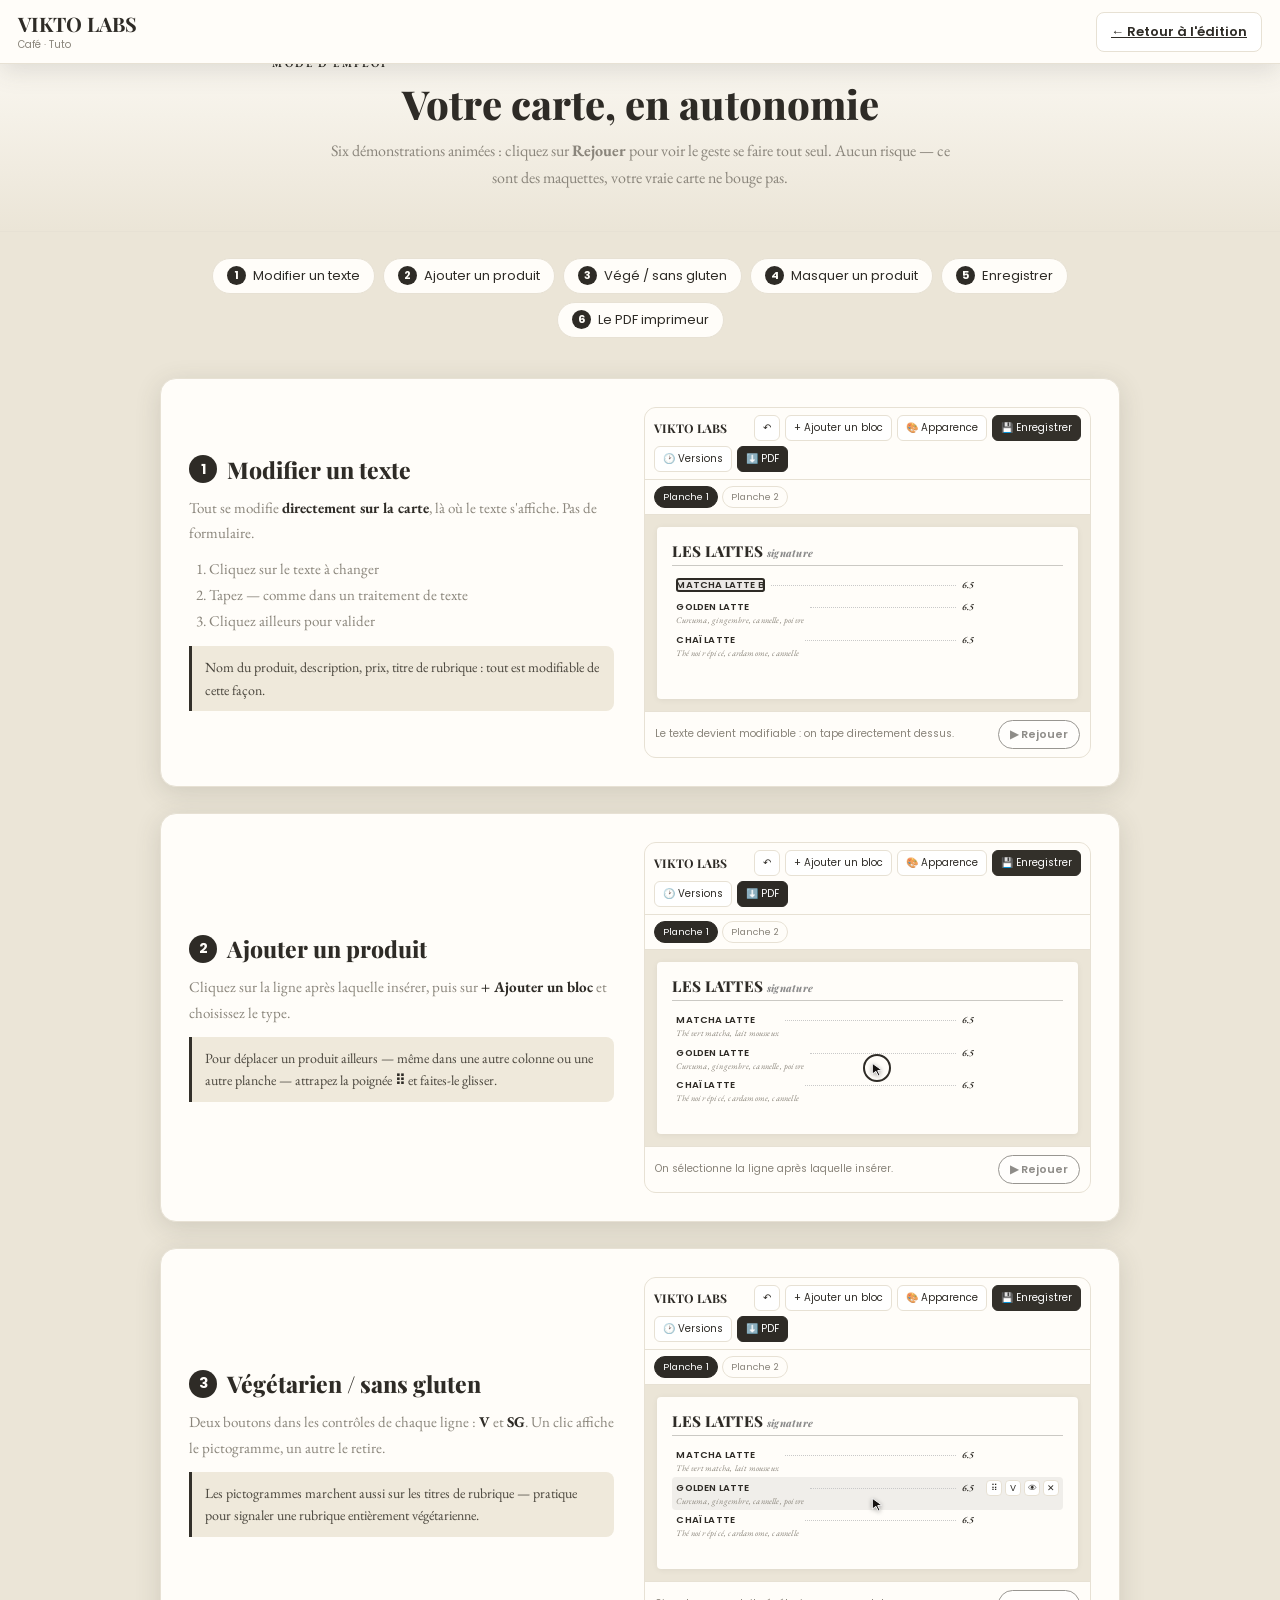
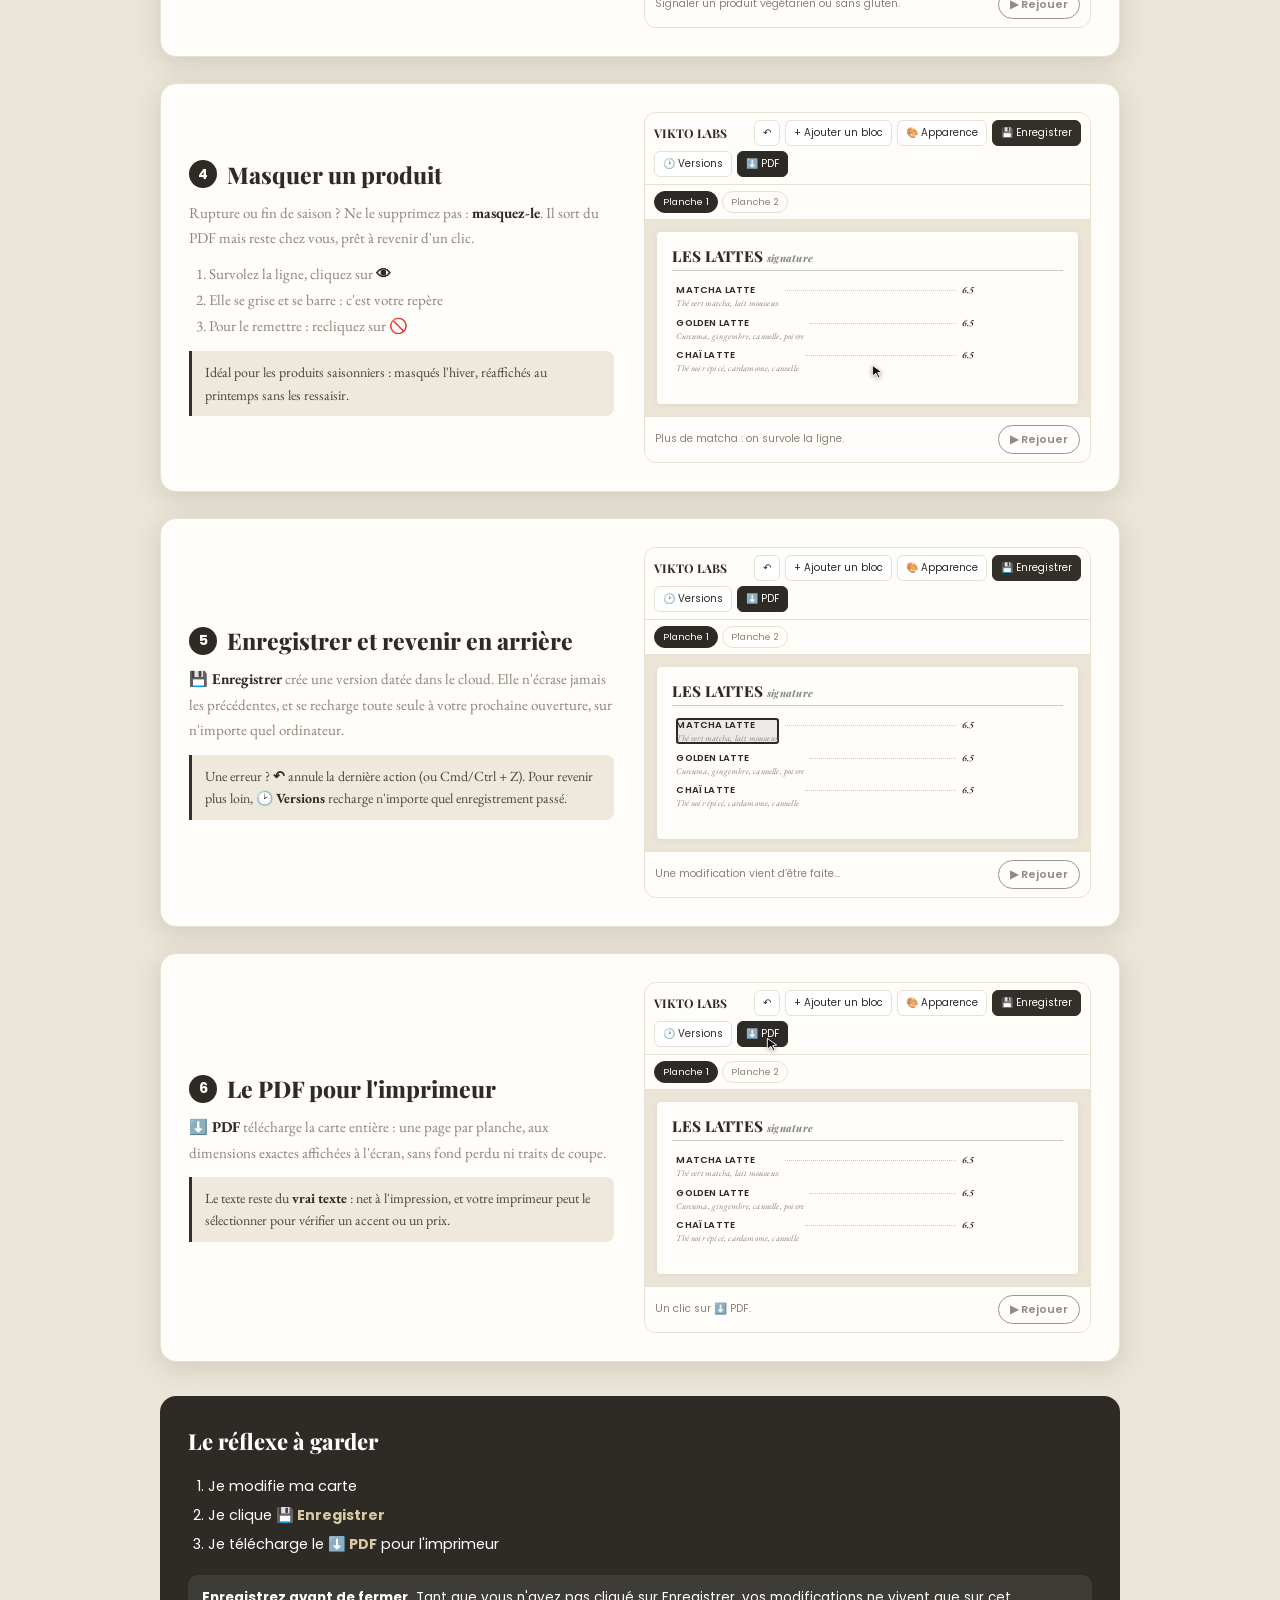
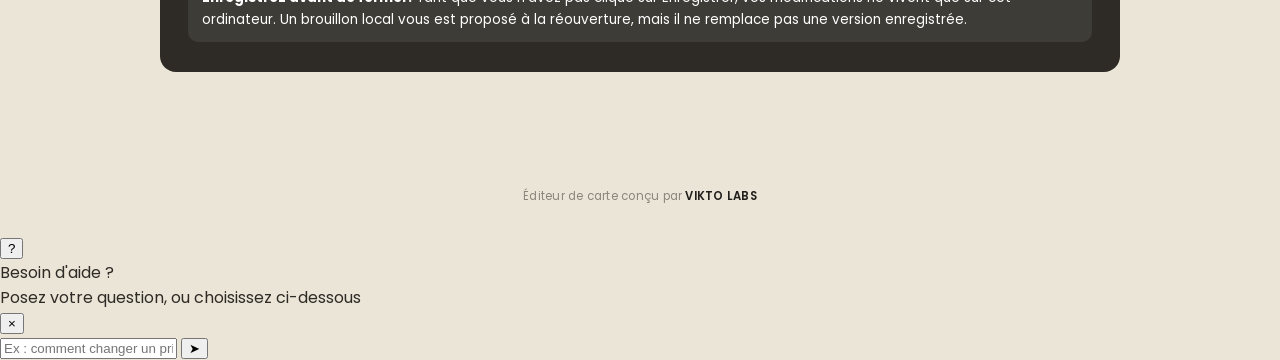
==== tuto.html @ 213d3dc3 "Tuto : le picto vege ne passe plus a la ligne Il etait ajoute a la fin du nom, donc apres la descrip" ====
<!doctype html>
<html lang="fr">
<head>
<meta charset="utf-8">
<meta name="viewport" content="width=device-width, initial-scale=1">
<title>VIKTO LABS CAFÉ — Tuto</title>
<link rel="preconnect" href="https://fonts.googleapis.com">
<link href="https://fonts.googleapis.com/css2?family=Playfair+Display:ital,wght@0,700;0,800;1,600&family=EB+Garamond:ital,wght@0,400;0,500;1,400&family=Poppins:wght@400;500;600;700&display=swap" rel="stylesheet">
<link rel="stylesheet" href="styles.css?v=26">
<link rel="stylesheet" href="tuto.css?v=26">
</head>
<body class="tuto-page">

<div id="toolbar">
  <div class="brand">VIKTO LABS <small>Café · Tuto</small></div>
  <a class="tbtn secondary" href="index.html">← Retour à l'édition</a>
</div>

<header class="tuto-hero">
  <p class="kicker">Mode d'emploi</p>
  <h1>Votre carte, en autonomie</h1>
  <p>Six démonstrations animées : cliquez sur <b>Rejouer</b> pour voir le geste se faire tout seul.
     Aucun risque — ce sont des maquettes, votre vraie carte ne bouge pas.</p>
</header>

<nav class="tuto-toc">
  <a href="#c1"><span class="n">1</span> Modifier un texte</a>
  <a href="#c2"><span class="n">2</span> Ajouter un produit</a>
  <a href="#c3"><span class="n">3</span> Végé / sans gluten</a>
  <a href="#c4"><span class="n">4</span> Masquer un produit</a>
  <a href="#c5"><span class="n">5</span> Enregistrer</a>
  <a href="#c6"><span class="n">6</span> Le PDF imprimeur</a>
</nav>

<main class="tuto-wrap">

  <section class="chap" id="c1">
    <div class="chap-txt">
      <h2><span class="n">1</span> Modifier un texte</h2>
      <p>Tout se modifie <b>directement sur la carte</b>, là où le texte s'affiche. Pas de formulaire.</p>
      <ol>
        <li>Cliquez sur le texte à changer</li>
        <li>Tapez — comme dans un traitement de texte</li>
        <li>Cliquez ailleurs pour valider</li>
      </ol>
      <div class="chap-note">Nom du produit, description, prix, titre de rubrique : tout est modifiable de cette façon.</div>
    </div>
    <div class="demo" data-demo="edit"></div>
  </section>

  <section class="chap" id="c2">
    <div class="chap-txt">
      <h2><span class="n">2</span> Ajouter un produit</h2>
      <p>Cliquez sur la ligne après laquelle insérer, puis sur <b>+ Ajouter un bloc</b> et choisissez le type.</p>
      <div class="chap-note">Pour déplacer un produit ailleurs — même dans une autre colonne ou une autre planche —
        attrapez la poignée <b>⠿</b> et faites-le glisser.</div>
    </div>
    <div class="demo" data-demo="add"></div>
  </section>

  <section class="chap" id="c3">
    <div class="chap-txt">
      <h2><span class="n">3</span> Végétarien / sans gluten</h2>
      <p>Deux boutons dans les contrôles de chaque ligne : <b>V</b> et <b>SG</b>. Un clic affiche le pictogramme, un autre le retire.</p>
      <div class="chap-note">Les pictogrammes marchent aussi sur les titres de rubrique — pratique pour signaler
        une rubrique entièrement végétarienne.</div>
    </div>
    <div class="demo" data-demo="picto"></div>
  </section>

  <section class="chap" id="c4">
    <div class="chap-txt">
      <h2><span class="n">4</span> Masquer un produit</h2>
      <p>Rupture ou fin de saison ? Ne le supprimez pas : <b>masquez-le</b>. Il sort du PDF mais reste chez vous,
         prêt à revenir d'un clic.</p>
      <ol>
        <li>Survolez la ligne, cliquez sur <b>👁</b></li>
        <li>Elle se grise et se barre : c'est votre repère</li>
        <li>Pour le remettre : recliquez sur <b>🚫</b></li>
      </ol>
      <div class="chap-note">Idéal pour les produits saisonniers : masqués l'hiver, réaffichés au printemps sans les ressaisir.</div>
    </div>
    <div class="demo" data-demo="hide"></div>
  </section>

  <section class="chap" id="c5">
    <div class="chap-txt">
      <h2><span class="n">5</span> Enregistrer et revenir en arrière</h2>
      <p><b>💾 Enregistrer</b> crée une version datée dans le cloud. Elle n'écrase jamais les précédentes,
         et se recharge toute seule à votre prochaine ouverture, sur n'importe quel ordinateur.</p>
      <div class="chap-note">Une erreur ? <b>↶</b> annule la dernière action (ou Cmd/Ctrl + Z).
        Pour revenir plus loin, <b>🕑 Versions</b> recharge n'importe quel enregistrement passé.</div>
    </div>
    <div class="demo" data-demo="save"></div>
  </section>

  <section class="chap" id="c6">
    <div class="chap-txt">
      <h2><span class="n">6</span> Le PDF pour l'imprimeur</h2>
      <p><b>⬇️ PDF</b> télécharge la carte entière : une page par planche, aux dimensions exactes
         affichées à l'écran, sans fond perdu ni traits de coupe.</p>
      <div class="chap-note">Le texte reste du <b>vrai texte</b> : net à l'impression, et votre imprimeur peut le
        sélectionner pour vérifier un accent ou un prix.</div>
    </div>
    <div class="demo" data-demo="pdf"></div>
  </section>

  <section class="recap">
    <h2>Le réflexe à garder</h2>
    <ol>
      <li>Je modifie ma carte</li>
      <li>Je clique <b>💾 Enregistrer</b></li>
      <li>Je télécharge le <b>⬇️ PDF</b> pour l'imprimeur</li>
    </ol>
    <div class="rappel">
      <b>Enregistrez avant de fermer.</b> Tant que vous n'avez pas cliqué sur Enregistrer, vos modifications
      ne vivent que sur cet ordinateur. Un brouillon local vous est proposé à la réouverture, mais il ne
      remplace pas une version enregistrée.
    </div>
  </section>

</main>

<footer class="vikto-credit">
  Éditeur de carte conçu par <a href="https://vikto-labs.fr" target="_blank" rel="noopener">VIKTO LABS</a>
</footer>

<script src="tuto.js?v=26"></script>
<script src="aide.js?v=26"></script>
</body>
</html>
---- styles.css ----
:root{
  --ink:#2e2b26;
  --teal:#33302a;         /* charbon (chrome + accents UI) */
  --teal-dark:#201e1a;
  --grey:#8a857b;
  --paper:#fffdf9;
  --line:#e7e1d4;
  --bg:#ebe5d7;
  --danger:#b5503f;
  --peach:#efe9db;
  --shadow:0 6px 26px rgba(70,66,58,.16);
  /* Planche paysage 3 volets — dimensions du dépliant imprimé (1 pt = 1 px, 1325 × 852 pt) */
  --sheet-w:1325px;
  --sheet-h:964px;        /* largeur 1325 = imprimé ; hauteur resserrée vers le format paysage de l'imprimé */
  --sheet-pad:30px;
  --volet-h:904px;        /* --sheet-h - 2*--sheet-pad ; volets ~410px comme l'imprimé */
  /* Apparence personnalisable (modale 🎨) */
  --font-title:'Playfair Display', serif;
  --font-body:'EB Garamond', serif;
  --font-name:'Poppins', sans-serif;   /* noms de plats (façon imprimé) */
  --title-color:#2e2b26;
  --accent:#2e2b26;
  --page-bg:#f5f1e8;
}

*{box-sizing:border-box;}
html,body{margin:0;padding:0;}
body{
  background:var(--bg);
  font-family:'Poppins',sans-serif;
  color:var(--ink);
  padding-top:74px;
  min-height:100vh;
  overflow-x:auto;
}

/* ---------- Toolbar ---------- */
#toolbar{
  position:fixed; top:0; left:0; right:0; height:64px;
  background:var(--paper); border-bottom:1px solid var(--line);
  display:flex; align-items:center; gap:10px;
  padding:0 18px; z-index:200; box-shadow:var(--shadow);
}
#toolbar .brand{
  font-family:'Playfair Display', serif; font-weight:700; font-size:20px;
  margin-right:auto; white-space:nowrap; color:var(--ink);
}
#toolbar .brand small{display:block; font-size:10px; font-weight:400; color:var(--grey); font-family:'Poppins',sans-serif;}
.tbtn{
  display:inline-flex; align-items:center; gap:6px;
  background:var(--ink); color:#fff; border:none; border-radius:8px;
  padding:9px 14px; font-size:13px; font-weight:600; cursor:pointer;
  font-family:'Poppins',sans-serif; white-space:nowrap;
  transition:transform .1s, opacity .15s;
}
.tbtn:hover{opacity:.85;}
.tbtn:active{transform:scale(.97);}
.tbtn.secondary{background:#fff; color:var(--ink); border:1px solid var(--line);}
.tbtn.teal{background:var(--teal);}
.tbtn.teal:hover{background:var(--teal-dark); opacity:1;}
.tbtn:disabled{opacity:.4; cursor:not-allowed;}
#syncStatus{font-size:12px; color:var(--grey); display:flex; align-items:center; gap:6px; max-width:220px;}
#syncStatus.ok{color:var(--teal-dark); font-weight:600;}
#syncStatus.warn{color:#b0782a; font-weight:600;}
.dot{width:8px;height:8px;border-radius:50%;background:#c9a54b;display:inline-block;flex:none;}
#syncStatus.ok .dot{background:var(--teal);}
#syncStatus.warn .dot{background:#e0a33d;}

/* ---------- Canvas / planches ---------- */
#canvasWrap{
  display:flex; flex-direction:column; align-items:center; gap:58px;
  padding:44px 40px 130px; min-width:min-content;
}
.sheet{
  background:var(--page-bg); width:var(--sheet-w); height:var(--sheet-h);
  box-shadow:var(--shadow); position:relative; flex:none;
  padding:var(--sheet-pad);
  display:flex; gap:18px;
  font-family:var(--font-body);
}
.sheet-label{
  position:absolute; top:-26px; left:0; font-size:11px; color:var(--grey);
  letter-spacing:.06em; text-transform:uppercase;
}
.sheet-overflow-warning{
  position:absolute; left:0; right:0; bottom:-30px;
  display:none; align-items:center; justify-content:center; gap:8px;
  color:var(--danger); font-size:12px; font-weight:600;
}
.sheet.overflowing{outline:2px dashed var(--danger);}
.sheet.overflowing .sheet-overflow-warning{display:flex;}

/* ---------- Volet (colonne) ---------- */
.volet{
  flex:1 1 0; min-width:0; height:var(--volet-h);
  display:flex; flex-direction:column; justify-content:flex-start; overflow:visible;
}
/* groupe « section + ses lignes » — espacement CONSTANT entre sections (rythme homogène d'une colonne à l'autre) */
.section-group{display:flex; flex-direction:column; flex:0 0 auto;}
.section-group + .section-group{margin-top:15px;}

/* ---------- Blocks (generic) ---------- */
.block{
  position:relative; margin-bottom:0; border-radius:4px;
  padding:0 3px; transition:background .12s;
}
.block:hover{background:rgba(70,66,58,.06);}
.block.selected{outline:2px dashed var(--teal);}

/* Contrôles en bout de ligne */
.row-controls{
  position:absolute; right:-4px; top:50%;
  transform:translate(100%,-50%);
  display:flex; align-items:center; gap:3px; z-index:6;
}
.rctrl{
  width:22px;height:22px; border-radius:6px; border:1px solid var(--line);
  background:#fff; cursor:pointer; font-size:11px; line-height:1;
  display:flex; align-items:center; justify-content:center;
  box-shadow:0 1px 4px rgba(0,0,0,.08);
  opacity:0; transition:opacity .12s, background .12s;
  color:#444; padding:0;
}
.rctrl:hover{background:#f2f2f2;}
.rctrl.del{color:var(--danger); font-weight:700;}
.rctrl.del:hover{background:#fdeaea;}
.rctrl.grip{cursor:grab; color:#7a7a72; font-size:13px;}
.rctrl.grip:active{cursor:grabbing;}
/* Toggles régime (végé / sans gluten) : picto grisé = off, teinté vert = on */
.rctrl.diet-tgl{width:auto; padding:0 6px; gap:3px; color:#9a9a90; font-size:9px; font-weight:700; letter-spacing:.02em;}
.rctrl.diet-tgl img{height:12px; width:auto; opacity:.3; transition:opacity .12s;}
.rctrl.diet-tgl:hover{background:#f2f2f2;}
.rctrl.diet-tgl.on{border-color:var(--teal); background:#ece5d6; color:var(--teal-dark);}
.rctrl.diet-tgl.on img{opacity:1;}
.block:hover .rctrl{opacity:1;}
.block:hover .rctrl.del{opacity:1;}

/* Glisser-déposer d'un bloc */
.block.dragging{opacity:.35;}
body.dragging-block, body.dragging-block *{cursor:grabbing !important; user-select:none;}
.drop-indicator{
  position:fixed; height:3px; background:var(--teal); border-radius:2px;
  z-index:900; pointer-events:none; box-shadow:0 0 0 1.5px #fff, 0 1px 4px rgba(0,0,0,.2);
}
.drop-indicator::before{content:''; position:absolute; left:-3px; top:-2.5px; width:8px; height:8px; border-radius:50%; background:var(--teal);}

/* Ajout d'un bloc « au curseur » */
body.placing-block, body.placing-block *{cursor:crosshair !important;}
.placing-label{
  position:fixed; z-index:950; pointer-events:none;
  background:var(--teal); color:#fff; border-radius:8px; padding:6px 10px;
  font-family:'Poppins',sans-serif; box-shadow:0 4px 16px rgba(0,0,0,.28);
  display:flex; flex-direction:column; gap:1px; max-width:230px;
}
.placing-label b{font-weight:700; font-size:12px;}
.placing-label span{font-size:10px; opacity:.85;}

[contenteditable="true"]{outline:none; cursor:text; border-radius:3px;}
[contenteditable="true"]:hover{background:rgba(70,66,58,.08);}
[contenteditable="true"]:focus{background:rgba(70,66,58,.13); box-shadow:0 0 0 2px var(--teal) inset;}

/* ---------- Section title ---------- */
.blk-section h2{
  font-family:var(--font-title); font-weight:700; font-size:16px; color:var(--title-color);
  margin:10px 0 7px; line-height:1.0; text-transform:uppercase; letter-spacing:.04em;
  display:flex; align-items:baseline; gap:4px;
}
.blk-section.big h2{font-size:19.5px; letter-spacing:.03em; border-bottom:1px solid rgba(70,66,58,.28); padding-bottom:5px;}
.blk-section:first-child h2{margin-top:0;}
.blk-section h2 .en{font-family:var(--font-body); font-style:italic; font-weight:400; text-transform:none; color:var(--grey); font-size:9.5px; letter-spacing:0;}
.blk-section h2 .en.unit{font-style:normal; letter-spacing:.02em; font-size:8px; margin-left:-1px;}
.blk-section h2 .sec-price{margin-left:auto; font-family:var(--font-body); font-style:italic; font-weight:400; text-transform:none; font-size:9.5px; color:var(--ink); letter-spacing:0;}
.blk-section:first-child h2{margin-top:0;}

/* ---------- Item row ---------- */
.blk-item{display:flex; align-items:flex-start; gap:6px; padding:0 3px; margin-bottom:9px; line-height:1.05;}
.blk-item.inline, .blk-item.wine{margin-bottom:1.5px;}
.blk-item.inline{align-items:baseline;}
.blk-item .txt{flex:1 1 auto; min-width:0;}
.blk-item .fr{font-family:var(--font-name); font-size:11px; font-weight:600; color:var(--title-color); letter-spacing:.09em; line-height:1.2;}
.blk-item .en{font-size:10.5px; font-style:normal; color:#4c4c44; margin-top:3px; line-height:1.3; max-width:320px;}
.blk-item .en:empty{display:none;}
/* Item « inline » : qualificatif court sur la même ligne que le nom (ex. « 33 cl ») */
.blk-item.inline .fr{display:inline;}
.blk-item.inline .en{display:inline; margin-left:5px;}
.blk-item .price{flex:none; font-size:9.5px; font-style:italic; font-weight:500; color:var(--ink); white-space:nowrap; text-align:right; margin-left:8px; line-height:1.1;}
/* Meneur de pointillés (désactivé par défaut — l'imprimé n'en a pas) */
.blk-item .leader{flex:1 1 auto; align-self:flex-start; height:12px; border-bottom:1.4px dotted #cfc9bb; margin:0 2px;}
body.leaders-off .blk-item .leader{display:none;}

/* Items « half » (cocktails, shots) répartis en 2 sous-colonnes, façon dépliant */
.item-grid{column-count:2; column-gap:18px; margin:2px 0 3px;}
.item-grid .blk-item{break-inside:avoid; margin-bottom:5px;}
.item-grid .blk-item .leader{display:none;}
/* prix vides (cocktails/shots) invisibles ; prix non vides (petits plus) visibles */
.item-grid .blk-item .price{flex:1 1 auto; text-align:right;}
/* libellés compacts : tenir chaque item sur une seule ligne (petits plus, cocktails) */
.item-grid .blk-item .fr{font-size:8.5px; letter-spacing:0;}
/* descriptions compactes dans la grille (cocktails/shots/petits plus) : rester sous le nom */
.item-grid .blk-item .en{font-size:8.5px; line-height:1.15; max-width:none;}

/* Pictos régime (sans gluten / végétarien) */
.diet{height:13px; width:auto; vertical-align:-1px; margin-left:5px;}
.blk-section h2 .diet{height:13px; vertical-align:-1px;}
.diet-legend{display:inline-flex; align-items:center; gap:2px; margin-left:6px; white-space:nowrap;}
.diet-legend .diet{margin-left:1px;}

/* Colonnes de prix (vins / champagnes) — valeurs centrées + filets verticaux, façon imprimé */
.pcols{flex:none; display:flex; align-self:flex-start;}
.pcell{width:34px; text-align:center; font-style:italic; font-size:9.5px; color:var(--ink);}
.blk-item.wine .pcols .pcell + .pcell{border-left:1px solid rgba(70,66,58,.16);}
/* nom de vin : serif régulier (pas gras sans) comme l'imprimé */
.blk-item.wine .fr{display:inline; font-family:var(--font-body); font-weight:400; color:var(--ink); text-transform:none; letter-spacing:0; font-size:9.5px;}
/* lignes de vins : interligne serré, prix et nom sur la même baseline (façon imprimé) */
/* réduire la strut : sans font-size, .txt hérite 16px du body → interligne géant */
.blk-item.wine .txt{font-size:9.5px;}
.blk-item.wine{align-items:baseline; margin:1px 0; line-height:1.2;}
.blk-item.wine .fr{line-height:1.2;}
.blk-item.wine .pcell{line-height:1.2;}
/* annotation (demi sec / local) : minuscule exposant compact non sécable, sans hauteur ajoutée */
.blk-item.wine .en{display:inline; font-size:0.55em; vertical-align:super; line-height:0; white-space:nowrap; font-style:italic; margin-left:3px; margin-top:0; color:var(--grey);}
.blk-pricehead{display:flex; align-items:flex-end; margin:2px 0 1px;}
.blk-pricehead .ph-spacer{flex:1 1 auto;}
.pcell.head{width:34px; font-style:normal; font-size:7px; line-height:1.15; color:var(--grey);
  text-transform:none; letter-spacing:.01em; white-space:pre-line; text-align:center;}

/* Éléments décoratifs (déplaçables) */
.blk-deco{position:absolute; cursor:move; z-index:4; line-height:0; padding:0; margin:0;}
.blk-deco:hover{background:transparent; outline:1px dashed rgba(70,66,58,.35);}
.blk-deco.selected{outline:1.5px dashed var(--teal);}
.deco-img{width:100%; height:auto; display:block; pointer-events:none; user-select:none;}
.deco-controls{position:absolute; top:-11px; right:-6px; display:flex; gap:3px; opacity:0; transition:opacity .12s;}
.blk-deco:hover .deco-controls, .blk-deco.selected .deco-controls{opacity:1;}
.deco-resize{position:absolute; right:-6px; bottom:-6px; width:12px; height:12px; border-radius:50%;
  background:var(--teal); border:2px solid #fff; cursor:nwse-resize; opacity:0; transition:opacity .12s;}
.blk-deco:hover .deco-resize, .blk-deco.selected .deco-resize{opacity:1;}

/* ---------- Formule ---------- */
.blk-formule{color:var(--accent); font-weight:500; font-size:10px; line-height:1.2; font-style:italic;}
.blk-formule.heading{font-family:var(--font-name); font-style:normal; font-weight:700; letter-spacing:.06em; text-transform:uppercase; font-size:10px; color:var(--title-color); margin-top:3px;}

/* ---------- Note ---------- */
.blk-note{font-size:9px; font-style:italic; color:var(--grey); line-height:1.2; margin:1px 0;}
/* sous-titre de tête de section (PIADINAS / BUNS) : gras, vert foncé, romain */
.blk-note.strong{font-style:normal; font-weight:700; color:var(--title-color); font-size:9.5px; margin:1px 0 2px;}
/* légende AOP/IGP & paiements : bloc étroit centré (3 lignes) comme l'imprimé */
.blk-note.center{text-align:center; font-size:7.2px; margin-top:6px; color:#6a6a62; max-width:330px; margin-left:auto; margin-right:auto;}

/* ---------- Divider ---------- */
.blk-divider{height:1px; background:var(--line); margin:8px 0;}

/* ---------- Marqueurs colonne / planche ---------- */
.blk-colbreak, .blk-pagebreak{
  display:flex; align-items:center; gap:8px; color:var(--accent);
  font-family:'Poppins',sans-serif; font-size:9px; text-transform:uppercase; letter-spacing:.12em;
  margin:6px 0 2px; opacity:.6;
}
.blk-colbreak::before,.blk-colbreak::after,
.blk-pagebreak::before,.blk-pagebreak::after{content:''; flex:1; height:1px; background:var(--teal); opacity:.35;}
.blk-pagebreak{margin-top:auto;}

/* ---------- Couverture typographique (volet 3, planche 1) — sans cadre ---------- */
.blk-panel{ height:100%; display:flex; padding:0; margin:0; }
.blk-panel:hover{background:transparent;}
.panel-type{
  flex:1 1 auto; height:100%; display:flex; flex-direction:column;
  align-items:center; justify-content:space-between; text-align:center;
  padding:11% 8%;
}
.panel-kicker, .panel-foot{
  font-family:'Poppins',sans-serif; font-weight:600; font-size:11.5px;
  letter-spacing:.3em; text-transform:uppercase; color:var(--title-color); opacity:.75;
}
.panel-mid{display:flex; flex-direction:column; align-items:center; gap:16px;}
.panel-name{
  font-family:var(--font-title); font-weight:700; font-size:60px; line-height:1.02;
  letter-spacing:.005em; color:var(--title-color);
}
.panel-rule{width:56px; height:1.5px; background:var(--accent); opacity:.85;}
.panel-caption{
  font-family:var(--font-body); font-style:italic; font-weight:400;
  font-size:19px; color:var(--title-color); line-height:1.4; max-width:84%;
}
.panel-caption em{font-style:italic;}

/* ---------- Brunch — bloc typographique sans cadre ---------- */
.blk-brunch{ width:100%; margin:0 0 10px; padding:0; text-align:center; }
.volet:has(.blk-brunch){justify-content:flex-start;}
.blk-brunch:hover{background:transparent;}
.brunch-inner{
  display:flex; flex-direction:column; align-items:center; text-align:center;
  color:var(--title-color); padding:4px 5% 2px;
}
.brunch-title{font-family:var(--font-title); font-weight:800; font-size:54px; line-height:.92; letter-spacing:.01em;}
.brunch-sub{font-family:var(--font-body); font-style:italic; font-size:15px; margin-top:8px; color:var(--title-color);}
.brunch-offer{font-family:var(--font-title); font-weight:700; font-size:15px; letter-spacing:.04em; margin-top:14px; text-transform:uppercase;}
.brunch-offer i{font-weight:400; font-style:italic; color:var(--accent);}
.brunch-sep{color:var(--accent); font-size:12px; margin:10px 0; opacity:.7;}
.brunch-h{font-family:var(--font-name); font-weight:700; font-size:11.5px; letter-spacing:.06em; text-transform:uppercase; color:var(--title-color);}
.brunch-b{font-family:var(--font-body); font-size:11px; font-style:normal; color:var(--ink); line-height:1.3; margin-top:3px;}

/* ---------- Menu Enfant — bloc typographique sans cadre ---------- */
.blk-enfant{ width:100%; margin:16px 0 6px; padding:12px 0 0; text-align:center; border-top:1px solid rgba(70,66,58,.22); }
.blk-enfant:hover{background:transparent;}
.enfant-inner{
  display:flex; flex-direction:column; align-items:center; text-align:center;
  color:var(--title-color); padding:0 5%;
}
.enfant-title{font-family:var(--font-title); font-weight:800; font-size:30px; line-height:.95;}
.enfant-offer{font-family:var(--font-name); font-weight:700; font-size:11px; letter-spacing:.08em; text-transform:uppercase; margin-top:8px;}
.enfant-offer i{font-family:var(--font-title); font-weight:400; font-style:italic; color:var(--accent);}
.enfant-b{font-family:var(--font-body); font-size:11px; font-style:normal; color:var(--ink); line-height:1.35; margin-top:6px;}

/* ---------- Empty hint ---------- */
.page-empty-hint{color:var(--grey); font-size:13px; text-align:center; padding:40px 0; border:1px dashed var(--line); border-radius:8px;}

/* ---------- Insert-here bar ---------- */
.insert-bar{height:0; margin:0; display:flex; align-items:center; justify-content:center; opacity:0; transition:opacity .12s; position:relative; z-index:5; overflow:visible;}
.insert-bar:hover{opacity:1;}
.insert-bar button{
  font-size:10px; background:var(--teal); color:#fff; border:none; border-radius:20px;
  padding:1px 9px; cursor:pointer; font-family:'Poppins',sans-serif;
}

/* ---------- Reprise de brouillon ---------- */
#draftBanner{
  display:none; position:fixed; top:64px; left:0; right:0; z-index:190;
  background:#fff7e8; border-bottom:1px solid #eeddb8; color:#7a5b1e;
  padding:10px 18px; font-size:13px; text-align:center;
}
#draftBanner.show{display:block;}
#draftBanner button{margin-left:10px; font-size:12px; padding:4px 12px; border-radius:6px; border:1px solid #d8c08a; background:#fff; cursor:pointer; font-weight:600;}
#draftBanner button.primary{background:#7a5b1e; border-color:#7a5b1e; color:#fff;}

/* ---------- Modals ---------- */
.modal-backdrop{
  position:fixed; inset:0; background:rgba(20,20,20,.45); display:none;
  align-items:center; justify-content:center; z-index:500;
}
.modal-backdrop.open{display:flex;}
.modal{
  background:#fff; border-radius:14px; width:min(580px,92vw); max-height:82vh; overflow:auto;
  padding:26px 26px 22px; box-shadow:0 20px 60px rgba(0,0,0,.3);
  position:relative;
}
.modal h3{margin:0 0 4px; font-family:'Playfair Display',serif; font-size:22px;}
.modal p.sub{margin:0 0 18px; color:var(--grey); font-size:13px;}
.modal-close{position:absolute; top:16px; right:20px; cursor:pointer; font-size:20px; color:var(--grey); background:none; border:none;}

.block-grid{display:grid; grid-template-columns:repeat(2,1fr); gap:10px;}
.block-opt{
  border:1px solid var(--line); border-radius:10px; padding:14px 12px; cursor:pointer;
  text-align:left; background:#fafafa; transition:border-color .12s, background .12s;
  font-family:'Poppins',sans-serif;
}
.block-opt:hover{border-color:var(--teal); background:#efe9dc;}
.block-opt .ttl{font-weight:700; font-size:13.5px; margin-bottom:3px;}
.block-opt .desc{font-size:11.5px; color:var(--grey);}

.field{margin-bottom:14px;}
.field label{display:block; font-size:12px; font-weight:600; margin-bottom:5px; color:#333;}
.field input{
  width:100%; padding:9px 11px; border:1px solid var(--line); border-radius:8px; font-size:13px;
  font-family:'Poppins',sans-serif;
}
.field input:focus{outline:none; border-color:var(--teal);}
.field .hint{font-size:11px; color:var(--grey); margin-top:4px; line-height:1.5;}
.modal-actions{display:flex; gap:8px; justify-content:flex-end; margin-top:18px;}
.steps{font-size:12.5px; color:#333; line-height:1.7; padding-left:18px; margin:0 0 14px;}
.steps a{color:var(--teal-dark);}

/* ---------- Modale Apparence ---------- */
.appearance-grid{display:grid; grid-template-columns:1fr 1fr; gap:14px 18px;}
.appearance-grid .field{margin-bottom:0;}
.field select{
  width:100%; padding:9px 11px; border:1px solid var(--line); border-radius:8px; font-size:13px;
  font-family:'Poppins',sans-serif; background:#fff;
}
.field select:focus{outline:none; border-color:var(--teal);}
.field input[type="color"]{
  width:100%; height:38px; padding:3px; border:1px solid var(--line); border-radius:8px; background:#fff; cursor:pointer;
}
.field.checkbox{display:flex; align-items:center; gap:8px;}
.field.checkbox label{margin:0;}
.field.checkbox input{width:auto;}

/* ---------- Lien magique ---------- */
#magicLinkBox{
  margin-top:16px; padding:14px; border:1px dashed var(--teal); border-radius:10px; background:#efe9dc;
}
#magicLinkBox .ttl{font-weight:700; font-size:13px; margin-bottom:4px; color:var(--teal-dark);}
#magicLinkBox p{margin:0 0 10px; font-size:12px; color:#333; line-height:1.5;}
#magicLinkText{display:none; width:100%; margin-top:8px; padding:8px; font-size:11px; border:1px solid var(--line); border-radius:6px;}

.version-list{display:flex; flex-direction:column; gap:8px; margin-top:6px;}
.version-row{
  display:flex; align-items:center; justify-content:space-between; gap:10px;
  border:1px solid var(--line); border-radius:9px; padding:10px 12px; font-size:13px;
}
.version-row .vname{font-weight:600;}
.version-row .vmeta{font-size:11px; color:var(--grey);}
.version-row .tag{font-size:10px; background:var(--teal); color:#fff; border-radius:10px; padding:1px 8px; margin-left:6px; vertical-align:middle;}
.version-row .vactions{display:flex; gap:6px;}
.version-row button{
  font-size:11.5px; border:1px solid var(--line); background:#fff; border-radius:6px; padding:5px 9px; cursor:pointer;
  font-family:'Poppins',sans-serif;
}
.version-row button.load{border-color:var(--teal); color:var(--teal-dark); font-weight:600;}
.version-row button.load:hover{background:var(--teal); color:#fff;}
.version-row button.delete{color:var(--danger);}
.version-row button.delete:hover{background:#fdeaea; border-color:var(--danger);}
.version-row button:disabled{opacity:.4; cursor:not-allowed;}
.empty-state{color:var(--grey); font-size:13px; text-align:center; padding:24px 0;}

/* ---------- Toast ---------- */
#toast{
  position:fixed; bottom:24px; left:50%; transform:translateX(-50%) translateY(20px);
  background:var(--ink); color:#fff; padding:11px 20px; border-radius:30px; font-size:13px;
  opacity:0; pointer-events:none; transition:opacity .2s, transform .2s; z-index:600;
  display:flex; align-items:center; gap:12px;
}
#toast.show{opacity:1; pointer-events:auto; transform:translateX(-50%) translateY(0);}
#toast button{
  background:#fff; color:var(--ink); border:none; border-radius:16px; padding:4px 12px;
  font-size:12px; font-weight:700; cursor:pointer; font-family:'Poppins',sans-serif;
}

/* ---------- Export (html2canvas) : masquer l'UI d'édition ---------- */
body.exporting .row-controls,
body.exporting .insert-bar,
body.exporting .sheet-label,
body.exporting .blk-colbreak,
body.exporting .blk-pagebreak,
body.exporting .page-empty-hint,
body.exporting .deco-controls,
body.exporting .deco-resize,
body.exporting .sheet-overflow-warning{display:none !important;}
body.exporting .block{background:transparent !important;}
body.exporting .block.selected{outline:none !important;}
body.exporting .blk-deco{outline:none !important;}
body.exporting .sheet.overflowing{outline:none !important;}

/* ---------- Planche 2 : répartition & grille « petits plus » (fidélité imprimé) ---------- */
/* volets de la planche 2 : marge haute ET basse (space-evenly) au lieu d'un ancrage tout en haut */
#canvasWrap > .sheet:nth-of-type(2) .volet{justify-content:flex-start;}
/* grille « petits plus » : filet vertical entre les 2 sous-colonnes + libellés compacts sur une ligne */
#canvasWrap > .sheet:nth-of-type(2) .item-grid{column-rule:1px solid rgba(70,66,58,.16);}
#canvasWrap > .sheet:nth-of-type(2) .item-grid .blk-item .fr{font-size:7.5px;}

/* ---------- Vue étroite : volets empilés ---------- */
/* ============================ MOBILE / ÉCRAN ÉTROIT ============================ */
@media (max-width:900px){
  body{overflow-x:hidden; padding-top:0;}
  /* barre d'outils : ne plus la figer, la laisser passer à la ligne */
  #toolbar{position:static; height:auto; flex-wrap:wrap; gap:7px; padding:10px 12px; box-shadow:none; border-bottom:1px solid var(--line);}
  #toolbar .brand{font-size:17px; width:100%; margin:0 0 2px;}
  .tbtn{padding:8px 11px; font-size:12.5px;}
  #syncStatus{order:9; font-size:11px; max-width:100%;}

  /* planches empilées, pleine largeur, centrées */
  #canvasWrap{align-items:stretch; min-width:0; padding:18px 12px 80px; gap:36px;}
  .sheet{width:auto; max-width:560px; margin:0 auto; height:auto;
    flex-direction:column; gap:26px; padding:26px 20px;}
  .sheet-label{position:static; margin-bottom:4px;}
  .sheet-band{display:none;}
  .sheet-overflow-warning{display:none !important;}
  .sheet.overflowing{outline:none;}
  .volet{width:auto; height:auto; flex:0 0 auto; display:block; justify-content:flex-start;}
  .section-group{margin:0 0 16px;}
  .section-group + .section-group{margin-top:16px;}
  /* contrôles d'édition : masqués par défaut, révélés en touchant le bloc */
  .row-controls{position:static; transform:none; justify-content:flex-end; margin-top:6px; gap:8px; flex-wrap:wrap; display:none;}
  .block.selected .row-controls{display:flex;}
  .block.selected{outline:2px dashed var(--teal); outline-offset:2px;}
  .rctrl{opacity:1; width:30px; height:30px; font-size:13px;}
  .rctrl.diet-tgl{width:auto; padding:0 9px; font-size:11px;}
  .rctrl.diet-tgl img{height:15px;}

  /* lisibilité : polices agrandies pour l'écran */
  .blk-section h2{font-size:17px; margin:16px 0 9px;}
  .blk-section.big h2{font-size:19px;}
  .blk-item{margin-bottom:11px;}
  .blk-item .fr{font-size:13.5px;}
  .blk-item .en{font-size:12.5px; max-width:none; margin-top:3px;}
  .blk-item .price{font-size:12.5px; margin-left:10px;}
  .blk-section h2 .en{font-size:11px;}
  .blk-section h2 .sec-price{font-size:12px;}
  .blk-formule{font-size:12.5px;}
  .blk-formule.heading{font-size:12px;}
  .blk-note{font-size:11.5px;}
  .diet{height:15px;}

  /* grilles 2 sous-colonnes → 1 colonne + police lisible sur mobile */
  .item-grid{column-count:1;}
  .item-grid .blk-item .fr{font-size:13.5px; letter-spacing:.06em;}
  .item-grid .blk-item .en{font-size:12px;}
  #canvasWrap > .sheet:nth-of-type(2) .item-grid .blk-item .fr{font-size:13.5px;}
  #canvasWrap > .sheet:nth-of-type(2) .volet{justify-content:flex-start;}

  /* blocs spéciaux : pleine largeur */
  .blk-panel{padding:8px 0;}
  .panel-wrap{width:100%;}
  .panel-name{font-size:46px;}
  .blk-brunch, .blk-enfant{margin:6px 0;}
}

/* Signature du studio */
.vikto-credit{
  text-align:center; font-size:11.5px; color:var(--grey);
  padding:26px 16px 30px; letter-spacing:.02em;
}
.vikto-credit a{color:var(--teal-dark); text-decoration:none; font-weight:600;}
.vikto-credit a:hover{text-decoration:underline;}

/* ---------- Masquage temporaire (produit épuisé) ----------
   Le bloc reste dans la carte du restaurateur, grisé et barré, mais
   disparaît du PDF téléchargé. */
.block.is-hidden{opacity:.42;}
.block.is-hidden .nm, .block.is-hidden .price, .block.is-hidden h2,
.block.is-hidden .txt, .block.is-hidden > div[contenteditable]{
  text-decoration:line-through; text-decoration-color:rgba(0,0,0,.35);
}
.block.is-hidden::after{
  content:'Masqué'; position:absolute; left:4px; top:-9px; z-index:3;
  background:#7a5b1e; color:#fff; font-size:9px; font-weight:600;
  letter-spacing:.04em; padding:1px 7px; border-radius:10px; white-space:nowrap;
  text-decoration:none; opacity:1; pointer-events:none;
}
.rctrl.is-off{color:#b0782a; opacity:1 !important;}
/* à l'export : le bloc masqué disparaît complètement */
body.exporting .block.is-hidden{display:none !important;}
---- tuto.css ----
/* Tuto / démo animée — reprend la DA de l'éditeur (Playfair + Poppins,
   crème, teal) avec des maquettes miniatures rejouables. */

.tuto-page{background:var(--bg); padding-top:0;}

/* ---------- Hero ---------- */
.tuto-hero{
  background:linear-gradient(180deg,var(--paper) 0%,var(--bg) 100%);
  border-bottom:1px solid var(--line);
  padding:54px 20px 40px; text-align:center;
}
.tuto-hero .kicker{
  font-size:11px; letter-spacing:.22em; text-transform:uppercase;
  color:var(--teal-dark); font-weight:600; margin:0 0 10px;
}
.tuto-hero h1{
  font-family:'Playfair Display',serif; font-size:40px; font-weight:800;
  margin:0 0 12px; color:var(--ink); line-height:1.1;
}
.tuto-hero p{max-width:620px; margin:0 auto; color:var(--grey); font-size:16px; line-height:1.65; font-family:var(--font-body);}

/* ---------- Sommaire ---------- */
.tuto-toc{
  max-width:1000px; margin:26px auto 0; padding:0 20px;
  display:flex; flex-wrap:wrap; gap:8px; justify-content:center;
}
.tuto-toc a{
  display:inline-flex; align-items:center; gap:7px;
  background:var(--paper); border:1px solid var(--line); border-radius:999px;
  padding:7px 14px; font-size:13px; color:var(--ink); text-decoration:none;
  transition:border-color .15s, transform .15s;
}
.tuto-toc a:hover{border-color:var(--teal); transform:translateY(-1px);}
.tuto-toc a .n{
  width:19px; height:19px; border-radius:50%; background:var(--ink); color:var(--paper);
  font-size:11px; font-weight:700; display:grid; place-items:center; flex:none;
}

/* ---------- Chapitres ---------- */
.tuto-wrap{max-width:1000px; margin:0 auto; padding:40px 20px 90px;}
.chap{
  background:var(--paper); border:1px solid var(--line); border-radius:16px;
  box-shadow:var(--shadow); padding:28px; margin-bottom:26px;
  display:grid; grid-template-columns:minmax(0,1fr) minmax(0,1.05fr); gap:30px; align-items:center;
  scroll-margin-top:80px;
}
.chap-txt h2{
  font-family:'Playfair Display',serif; font-size:23px; font-weight:800;
  margin:0 0 10px; color:var(--ink); display:flex; align-items:center; gap:10px;
}
.chap-txt h2 .n{
  width:28px; height:28px; border-radius:50%; background:var(--ink); color:var(--paper);
  font-size:14px; font-weight:700; display:grid; place-items:center; flex:none;
  font-family:'Poppins',sans-serif;
}
.chap-txt p{color:var(--grey); font-size:15px; line-height:1.7; margin:0 0 10px; font-family:var(--font-body);}
.chap-txt ol{margin:0 0 10px; padding-left:20px; color:var(--grey); font-size:15px; line-height:1.75; font-family:var(--font-body);}
.chap-txt b{color:var(--ink);}
.chap-note{
  background:var(--peach); border-left:3px solid var(--teal); border-radius:0 8px 8px 0;
  padding:10px 13px; font-size:14px; color:#4a463d; line-height:1.6; margin-top:12px; font-family:var(--font-body);
}
.chap-note.warn{background:#f7ece0; border-left-color:#b5813f; color:#7a5b1e;}

/* ---------- Maquette animée ---------- */
.demo{
  position:relative; background:var(--bg); border:1px solid var(--line);
  border-radius:12px; overflow:hidden; user-select:none;
}
.demo-bar{
  display:flex; align-items:center; gap:5px; padding:7px 9px;
  background:var(--paper); border-bottom:1px solid var(--line); flex-wrap:wrap;
}
.demo-brand{
  font-family:'Playfair Display',serif; font-weight:700; font-size:12px;
  margin-right:auto; color:var(--ink);
}
.dbtn{
  font-size:10px; padding:4px 8px; border-radius:6px; border:1px solid var(--line);
  background:#fff; color:var(--ink); white-space:nowrap; transition:all .2s;
}
.dbtn.teal{background:var(--teal); border-color:var(--teal); color:#fff;}
.dbtn.dark{background:var(--ink); border-color:var(--ink); color:#fff;}
.dbtn.flash{box-shadow:0 0 0 4px rgba(70,66,58,.22); transform:scale(.96);}

.demo-tabs{display:flex; gap:4px; padding:6px 9px; background:var(--paper); border-bottom:1px solid var(--line);}
.demo-tabs span{
  font-size:9.5px; padding:3px 8px; border-radius:999px; border:1px solid var(--line); color:var(--grey);
}
.demo-tabs span.on{background:var(--ink); color:#fff; border-color:var(--ink);}

.demo-page{
  background:var(--paper); margin:12px; border-radius:4px; padding:14px 15px;
  box-shadow:0 1px 6px rgba(0,0,0,.06); min-height:172px;
}
.demo-h{
  font-family:var(--font-title),serif; font-size:15px; font-weight:800;
  color:var(--ink); margin:0 0 9px; letter-spacing:.02em;
  border-bottom:1px solid rgba(70,66,58,.28); padding-bottom:4px;
}
.drow{
  display:flex; align-items:baseline; gap:6px; padding:3px 4px; border-radius:4px;
  transition:background .25s, opacity .3s;
}
.drow .nm{font-size:9.5px; font-weight:600; color:var(--ink); white-space:nowrap; font-family:var(--font-name),sans-serif; letter-spacing:.02em;}
.drow .dots{flex:1; border-bottom:1px dotted #c9c9c9; transform:translateY(-2px);}
.drow .pr{font-size:9.5px; font-weight:600; color:var(--ink); font-family:var(--font-body),serif; font-style:italic;}
.drow .en{display:block; font-size:8.5px; font-style:italic; color:var(--grey); font-weight:400; font-family:var(--font-body);}
.drow.hl{background:rgba(70,66,58,.08);}
.drow.editing .nm{box-shadow:0 0 0 2px var(--ink) inset; background:rgba(70,66,58,.10); border-radius:3px;}
.drow.masked{opacity:.4;}
.drow.masked .nm, .drow.masked .pr{text-decoration:line-through;}
.drow.gone{opacity:0; height:0; padding:0; overflow:hidden;}
.dbadge{
  font-size:7.5px; background:#7a5b1e; color:#fff; border-radius:8px;
  padding:1px 5px; margin-left:5px; white-space:nowrap;
}
.drow-ctrl{
  margin-left:6px; display:flex; gap:3px; opacity:0; transition:opacity .25s;
}
.drow-ctrl span{
  font-size:9px; width:16px; height:16px; border-radius:4px; border:1px solid var(--line);
  background:#fff; display:grid; place-items:center;
}
.drow.hl .drow-ctrl{opacity:1;}
.drow-ctrl span.flash{box-shadow:0 0 0 3px rgba(70,66,58,.26); transform:scale(.9);}

/* curseur simulé */
.cursor{
  position:absolute; width:16px; height:16px; z-index:6; pointer-events:none;
  transition:left .55s cubic-bezier(.4,0,.2,1), top .55s cubic-bezier(.4,0,.2,1), opacity .3s;
  opacity:0; left:0; top:0;
}
.cursor svg{filter:drop-shadow(0 1px 2px rgba(0,0,0,.35));}
.cursor.click::after{
  content:''; position:absolute; inset:-6px; border-radius:50%;
  border:2px solid var(--ink); animation:ping .5s ease-out;
}
@keyframes ping{from{transform:scale(.4);opacity:1;} to{transform:scale(1.5);opacity:0;}}

/* toast simulé */
.dtoast{
  position:absolute; left:50%; bottom:12px; transform:translateX(-50%) translateY(8px);
  background:var(--ink); color:#fff; font-size:10px; padding:6px 12px; border-radius:8px;
  opacity:0; transition:opacity .3s, transform .3s; z-index:7; white-space:nowrap; max-width:90%;
}
.dtoast.show{opacity:1; transform:translateX(-50%) translateY(0);}

/* écran superposé (modale simulée) */
.dsheet{
  position:absolute; inset:0; background:rgba(20,17,16,.45); z-index:5;
  display:grid; place-items:center; opacity:0; pointer-events:none; transition:opacity .3s;
}
.dsheet.show{opacity:1;}
.dsheet-box{
  background:#fff; border-radius:10px; padding:14px 16px; width:min(78%,260px);
  box-shadow:0 14px 40px rgba(0,0,0,.3);
}
.dsheet-box h4{font-family:'Playfair Display',serif; font-size:13px; margin:0 0 8px; color:var(--ink);}
.dsheet-box .line{
  display:flex; align-items:center; gap:6px; font-size:9.5px; color:var(--grey);
  padding:4px 0; border-bottom:1px solid var(--line);
}
.dsheet-box .line:last-child{border-bottom:none;}
.dsheet-box .chk{
  width:12px; height:12px; border-radius:3px; border:1.5px solid var(--teal);
  display:grid; place-items:center; color:#fff; font-size:8px; flex:none;
}
.dsheet-box .chk.on{background:var(--teal);}

/* barre de commande */
.demo-foot{
  display:flex; align-items:center; gap:8px; padding:8px 10px;
  border-top:1px solid var(--line); background:var(--paper);
}
.demo-foot .step{font-size:10.5px; color:var(--grey); flex:1; line-height:1.4;}
.replay{
  font-size:11px; padding:5px 11px; border-radius:999px; border:1px solid var(--teal);
  background:#fff; color:var(--teal-dark); cursor:pointer; font-weight:600; white-space:nowrap;
  font-family:'Poppins',sans-serif;
}
.replay:hover{background:var(--teal); color:#fff;}
.replay:disabled{opacity:.5; cursor:default;}

/* ---------- Récap ---------- */
.recap{
  background:var(--ink); color:#fff; border-radius:16px; padding:30px 28px; margin-top:34px;
}
.recap h2{font-family:'Playfair Display',serif; font-size:22px; margin:0 0 16px; font-weight:800;}
.recap ol{margin:0; padding-left:20px; line-height:2; font-size:14.5px;}
.recap ol b{color:#d9c9a3;}
.recap .rappel{
  margin-top:16px; background:rgba(255,255,255,.08); border-radius:10px;
  padding:12px 14px; font-size:13.5px; line-height:1.6;
}

@media (max-width:820px){
  .chap{grid-template-columns:1fr; gap:20px; padding:20px;}
  .chap-txt{order:1;} .demo{order:2;}
  .tuto-hero h1{font-size:30px;}
}
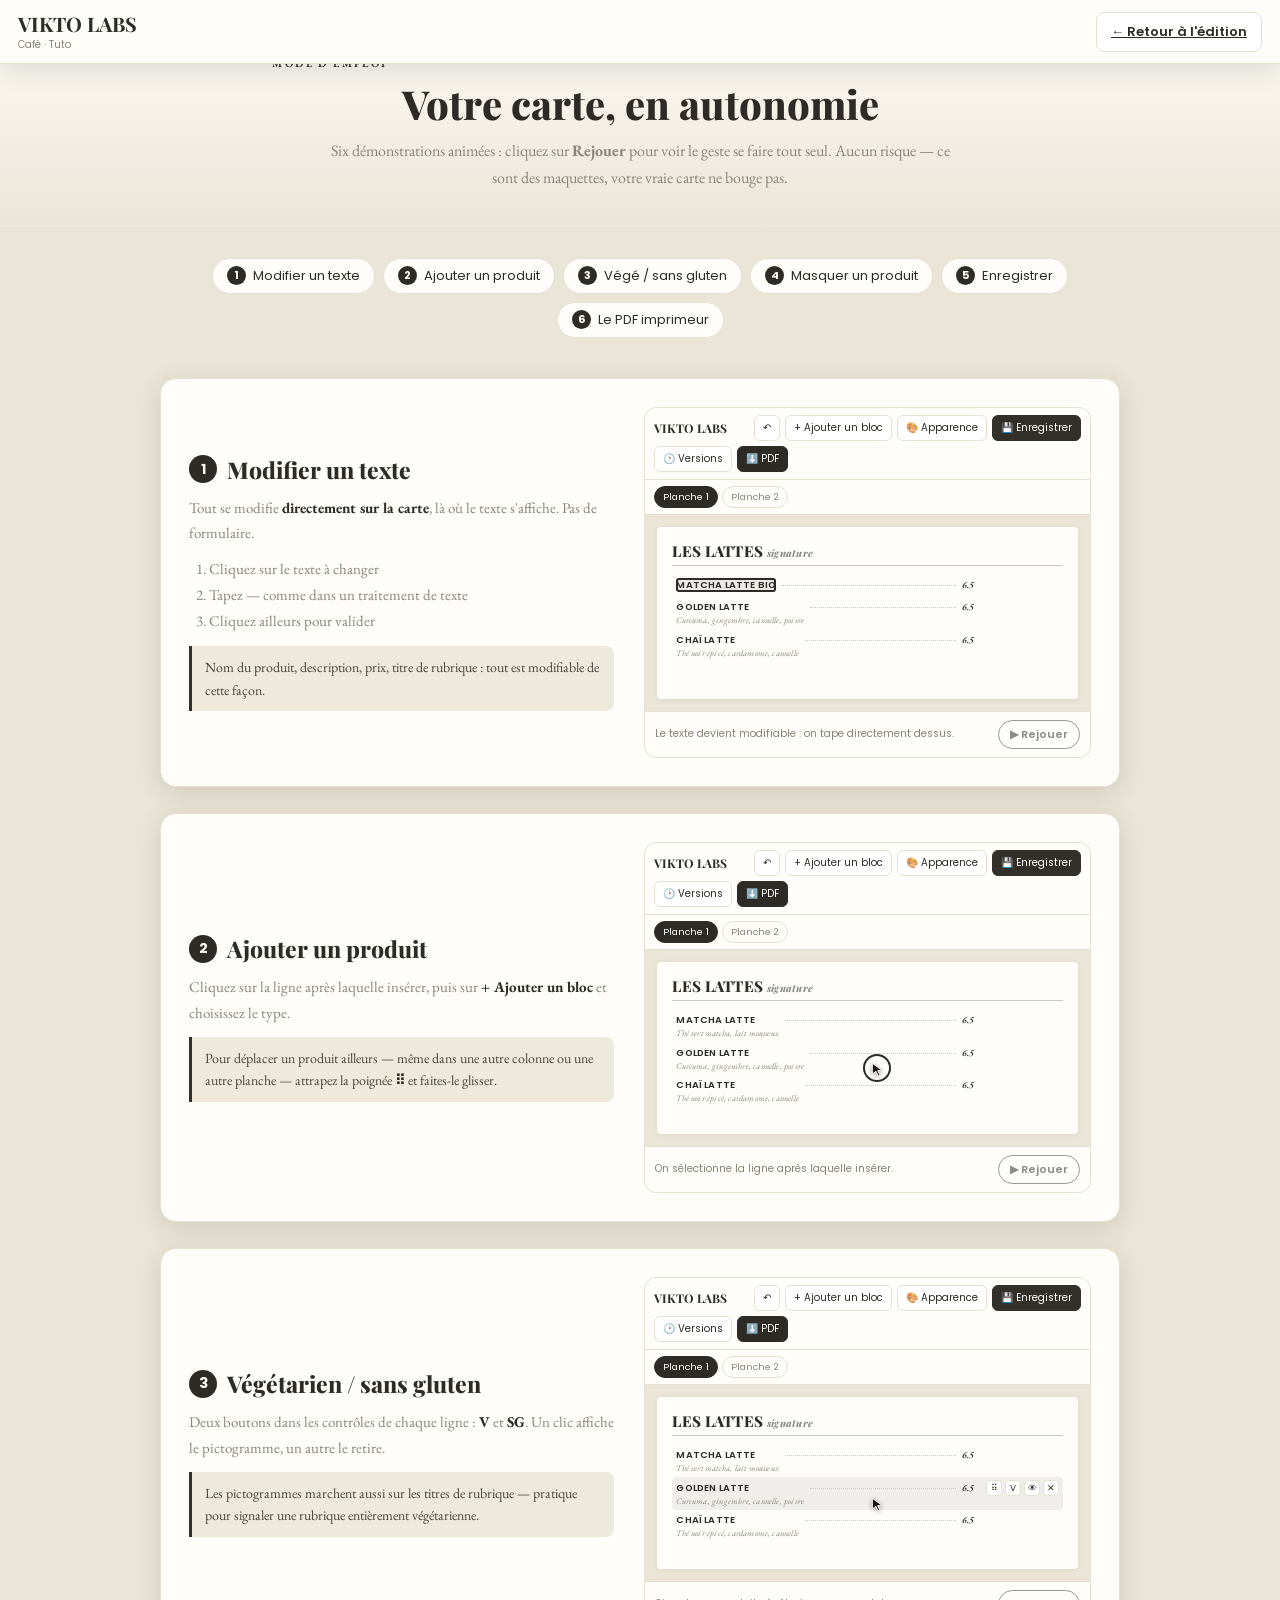
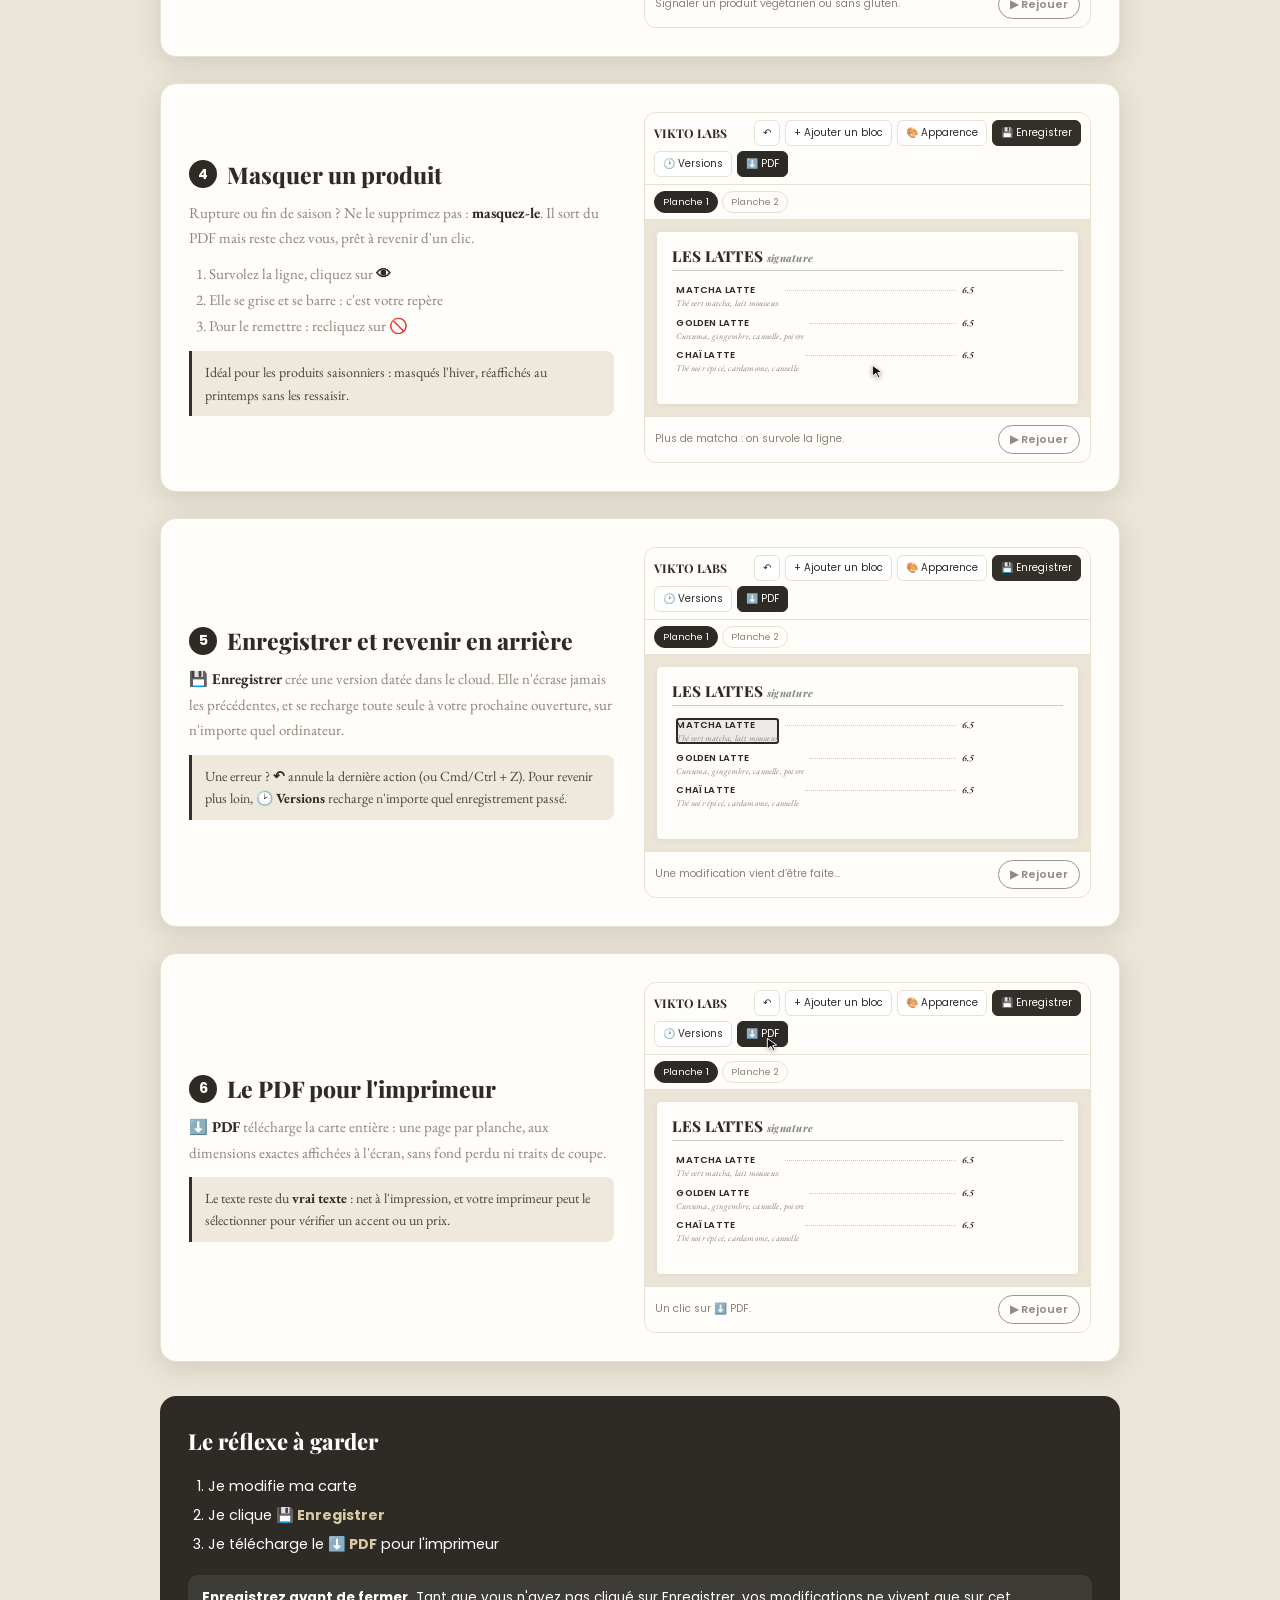
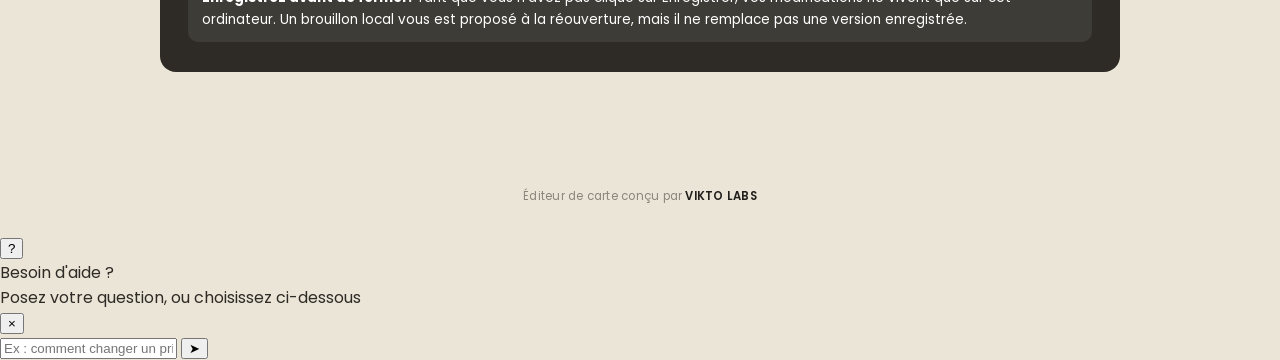
==== commit 23782f2b: "DA de la carte : accent terre cuite, prix lisibles, rythme regulier La carte etait entierement monoc" ====
--- a/tuto.html
+++ b/tuto.html
@@ -6,8 +6,8 @@
 <title>VIKTO LABS CAFÉ — Tuto</title>
 <link rel="preconnect" href="https://fonts.googleapis.com">
 <link href="https://fonts.googleapis.com/css2?family=Playfair+Display:ital,wght@0,700;0,800;1,600&family=EB+Garamond:ital,wght@0,400;0,500;1,400&family=Poppins:wght@400;500;600;700&display=swap" rel="stylesheet">
-<link rel="stylesheet" href="styles.css?v=26">
-<link rel="stylesheet" href="tuto.css?v=26">
+<link rel="stylesheet" href="styles.css?v=27">
+<link rel="stylesheet" href="tuto.css?v=27">
 </head>
 <body class="tuto-page">
 
@@ -125,7 +125,7 @@
   Éditeur de carte conçu par <a href="https://vikto-labs.fr" target="_blank" rel="noopener">VIKTO LABS</a>
 </footer>
 
-<script src="tuto.js?v=26"></script>
-<script src="aide.js?v=26"></script>
+<script src="tuto.js?v=27"></script>
+<script src="aide.js?v=27"></script>
 </body>
 </html>
--- a/styles.css
+++ b/styles.css
@@ -19,8 +19,9 @@
   --font-body:'EB Garamond', serif;
   --font-name:'Poppins', sans-serif;   /* noms de plats (façon imprimé) */
   --title-color:#2e2b26;
-  --accent:#2e2b26;
-  --page-bg:#f5f1e8;
+  --accent:#a9432f;      /* terre cuite : rouge VIKTO LABS adapte au papier */
+  --page-bg:#f6f2e9;
+  --olive:#5d7a3a;       /* pictogramme vegetarien */
 }
 
 *{box-sizing:border-box;}
@@ -165,11 +166,12 @@
   margin:10px 0 7px; line-height:1.0; text-transform:uppercase; letter-spacing:.04em;
   display:flex; align-items:baseline; gap:4px;
 }
-.blk-section.big h2{font-size:19.5px; letter-spacing:.03em; border-bottom:1px solid rgba(70,66,58,.28); padding-bottom:5px;}
+.blk-section h2{border-bottom:1px solid rgba(169,67,47,.32); padding-bottom:4px;}
+.blk-section.big h2{font-size:19.5px; letter-spacing:.03em; border-bottom-width:1.4px; padding-bottom:5px;}
 .blk-section:first-child h2{margin-top:0;}
 .blk-section h2 .en{font-family:var(--font-body); font-style:italic; font-weight:400; text-transform:none; color:var(--grey); font-size:9.5px; letter-spacing:0;}
 .blk-section h2 .en.unit{font-style:normal; letter-spacing:.02em; font-size:8px; margin-left:-1px;}
-.blk-section h2 .sec-price{margin-left:auto; font-family:var(--font-body); font-style:italic; font-weight:400; text-transform:none; font-size:9.5px; color:var(--ink); letter-spacing:0;}
+.blk-section h2 .sec-price{margin-left:auto; font-family:var(--font-body); font-style:normal; font-weight:600; text-transform:none; font-size:11px; color:var(--accent); letter-spacing:0;}
 .blk-section:first-child h2{margin-top:0;}
 
 /* ---------- Item row ---------- */
@@ -177,15 +179,15 @@
 .blk-item.inline, .blk-item.wine{margin-bottom:1.5px;}
 .blk-item.inline{align-items:baseline;}
 .blk-item .txt{flex:1 1 auto; min-width:0;}
-.blk-item .fr{font-family:var(--font-name); font-size:11px; font-weight:600; color:var(--title-color); letter-spacing:.09em; line-height:1.2;}
-.blk-item .en{font-size:10.5px; font-style:normal; color:#4c4c44; margin-top:3px; line-height:1.3; max-width:320px;}
+.blk-item .fr{font-family:var(--font-name); font-size:11px; font-weight:600; color:var(--title-color); letter-spacing:.055em; line-height:1.2;}
+.blk-item .en{font-size:10.5px; font-style:italic; color:#5b564d; margin-top:2px; line-height:1.3; max-width:320px;}
 .blk-item .en:empty{display:none;}
 /* Item « inline » : qualificatif court sur la même ligne que le nom (ex. « 33 cl ») */
 .blk-item.inline .fr{display:inline;}
 .blk-item.inline .en{display:inline; margin-left:5px;}
-.blk-item .price{flex:none; font-size:9.5px; font-style:italic; font-weight:500; color:var(--ink); white-space:nowrap; text-align:right; margin-left:8px; line-height:1.1;}
+.blk-item .price{flex:none; font-size:10.5px; font-style:normal; font-weight:600; color:var(--accent); white-space:nowrap; text-align:right; margin-left:8px; line-height:1.1;}
 /* Meneur de pointillés (désactivé par défaut — l'imprimé n'en a pas) */
-.blk-item .leader{flex:1 1 auto; align-self:flex-start; height:12px; border-bottom:1.4px dotted #cfc9bb; margin:0 2px;}
+.blk-item .leader{flex:1 1 auto; align-self:flex-start; height:12px; border-bottom:1.4px dotted rgba(169,67,47,.34); margin:0 2px;}
 body.leaders-off .blk-item .leader{display:none;}
 
 /* Items « half » (cocktails, shots) répartis en 2 sous-colonnes, façon dépliant */
@@ -236,7 +238,8 @@
 .blk-deco:hover .deco-resize, .blk-deco.selected .deco-resize{opacity:1;}
 
 /* ---------- Formule ---------- */
-.blk-formule{color:var(--accent); font-weight:500; font-size:10px; line-height:1.2; font-style:italic;}
+.blk-formule{color:#5b564d; font-weight:500; font-size:10px; line-height:1.2; font-style:italic;}
+/* l'accent reste rare — prix, filets, couverture — donc il porte */
 .blk-formule.heading{font-family:var(--font-name); font-style:normal; font-weight:700; letter-spacing:.06em; text-transform:uppercase; font-size:10px; color:var(--title-color); margin-top:3px;}
 
 /* ---------- Note ---------- */
@@ -267,16 +270,18 @@
   align-items:center; justify-content:space-between; text-align:center;
   padding:11% 8%;
 }
+/* Surtitre et pied de couverture : en terre cuite, ils encadrent le nom
+   et rappellent la couleur d'accent presente sur toute la carte. */
 .panel-kicker, .panel-foot{
   font-family:'Poppins',sans-serif; font-weight:600; font-size:11.5px;
-  letter-spacing:.3em; text-transform:uppercase; color:var(--title-color); opacity:.75;
+  letter-spacing:.3em; text-transform:uppercase; color:var(--accent); opacity:.9;
 }
 .panel-mid{display:flex; flex-direction:column; align-items:center; gap:16px;}
 .panel-name{
-  font-family:var(--font-title); font-weight:700; font-size:60px; line-height:1.02;
-  letter-spacing:.005em; color:var(--title-color);
-}
-.panel-rule{width:56px; height:1.5px; background:var(--accent); opacity:.85;}
+  font-family:var(--font-title); font-weight:700; font-size:62px; line-height:1.0;
+  letter-spacing:.005em; color:var(--title-color); text-wrap:balance;
+}
+.panel-rule{width:78px; height:2px; background:var(--accent); opacity:1;}
 .panel-caption{
   font-family:var(--font-body); font-style:italic; font-weight:400;
   font-size:19px; color:var(--title-color); line-height:1.4; max-width:84%;
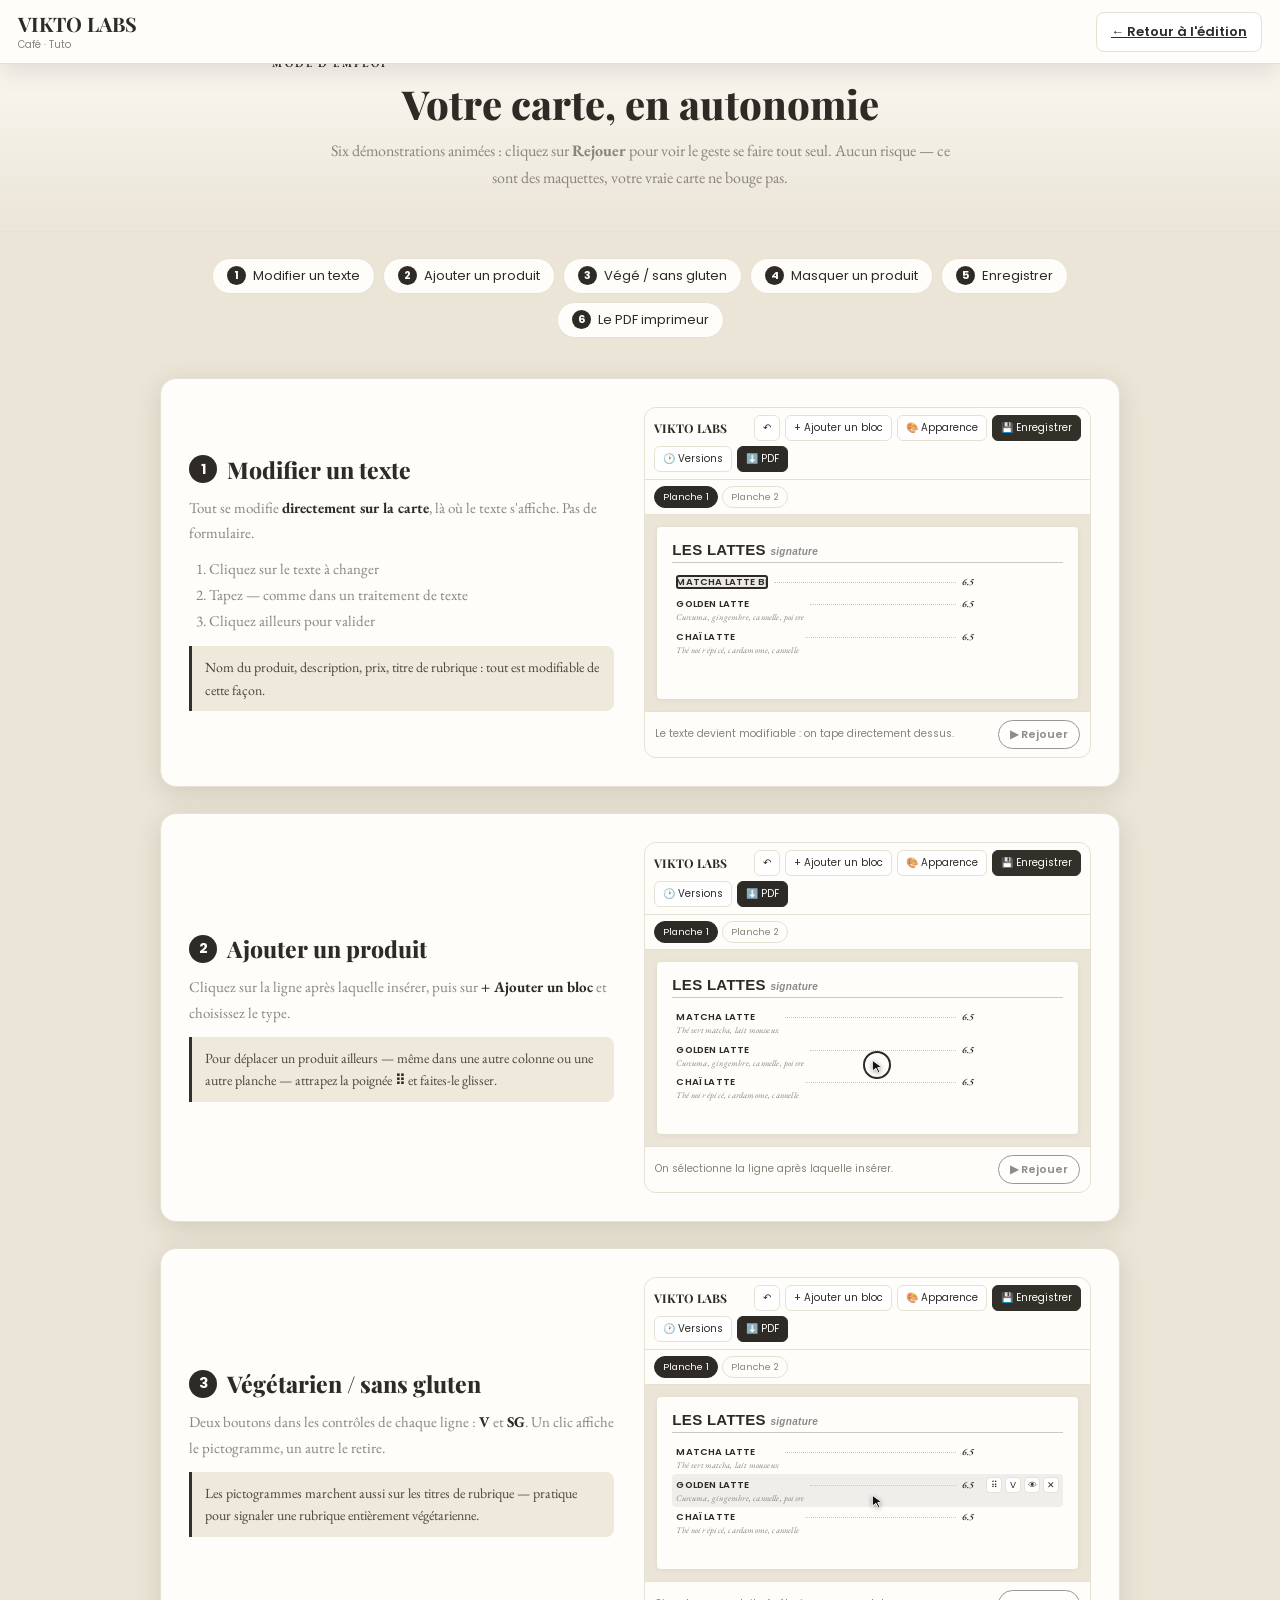
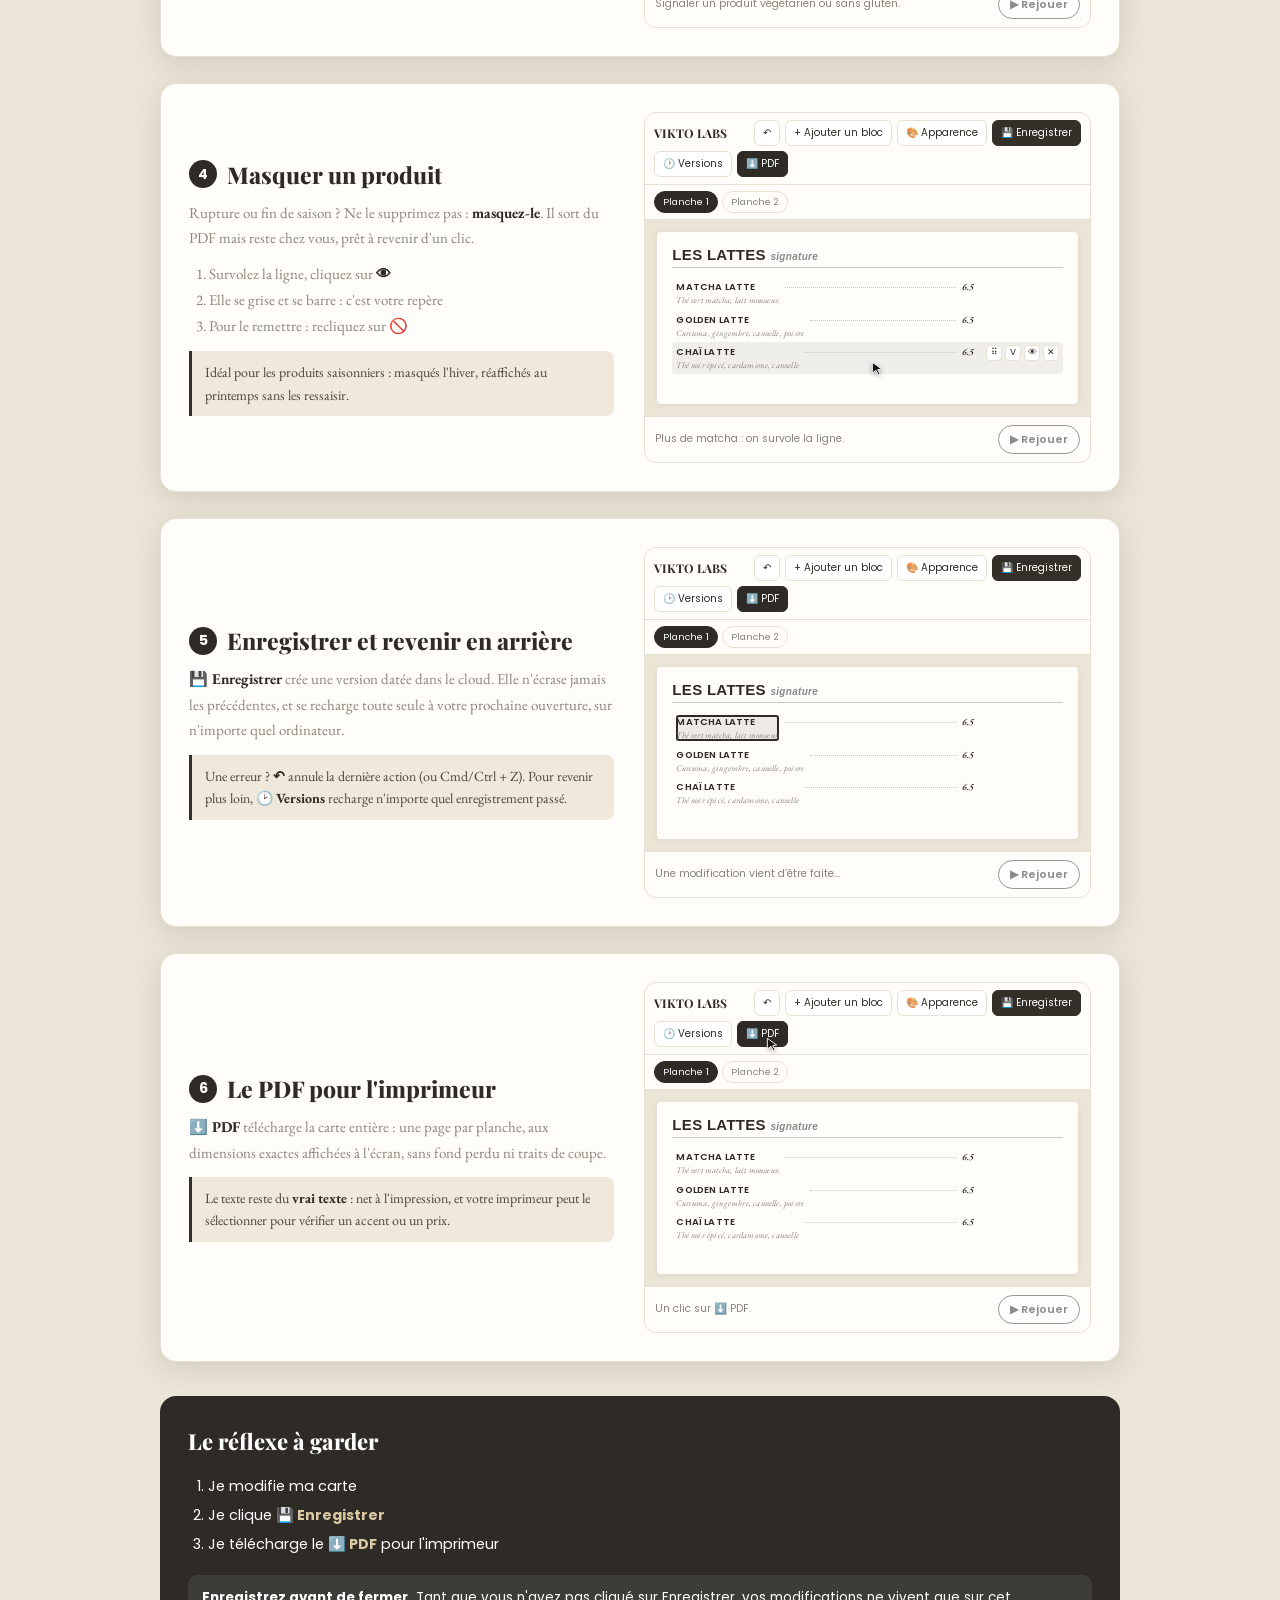
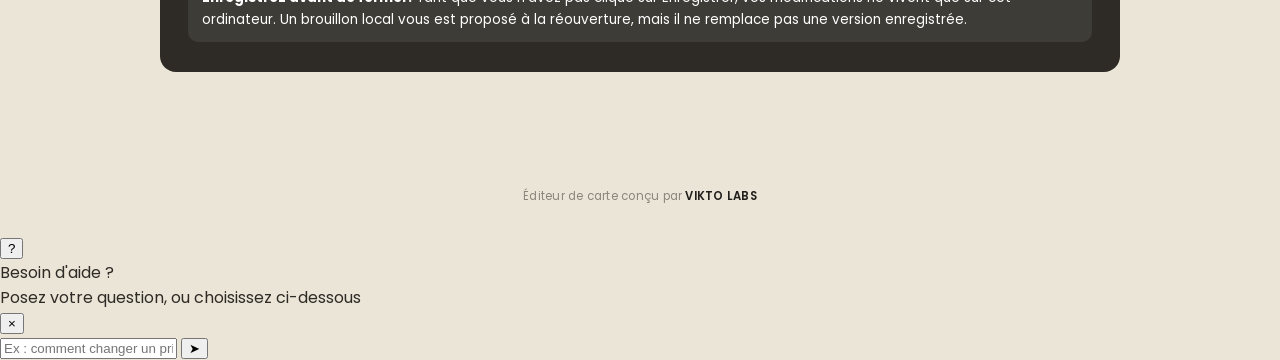
==== commit 8e4abc30: "Titre en Syne (choix 8) — couverture et rubriques Syne a ete dessinee pour un centre d'art : c'est u" ====
--- a/tuto.html
+++ b/tuto.html
@@ -6,8 +6,8 @@
 <title>VIKTO LABS CAFÉ — Tuto</title>
 <link rel="preconnect" href="https://fonts.googleapis.com">
 <link href="https://fonts.googleapis.com/css2?family=Playfair+Display:ital,wght@0,700;0,800;1,600&family=EB+Garamond:ital,wght@0,400;0,500;1,400&family=Poppins:wght@400;500;600;700&display=swap" rel="stylesheet">
-<link rel="stylesheet" href="styles.css?v=27">
-<link rel="stylesheet" href="tuto.css?v=27">
+<link rel="stylesheet" href="styles.css?v=28">
+<link rel="stylesheet" href="tuto.css?v=28">
 </head>
 <body class="tuto-page">
 
@@ -125,7 +125,7 @@
   Éditeur de carte conçu par <a href="https://vikto-labs.fr" target="_blank" rel="noopener">VIKTO LABS</a>
 </footer>
 
-<script src="tuto.js?v=27"></script>
-<script src="aide.js?v=27"></script>
+<script src="tuto.js?v=28"></script>
+<script src="aide.js?v=28"></script>
 </body>
 </html>
--- a/styles.css
+++ b/styles.css
@@ -15,7 +15,7 @@
   --sheet-pad:30px;
   --volet-h:904px;        /* --sheet-h - 2*--sheet-pad ; volets ~410px comme l'imprimé */
   /* Apparence personnalisable (modale 🎨) */
-  --font-title:'Playfair Display', serif;
+  --font-title:'Syne', sans-serif;
   --font-body:'EB Garamond', serif;
   --font-name:'Poppins', sans-serif;   /* noms de plats (façon imprimé) */
   --title-color:#2e2b26;
@@ -162,12 +162,12 @@
 
 /* ---------- Section title ---------- */
 .blk-section h2{
-  font-family:var(--font-title); font-weight:700; font-size:16px; color:var(--title-color);
+  font-family:var(--font-title); font-weight:700; font-size:15px; color:var(--title-color);
   margin:10px 0 7px; line-height:1.0; text-transform:uppercase; letter-spacing:.04em;
   display:flex; align-items:baseline; gap:4px;
 }
 .blk-section h2{border-bottom:1px solid rgba(169,67,47,.32); padding-bottom:4px;}
-.blk-section.big h2{font-size:19.5px; letter-spacing:.03em; border-bottom-width:1.4px; padding-bottom:5px;}
+.blk-section.big h2{font-size:18px; letter-spacing:.02em; border-bottom-width:1.4px; padding-bottom:5px;}
 .blk-section:first-child h2{margin-top:0;}
 .blk-section h2 .en{font-family:var(--font-body); font-style:italic; font-weight:400; text-transform:none; color:var(--grey); font-size:9.5px; letter-spacing:0;}
 .blk-section h2 .en.unit{font-style:normal; letter-spacing:.02em; font-size:8px; margin-left:-1px;}
@@ -278,8 +278,8 @@
 }
 .panel-mid{display:flex; flex-direction:column; align-items:center; gap:16px;}
 .panel-name{
-  font-family:var(--font-title); font-weight:700; font-size:62px; line-height:1.0;
-  letter-spacing:.005em; color:var(--title-color); text-wrap:balance;
+  font-family:var(--font-title); font-weight:800; font-size:52px; line-height:1.06;
+  letter-spacing:-.01em; color:var(--title-color); text-wrap:balance;
 }
 .panel-rule{width:78px; height:2px; background:var(--accent); opacity:1;}
 .panel-caption{
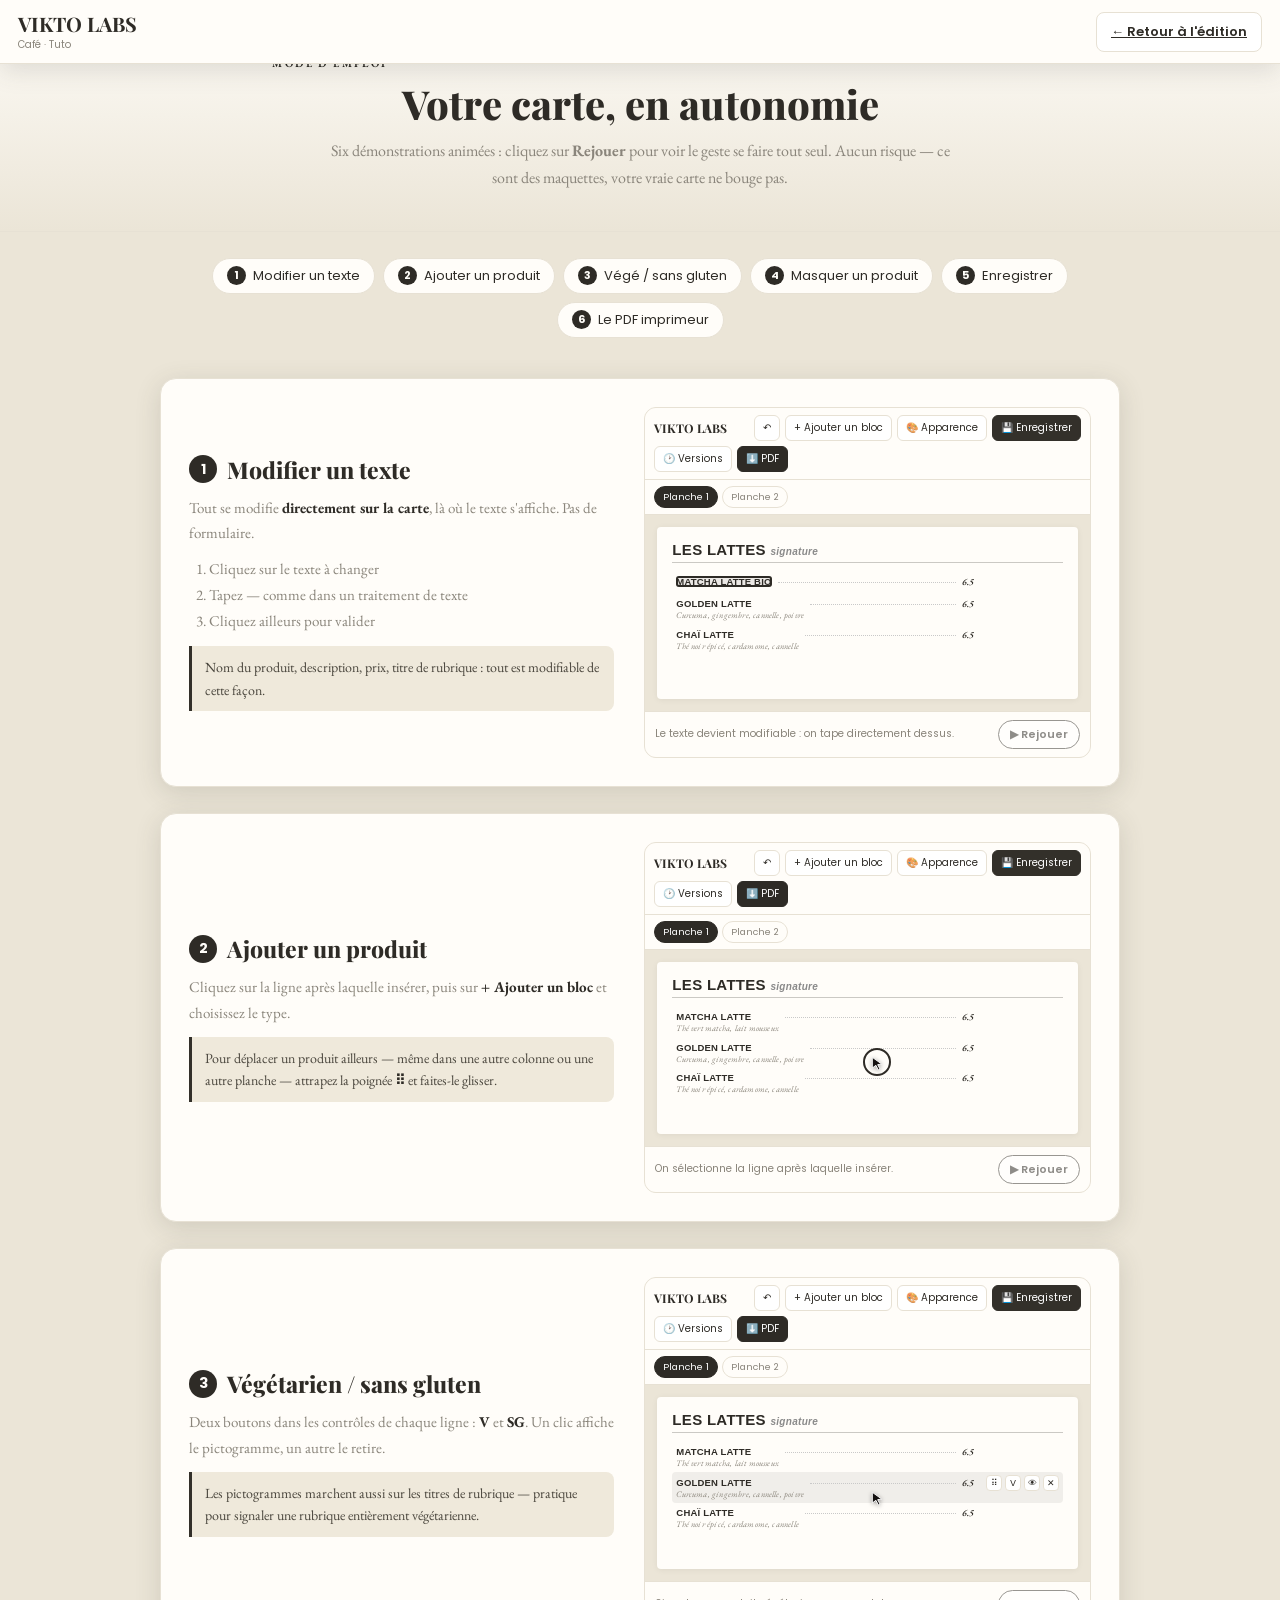
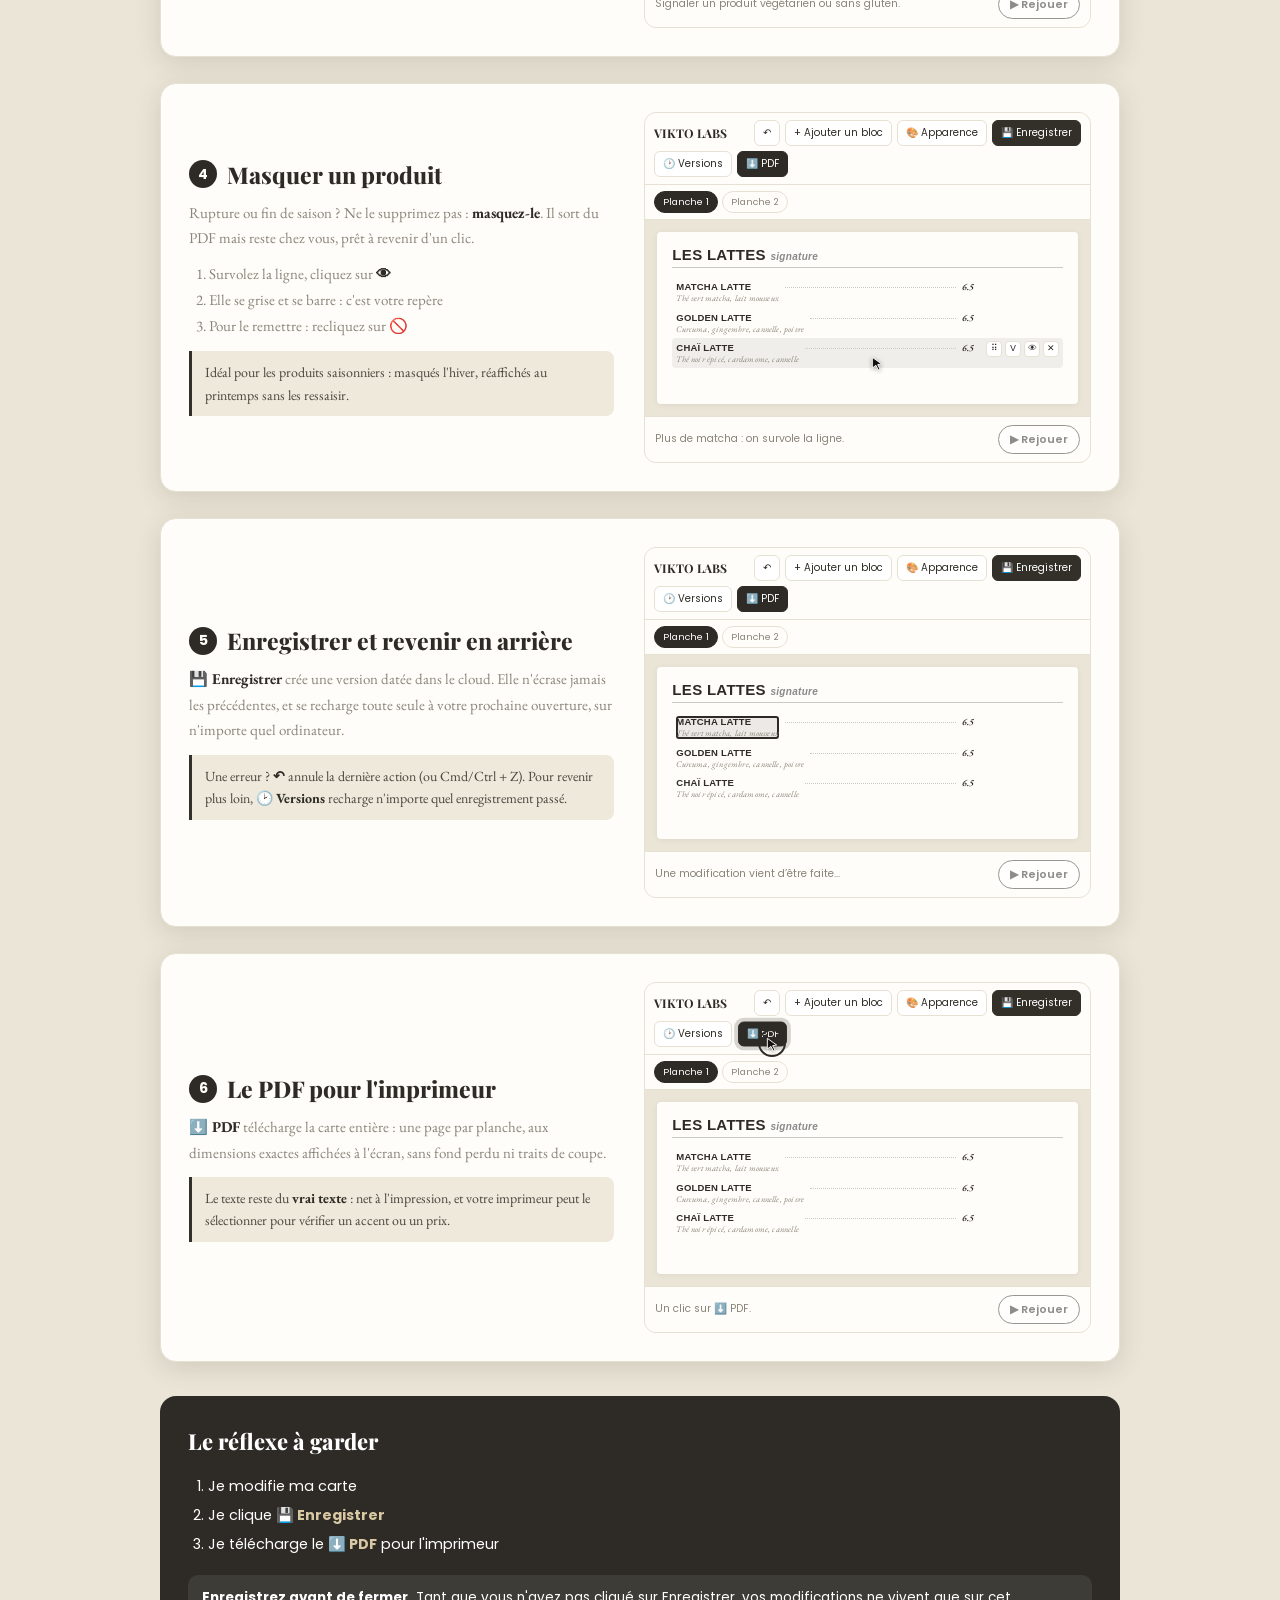
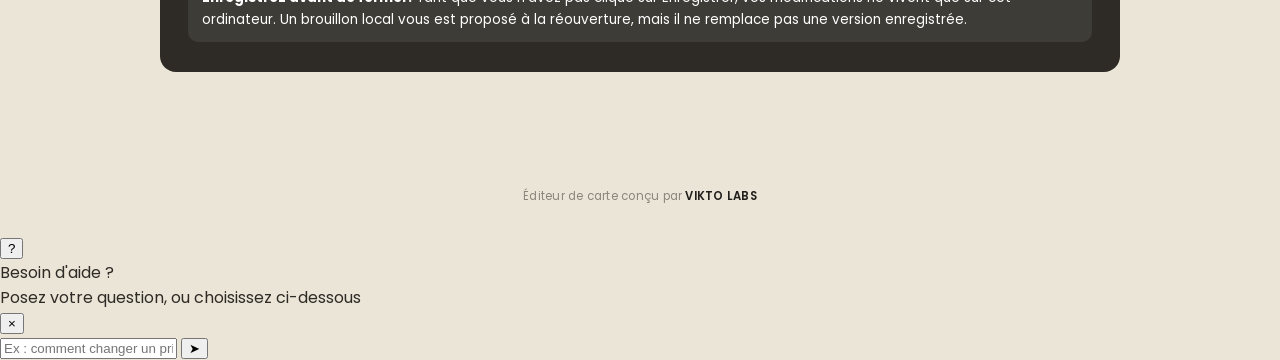
==== commit 18d57a09: "Deux familles seulement + repli de police dans le PDF Ta remarque etait juste, mais le decalage ne v" ====
--- a/tuto.html
+++ b/tuto.html
@@ -6,8 +6,8 @@
 <title>VIKTO LABS CAFÉ — Tuto</title>
 <link rel="preconnect" href="https://fonts.googleapis.com">
 <link href="https://fonts.googleapis.com/css2?family=Playfair+Display:ital,wght@0,700;0,800;1,600&family=EB+Garamond:ital,wght@0,400;0,500;1,400&family=Poppins:wght@400;500;600;700&display=swap" rel="stylesheet">
-<link rel="stylesheet" href="styles.css?v=28">
-<link rel="stylesheet" href="tuto.css?v=28">
+<link rel="stylesheet" href="styles.css?v=29">
+<link rel="stylesheet" href="tuto.css?v=29">
 </head>
 <body class="tuto-page">
 
@@ -125,7 +125,7 @@
   Éditeur de carte conçu par <a href="https://vikto-labs.fr" target="_blank" rel="noopener">VIKTO LABS</a>
 </footer>
 
-<script src="tuto.js?v=28"></script>
-<script src="aide.js?v=28"></script>
+<script src="tuto.js?v=29"></script>
+<script src="aide.js?v=29"></script>
 </body>
 </html>
--- a/styles.css
+++ b/styles.css
@@ -17,7 +17,7 @@
   /* Apparence personnalisable (modale 🎨) */
   --font-title:'Syne', sans-serif;
   --font-body:'EB Garamond', serif;
-  --font-name:'Poppins', sans-serif;   /* noms de plats (façon imprimé) */
+  --font-name:'Syne', sans-serif;      /* noms de produits — meme famille que les titres */
   --title-color:#2e2b26;
   --accent:#a9432f;      /* terre cuite : rouge VIKTO LABS adapte au papier */
   --page-bg:#f6f2e9;
@@ -179,7 +179,7 @@
 .blk-item.inline, .blk-item.wine{margin-bottom:1.5px;}
 .blk-item.inline{align-items:baseline;}
 .blk-item .txt{flex:1 1 auto; min-width:0;}
-.blk-item .fr{font-family:var(--font-name); font-size:11px; font-weight:600; color:var(--title-color); letter-spacing:.055em; line-height:1.2;}
+.blk-item .fr{font-family:var(--font-name); font-size:10.5px; font-weight:600; color:var(--title-color); letter-spacing:.03em; line-height:1.22;}
 .blk-item .en{font-size:10.5px; font-style:italic; color:#5b564d; margin-top:2px; line-height:1.3; max-width:320px;}
 .blk-item .en:empty{display:none;}
 /* Item « inline » : qualificatif court sur la même ligne que le nom (ex. « 33 cl ») */
@@ -273,7 +273,7 @@
 /* Surtitre et pied de couverture : en terre cuite, ils encadrent le nom
    et rappellent la couleur d'accent presente sur toute la carte. */
 .panel-kicker, .panel-foot{
-  font-family:'Poppins',sans-serif; font-weight:600; font-size:11.5px;
+  font-family:'Syne',sans-serif; font-weight:600; font-size:11px;
   letter-spacing:.3em; text-transform:uppercase; color:var(--accent); opacity:.9;
 }
 .panel-mid{display:flex; flex-direction:column; align-items:center; gap:16px;}
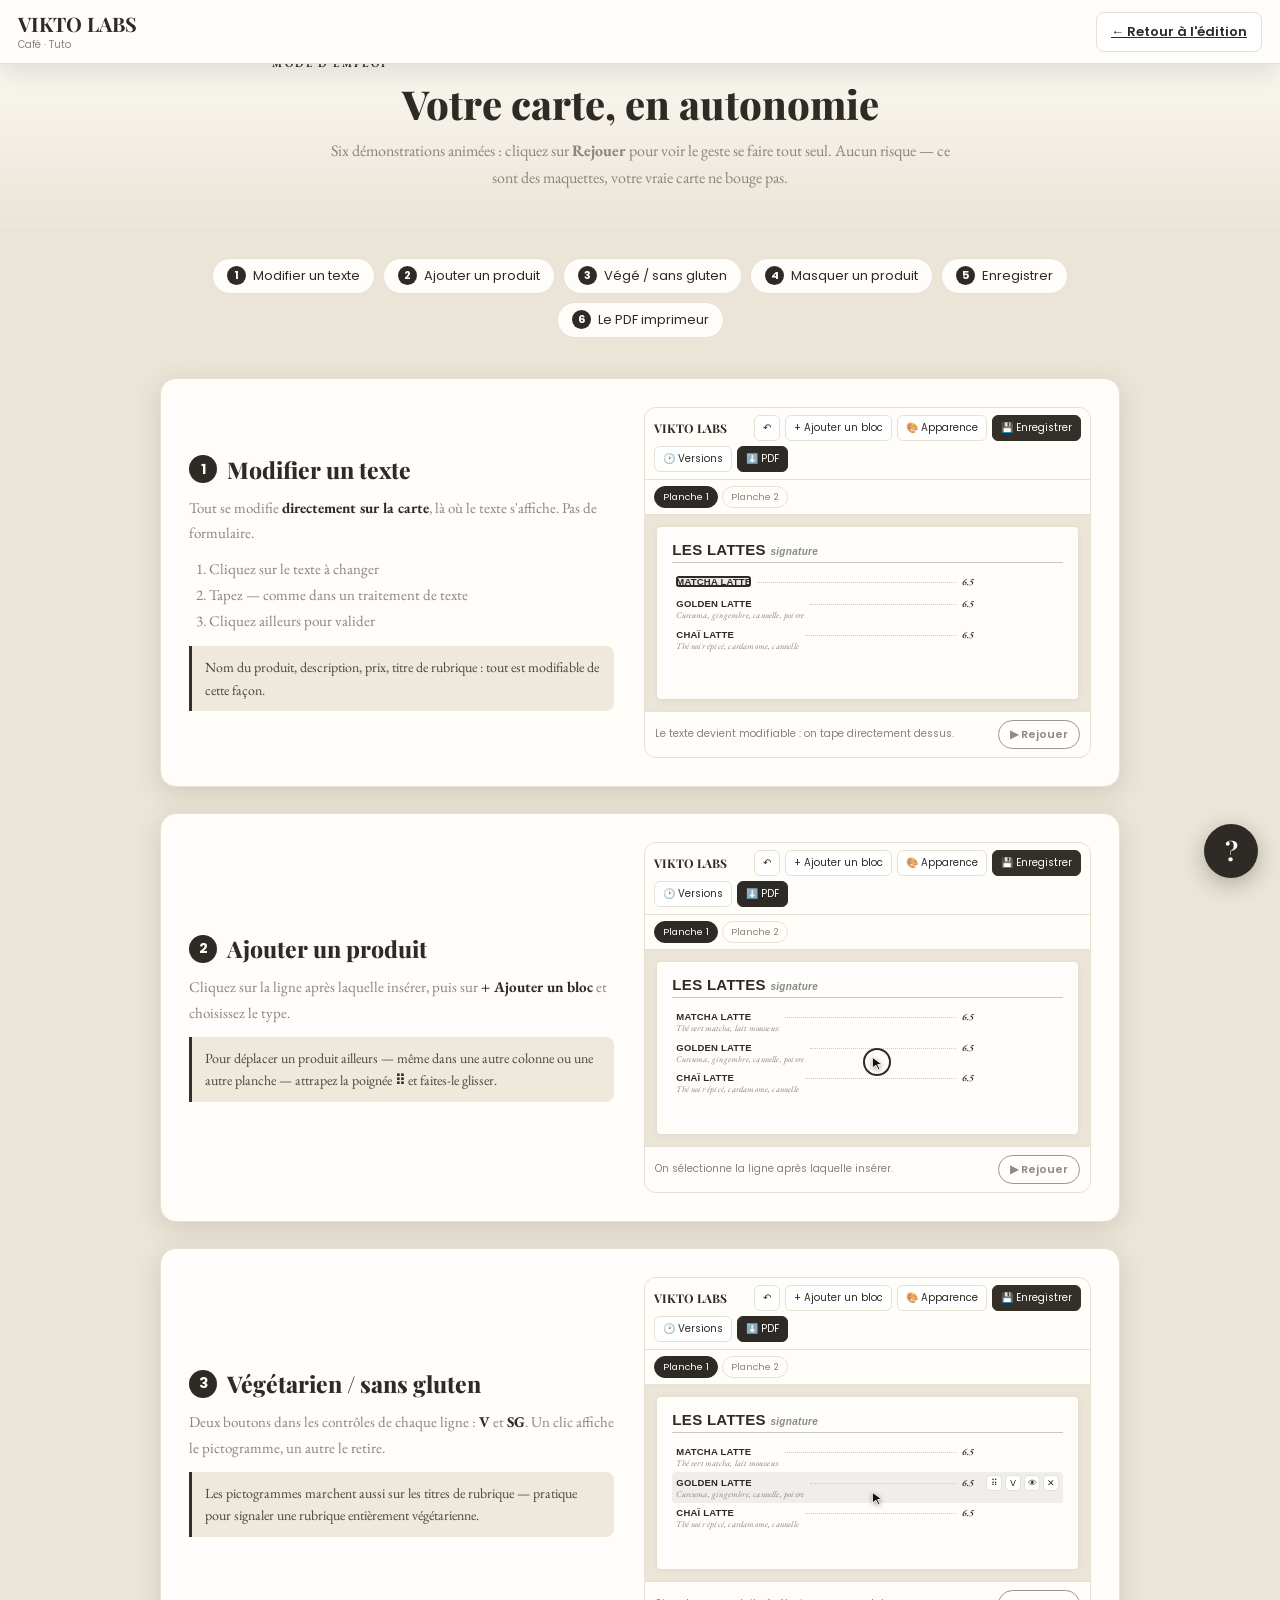
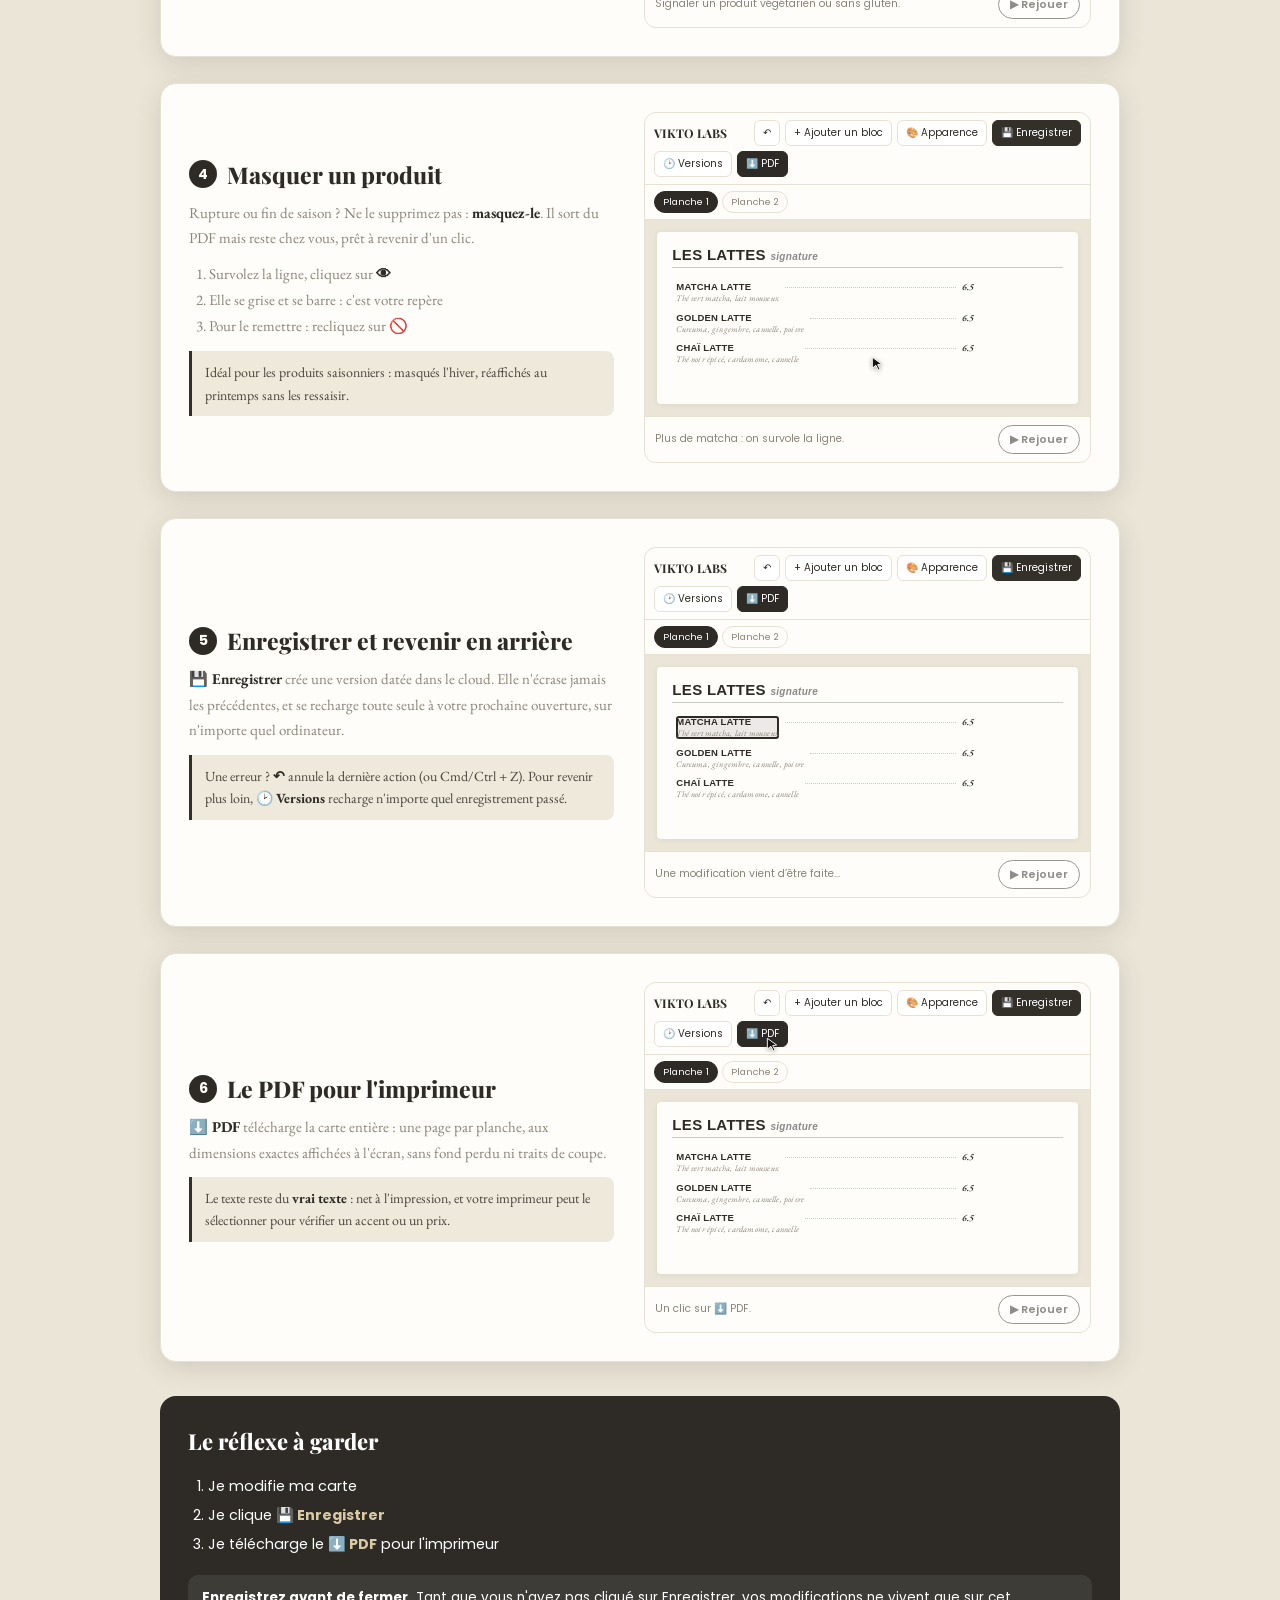
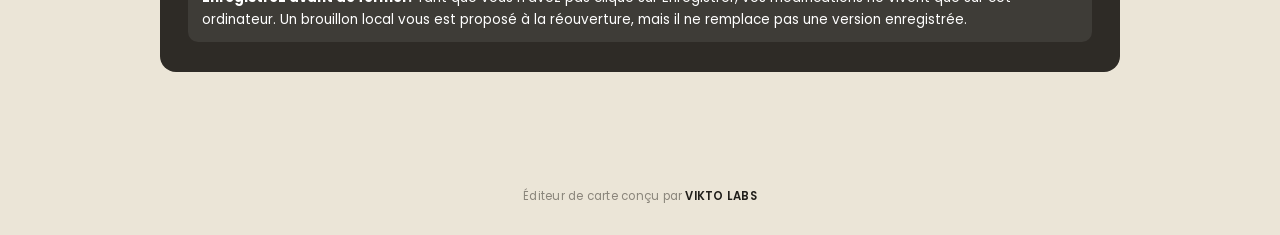
==== commit 48f562ce: "Correctif : l'assistant d'aide s'affichait sans mise en forme J'avais porte aide.js sur ce projet sa" ====
--- a/tuto.html
+++ b/tuto.html
@@ -6,8 +6,8 @@
 <title>VIKTO LABS CAFÉ — Tuto</title>
 <link rel="preconnect" href="https://fonts.googleapis.com">
 <link href="https://fonts.googleapis.com/css2?family=Playfair+Display:ital,wght@0,700;0,800;1,600&family=EB+Garamond:ital,wght@0,400;0,500;1,400&family=Poppins:wght@400;500;600;700&display=swap" rel="stylesheet">
-<link rel="stylesheet" href="styles.css?v=29">
-<link rel="stylesheet" href="tuto.css?v=29">
+<link rel="stylesheet" href="styles.css?v=30">
+<link rel="stylesheet" href="tuto.css?v=30">
 </head>
 <body class="tuto-page">
 
@@ -125,7 +125,7 @@
   Éditeur de carte conçu par <a href="https://vikto-labs.fr" target="_blank" rel="noopener">VIKTO LABS</a>
 </footer>
 
-<script src="tuto.js?v=29"></script>
-<script src="aide.js?v=29"></script>
+<script src="tuto.js?v=30"></script>
+<script src="aide.js?v=30"></script>
 </body>
 </html>
--- a/styles.css
+++ b/styles.css
@@ -534,3 +534,131 @@
 .rctrl.is-off{color:#b0782a; opacity:1 !important;}
 /* à l'export : le bloc masqué disparaît complètement */
 body.exporting .block.is-hidden{display:none !important;}
+
+/* =====================================================
+   Assistant d'aide (FAQ conversationnelle)
+   ===================================================== */
+#aideBtn{
+  position:fixed; right:22px; bottom:22px; z-index:400;
+  width:54px; height:54px; border-radius:50%;
+  background:var(--ink); color:#fff; border:none; cursor:pointer;
+  box-shadow:0 6px 22px rgba(20,17,16,.28);
+  font-family:'Playfair Display',serif; font-size:26px; font-weight:700; line-height:1;
+  display:flex; align-items:center; justify-content:center;
+  transition:transform .15s, background .15s;
+}
+#aideBtn:hover{background:var(--teal-dark); transform:scale(1.06);}
+#aideBtn.open{background:var(--ink);}
+#aideBtn.open span{font-size:0;}
+#aideBtn.open span::before{content:'×'; font-size:30px; font-weight:400;}
+
+#aidePanel{
+  position:fixed; right:22px; bottom:88px; z-index:400;
+  width:min(390px, calc(100vw - 32px));
+  max-height:min(560px, calc(100vh - 200px));
+  background:var(--paper); border:1px solid var(--line); border-radius:16px;
+  box-shadow:0 18px 50px rgba(20,17,16,.24);
+  display:none; flex-direction:column; overflow:hidden;
+}
+#aidePanel.open{display:flex; animation:aideIn .18s ease-out;}
+@keyframes aideIn{from{opacity:0; transform:translateY(10px);} to{opacity:1; transform:none;}}
+
+.aide-head{
+  display:flex; align-items:flex-start; justify-content:space-between; gap:10px;
+  padding:16px 16px 13px; background:var(--ink); color:#fff; flex:none;
+}
+.aide-title{font-family:'Playfair Display',serif; font-size:18px; font-weight:700;}
+.aide-sub{font-size:11.5px; opacity:.85; margin-top:2px;}
+.aide-close{
+  background:none; border:none; color:#fff; font-size:22px; line-height:1;
+  cursor:pointer; opacity:.8; padding:0 2px;
+}
+.aide-close:hover{opacity:1;}
+
+.aide-body{flex:1; overflow-y:auto; padding:14px; background:#f7f6f4;}
+.aide-msg{
+  border-radius:12px; padding:11px 13px; margin-bottom:10px;
+  font-size:13.2px; line-height:1.55; max-width:92%;
+}
+.aide-msg.bot{background:var(--paper); border:1px solid var(--line); color:var(--ink);}
+.aide-msg.user{
+  background:var(--ink); color:#fff; margin-left:auto; border-bottom-right-radius:4px;
+}
+.aide-msg .aide-a-title{
+  font-weight:700; color:var(--teal-dark); margin-bottom:7px; font-size:13.5px;
+}
+.aide-msg ol, .aide-msg ul{margin:6px 0 6px; padding-left:19px;}
+.aide-msg li{margin-bottom:4px;}
+.aide-msg p{margin:6px 0;}
+.aide-msg code{background:#f0efec; padding:1px 5px; border-radius:4px; font-size:12px;}
+.aide-msg .tip{
+  background:#f2fbfa; border-left:3px solid var(--ink); border-radius:0 6px 6px 0;
+  padding:7px 10px; font-size:12.4px; color:#2b544f; margin-top:9px;
+}
+.aide-msg .warn{
+  background:#fdf5ec; border-left:3px solid #d99a3e; border-radius:0 6px 6px 0;
+  padding:7px 10px; font-size:12.4px; color:#7a5b1e; margin-top:9px;
+}
+
+.aide-chips{margin-bottom:12px;}
+.aide-chips-label{
+  font-size:10.5px; text-transform:uppercase; letter-spacing:.12em;
+  color:var(--grey); margin:2px 0 7px; font-weight:600;
+}
+.aide-chip{
+  display:block; width:100%; text-align:left; margin-bottom:6px;
+  background:var(--paper); border:1px solid var(--line); border-radius:10px;
+  padding:9px 12px; font-size:12.8px; font-family:'Poppins',sans-serif;
+  color:var(--ink); cursor:pointer; transition:border-color .12s, background .12s;
+}
+.aide-chip:hover{border-color:var(--ink); background:#f2fbfa; color:var(--teal-dark);}
+
+.aide-form{display:flex; gap:8px; padding:11px; border-top:1px solid var(--line); background:var(--paper); flex:none;}
+.aide-form input{
+  flex:1; border:1px solid var(--line); border-radius:22px; padding:10px 14px;
+  font-size:13px; font-family:'Poppins',sans-serif; outline:none;
+}
+.aide-form input:focus{border-color:var(--ink);}
+.aide-form button{
+  flex:none; width:40px; height:40px; border-radius:50%; border:none;
+  background:var(--ink); color:#fff; cursor:pointer; font-size:15px;
+}
+.aide-form button:hover{background:var(--teal-dark);}
+
+@media (max-width:640px){
+  #aidePanel{right:12px; left:12px; width:auto; bottom:80px; max-height:calc(100vh - 110px);}
+  #aideBtn{right:14px; bottom:14px;}
+}
+
+/* jamais dans le PDF ni à l'impression */
+body.exporting #aideBtn, body.exporting #aidePanel{display:none !important;}
+@media print{ #aideBtn, #aidePanel{display:none !important;} }
+
+/* Repli « écrire à VIKTO LABS » dans l'assistant */
+.aide-mailbox{
+  background:var(--paper); border:1px solid var(--ink); border-radius:12px;
+  padding:12px 13px; margin-bottom:12px;
+}
+.aide-mailbox-txt{font-size:12.6px; color:var(--ink); margin-bottom:9px;}
+.aide-mail{
+  display:block; text-align:center; text-decoration:none;
+  background:var(--ink); color:#fff; border-radius:9px;
+  padding:10px 12px; font-size:12.8px; font-weight:600;
+}
+.aide-mail:hover{background:var(--teal-dark);}
+.aide-mailbox-alt{font-size:11px; color:var(--grey); margin-top:8px; text-align:center;}
+
+/* ---------- Bloc masqué temporairement (rupture…) ---------- */
+.block.is-hidden{opacity:.42;}
+.block.is-hidden .fr, .block.is-hidden .price, .block.is-hidden > div[contenteditable],
+.block.is-hidden h2, .block.is-hidden .txt{text-decoration:line-through; text-decoration-color:rgba(0,0,0,.35);}
+.hidden-badge{
+  position:absolute; left:4px; top:-9px; z-index:3;
+  background:#7a5b1e; color:#fff; font-size:9px; font-weight:600;
+  letter-spacing:.04em; padding:1px 7px; border-radius:10px; white-space:nowrap;
+  text-decoration:none !important; opacity:1;
+}
+.rctrl.is-off{color:#b0782a; opacity:1 !important;}
+/* À l'export PDF, le plat masqué disparaît aussi — comme sur le site
+   et la page QR (demande de Viktor, 26 juil) */
+body.exporting .block.is-hidden{display:none !important;}
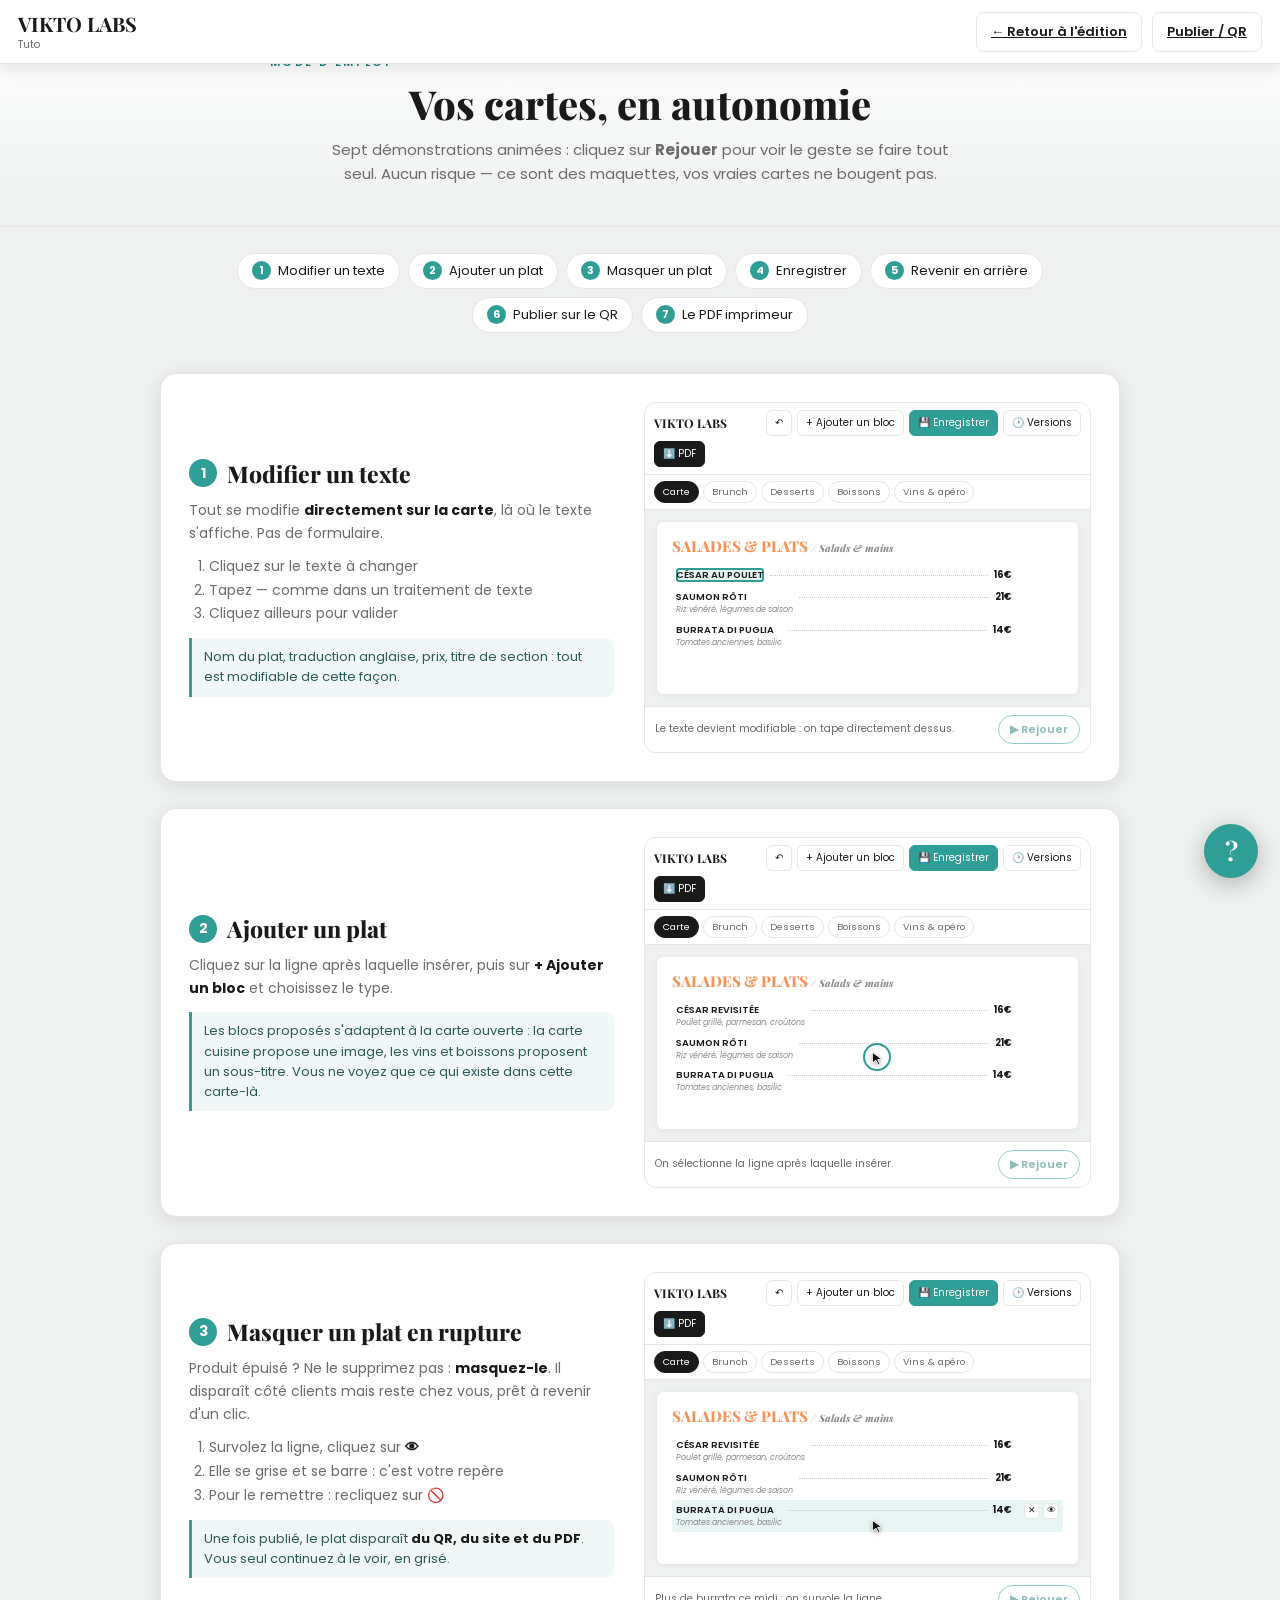
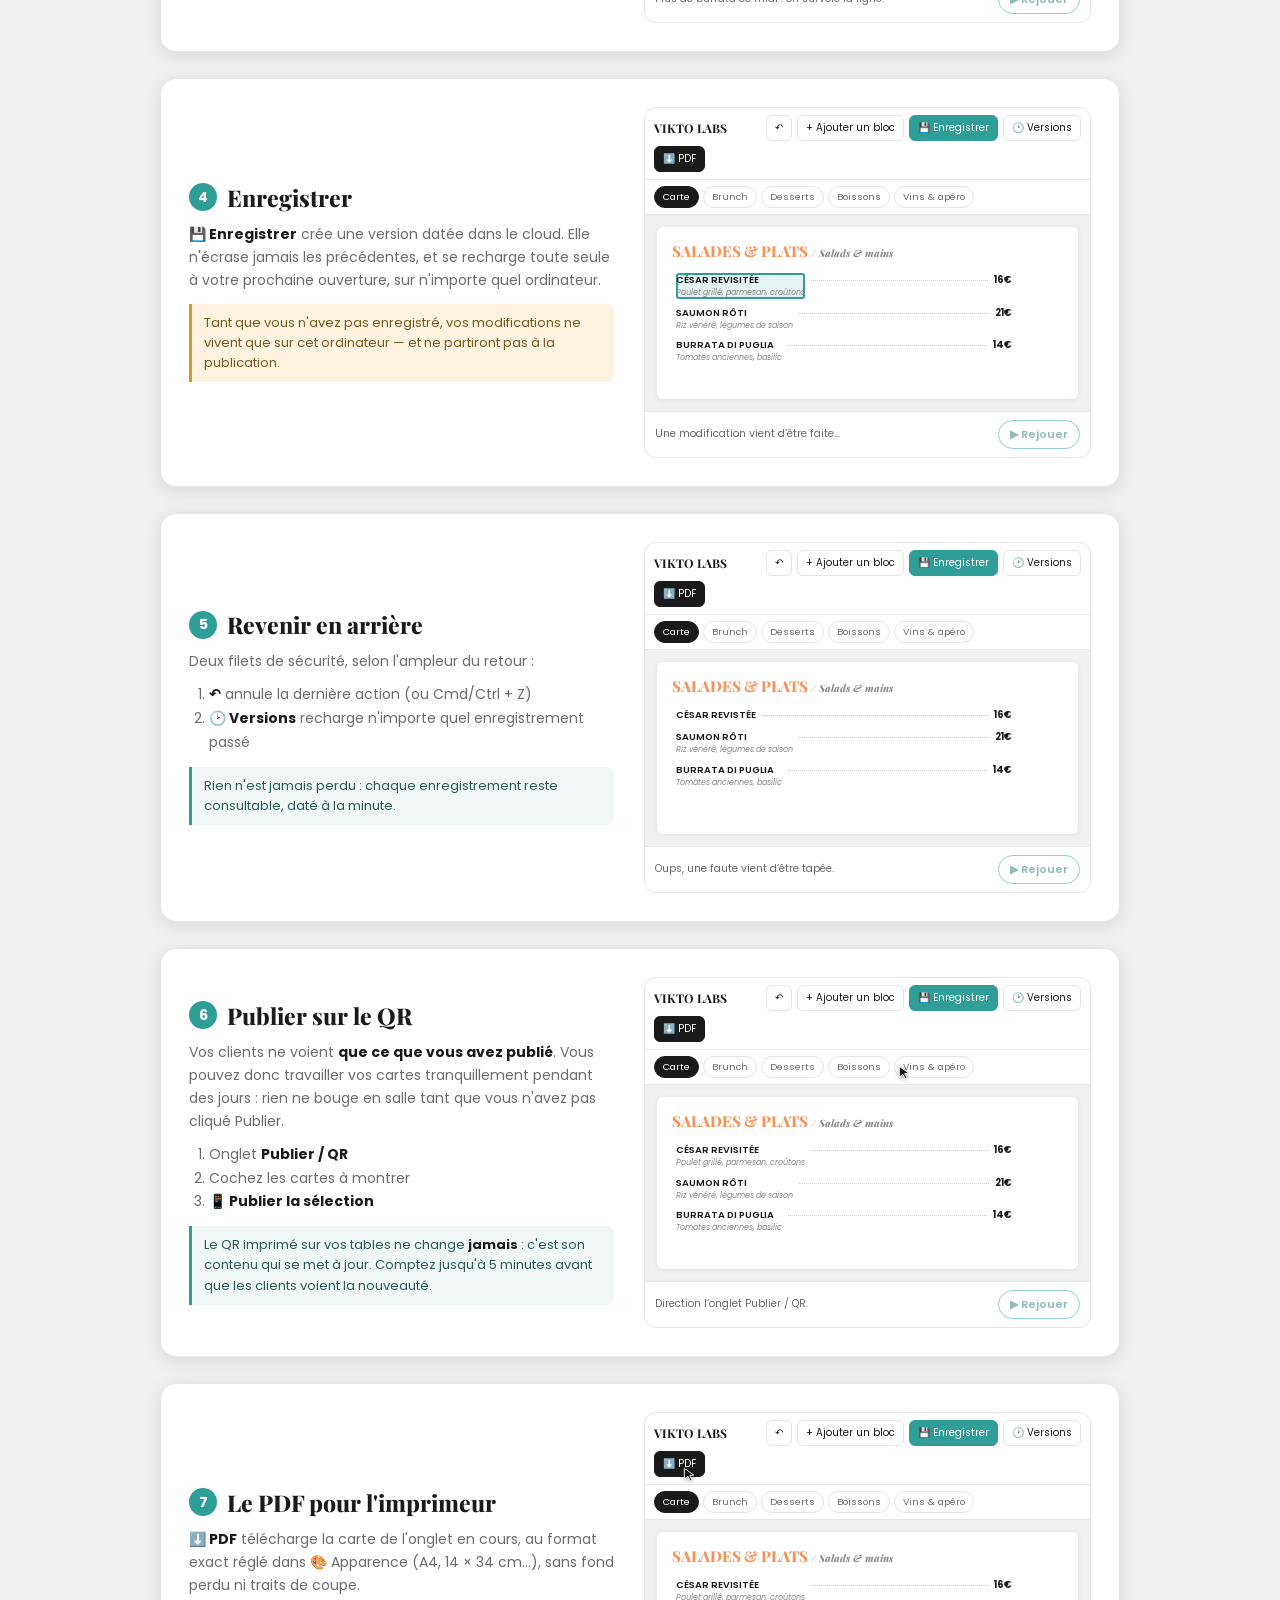
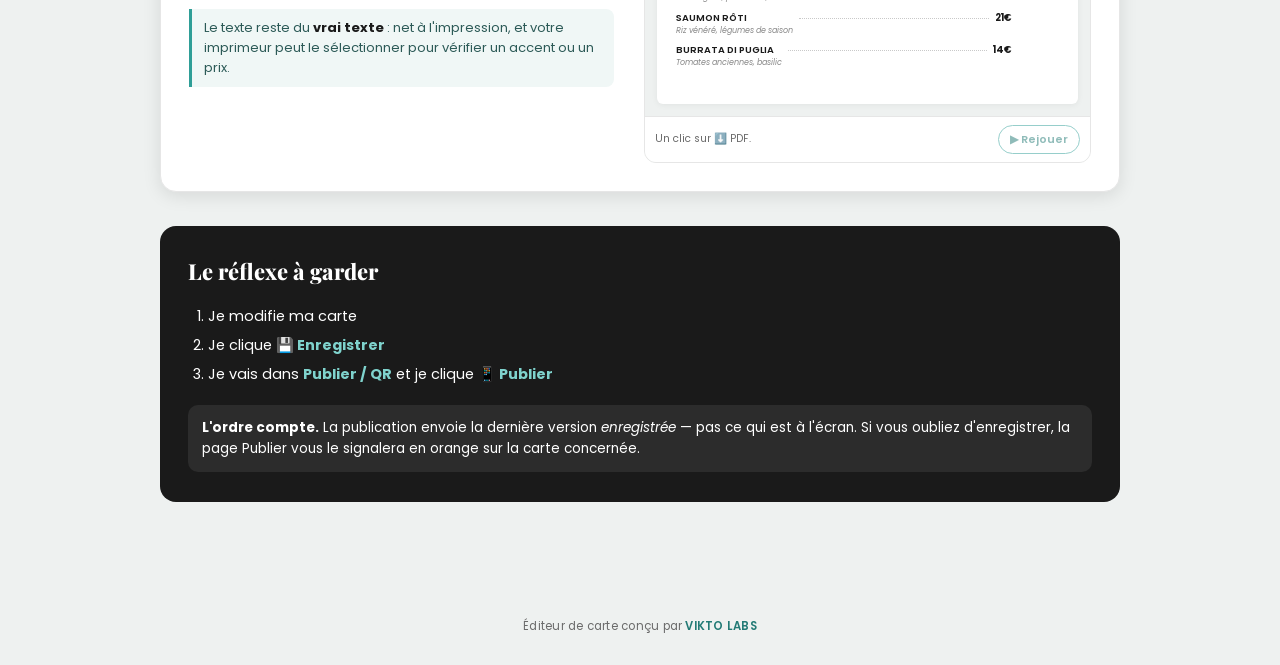
==== commit 0abb7d34: "Démo : même moteur, mêmes fonctions et même disposition que l'éditeur de La Coursive Onglets (Carte," ====
--- a/tuto.html
+++ b/tuto.html
@@ -3,37 +3,40 @@
 <head>
 <meta charset="utf-8">
 <meta name="viewport" content="width=device-width, initial-scale=1">
-<title>VIKTO LABS CAFÉ — Tuto</title>
+<title>VIKTO LABS Café — Tuto : prendre en main l'éditeur</title>
 <link rel="preconnect" href="https://fonts.googleapis.com">
-<link href="https://fonts.googleapis.com/css2?family=Playfair+Display:ital,wght@0,700;0,800;1,600&family=EB+Garamond:ital,wght@0,400;0,500;1,400&family=Poppins:wght@400;500;600;700&display=swap" rel="stylesheet">
-<link rel="stylesheet" href="styles.css?v=30">
-<link rel="stylesheet" href="tuto.css?v=30">
+<link href="https://fonts.googleapis.com/css2?family=Playfair+Display:wght@700;800&family=Poppins:ital,wght@0,400;0,500;0,600;0,700;1,400&display=swap" rel="stylesheet">
+<link rel="stylesheet" href="styles.css?v=40">
+<link rel="stylesheet" href="tuto.css?v=40">
 </head>
 <body class="tuto-page">
 
 <div id="toolbar">
-  <div class="brand">VIKTO LABS <small>Café · Tuto</small></div>
+  <div class="brand">VIKTO LABS <small>Tuto</small></div>
   <a class="tbtn secondary" href="index.html">← Retour à l'édition</a>
+  <a class="tbtn secondary" href="publier.html">Publier / QR</a>
 </div>
 
 <header class="tuto-hero">
   <p class="kicker">Mode d'emploi</p>
-  <h1>Votre carte, en autonomie</h1>
-  <p>Six démonstrations animées : cliquez sur <b>Rejouer</b> pour voir le geste se faire tout seul.
-     Aucun risque — ce sont des maquettes, votre vraie carte ne bouge pas.</p>
+  <h1>Vos cartes, en autonomie</h1>
+  <p>Sept démonstrations animées : cliquez sur <b>Rejouer</b> pour voir le geste se faire tout seul.
+     Aucun risque — ce sont des maquettes, vos vraies cartes ne bougent pas.</p>
 </header>
 
 <nav class="tuto-toc">
   <a href="#c1"><span class="n">1</span> Modifier un texte</a>
-  <a href="#c2"><span class="n">2</span> Ajouter un produit</a>
-  <a href="#c3"><span class="n">3</span> Végé / sans gluten</a>
-  <a href="#c4"><span class="n">4</span> Masquer un produit</a>
-  <a href="#c5"><span class="n">5</span> Enregistrer</a>
-  <a href="#c6"><span class="n">6</span> Le PDF imprimeur</a>
+  <a href="#c2"><span class="n">2</span> Ajouter un plat</a>
+  <a href="#c3"><span class="n">3</span> Masquer un plat</a>
+  <a href="#c4"><span class="n">4</span> Enregistrer</a>
+  <a href="#c5"><span class="n">5</span> Revenir en arrière</a>
+  <a href="#c6"><span class="n">6</span> Publier sur le QR</a>
+  <a href="#c7"><span class="n">7</span> Le PDF imprimeur</a>
 </nav>
 
 <main class="tuto-wrap">
 
+  <!-- 1 -->
   <section class="chap" id="c1">
     <div class="chap-txt">
       <h2><span class="n">1</span> Modifier un texte</h2>
@@ -43,62 +46,87 @@
         <li>Tapez — comme dans un traitement de texte</li>
         <li>Cliquez ailleurs pour valider</li>
       </ol>
-      <div class="chap-note">Nom du produit, description, prix, titre de rubrique : tout est modifiable de cette façon.</div>
+      <div class="chap-note">Nom du plat, traduction anglaise, prix, titre de section : tout est modifiable de cette façon.</div>
     </div>
     <div class="demo" data-demo="edit"></div>
   </section>
 
+  <!-- 2 -->
   <section class="chap" id="c2">
     <div class="chap-txt">
-      <h2><span class="n">2</span> Ajouter un produit</h2>
+      <h2><span class="n">2</span> Ajouter un plat</h2>
       <p>Cliquez sur la ligne après laquelle insérer, puis sur <b>+ Ajouter un bloc</b> et choisissez le type.</p>
-      <div class="chap-note">Pour déplacer un produit ailleurs — même dans une autre colonne ou une autre planche —
-        attrapez la poignée <b>⠿</b> et faites-le glisser.</div>
+      <div class="chap-note">Les blocs proposés s'adaptent à la carte ouverte : la carte cuisine propose une image,
+        les vins et boissons proposent un sous-titre. Vous ne voyez que ce qui existe dans cette carte-là.</div>
     </div>
     <div class="demo" data-demo="add"></div>
   </section>
 
+  <!-- 3 -->
   <section class="chap" id="c3">
     <div class="chap-txt">
-      <h2><span class="n">3</span> Végétarien / sans gluten</h2>
-      <p>Deux boutons dans les contrôles de chaque ligne : <b>V</b> et <b>SG</b>. Un clic affiche le pictogramme, un autre le retire.</p>
-      <div class="chap-note">Les pictogrammes marchent aussi sur les titres de rubrique — pratique pour signaler
-        une rubrique entièrement végétarienne.</div>
-    </div>
-    <div class="demo" data-demo="picto"></div>
-  </section>
-
-  <section class="chap" id="c4">
-    <div class="chap-txt">
-      <h2><span class="n">4</span> Masquer un produit</h2>
-      <p>Rupture ou fin de saison ? Ne le supprimez pas : <b>masquez-le</b>. Il sort du PDF mais reste chez vous,
+      <h2><span class="n">3</span> Masquer un plat en rupture</h2>
+      <p>Produit épuisé ? Ne le supprimez pas : <b>masquez-le</b>. Il disparaît côté clients mais reste chez vous,
          prêt à revenir d'un clic.</p>
       <ol>
         <li>Survolez la ligne, cliquez sur <b>👁</b></li>
         <li>Elle se grise et se barre : c'est votre repère</li>
         <li>Pour le remettre : recliquez sur <b>🚫</b></li>
       </ol>
-      <div class="chap-note">Idéal pour les produits saisonniers : masqués l'hiver, réaffichés au printemps sans les ressaisir.</div>
+      <div class="chap-note">Une fois publié, le plat disparaît <b>du QR, du site et du PDF</b>. Vous seul continuez à le voir, en grisé.</div>
     </div>
     <div class="demo" data-demo="hide"></div>
   </section>
 
-  <section class="chap" id="c5">
+  <!-- 4 -->
+  <section class="chap" id="c4">
     <div class="chap-txt">
-      <h2><span class="n">5</span> Enregistrer et revenir en arrière</h2>
+      <h2><span class="n">4</span> Enregistrer</h2>
       <p><b>💾 Enregistrer</b> crée une version datée dans le cloud. Elle n'écrase jamais les précédentes,
          et se recharge toute seule à votre prochaine ouverture, sur n'importe quel ordinateur.</p>
-      <div class="chap-note">Une erreur ? <b>↶</b> annule la dernière action (ou Cmd/Ctrl + Z).
-        Pour revenir plus loin, <b>🕑 Versions</b> recharge n'importe quel enregistrement passé.</div>
+      <div class="chap-note warn">Tant que vous n'avez pas enregistré, vos modifications ne vivent que sur cet ordinateur —
+        et ne partiront pas à la publication.</div>
     </div>
     <div class="demo" data-demo="save"></div>
   </section>
 
+  <!-- 5 -->
+  <section class="chap" id="c5">
+    <div class="chap-txt">
+      <h2><span class="n">5</span> Revenir en arrière</h2>
+      <p>Deux filets de sécurité, selon l'ampleur du retour :</p>
+      <ol>
+        <li><b>↶</b> annule la dernière action (ou Cmd/Ctrl + Z)</li>
+        <li><b>🕑 Versions</b> recharge n'importe quel enregistrement passé</li>
+      </ol>
+      <div class="chap-note">Rien n'est jamais perdu : chaque enregistrement reste consultable, daté à la minute.</div>
+    </div>
+    <div class="demo" data-demo="versions"></div>
+  </section>
+
+  <!-- 6 -->
   <section class="chap" id="c6">
     <div class="chap-txt">
-      <h2><span class="n">6</span> Le PDF pour l'imprimeur</h2>
-      <p><b>⬇️ PDF</b> télécharge la carte entière : une page par planche, aux dimensions exactes
-         affichées à l'écran, sans fond perdu ni traits de coupe.</p>
+      <h2><span class="n">6</span> Publier sur le QR</h2>
+      <p>Vos clients ne voient <b>que ce que vous avez publié</b>. Vous pouvez donc travailler vos cartes
+         tranquillement pendant des jours : rien ne bouge en salle tant que vous n'avez pas cliqué Publier.</p>
+      <ol>
+        <li>Onglet <b>Publier / QR</b></li>
+        <li>Cochez les cartes à montrer</li>
+        <li><b>📱 Publier la sélection</b></li>
+      </ol>
+      <div class="chap-note">Le QR imprimé sur vos tables ne change <b>jamais</b> : c'est son contenu qui se met à jour.
+        Comptez jusqu'à 5 minutes avant que les clients voient la nouveauté.</div>
+    </div>
+    <div class="demo" data-demo="publish"></div>
+  </section>
+
+  <!-- 7 -->
+  <section class="chap" id="c7">
+    <div class="chap-txt">
+      <h2><span class="n">7</span> Le PDF pour l'imprimeur</h2>
+      <p><b>⬇️ PDF</b> télécharge la carte de l'onglet en cours, au format exact réglé dans 🎨 Apparence
+         (A4, 14 × 34 cm…), sans fond perdu ni traits de coupe.</p>
       <div class="chap-note">Le texte reste du <b>vrai texte</b> : net à l'impression, et votre imprimeur peut le
         sélectionner pour vérifier un accent ou un prix.</div>
     </div>
@@ -110,12 +138,11 @@
     <ol>
       <li>Je modifie ma carte</li>
       <li>Je clique <b>💾 Enregistrer</b></li>
-      <li>Je télécharge le <b>⬇️ PDF</b> pour l'imprimeur</li>
+      <li>Je vais dans <b>Publier / QR</b> et je clique <b>📱 Publier</b></li>
     </ol>
     <div class="rappel">
-      <b>Enregistrez avant de fermer.</b> Tant que vous n'avez pas cliqué sur Enregistrer, vos modifications
-      ne vivent que sur cet ordinateur. Un brouillon local vous est proposé à la réouverture, mais il ne
-      remplace pas une version enregistrée.
+      <b>L'ordre compte.</b> La publication envoie la dernière version <i>enregistrée</i> — pas ce qui est à l'écran.
+      Si vous oubliez d'enregistrer, la page Publier vous le signalera en orange sur la carte concernée.
     </div>
   </section>
 
@@ -125,7 +152,8 @@
   Éditeur de carte conçu par <a href="https://vikto-labs.fr" target="_blank" rel="noopener">VIKTO LABS</a>
 </footer>
 
-<script src="tuto.js?v=30"></script>
-<script src="aide.js?v=30"></script>
+<script src="menus-config.js?v=40"></script>
+<script src="tuto.js?v=40"></script>
+<script src="aide.js?v=40"></script>
 </body>
 </html>
--- a/styles.css
+++ b/styles.css
@@ -1,27 +1,22 @@
 :root{
-  --ink:#2e2b26;
-  --teal:#33302a;         /* charbon (chrome + accents UI) */
-  --teal-dark:#201e1a;
-  --grey:#8a857b;
-  --paper:#fffdf9;
-  --line:#e7e1d4;
-  --bg:#ebe5d7;
-  --danger:#b5503f;
-  --peach:#efe9db;
-  --shadow:0 6px 26px rgba(70,66,58,.16);
-  /* Planche paysage 3 volets — dimensions du dépliant imprimé (1 pt = 1 px, 1325 × 852 pt) */
-  --sheet-w:1325px;
-  --sheet-h:964px;        /* largeur 1325 = imprimé ; hauteur resserrée vers le format paysage de l'imprimé */
-  --sheet-pad:30px;
-  --volet-h:904px;        /* --sheet-h - 2*--sheet-pad ; volets ~410px comme l'imprimé */
+  --ink:#1a1a1a;
+  --teal:#2f9e97;
+  --teal-dark:#227a75;
+  --grey:#6b6b6b;
+  --paper:#ffffff;
+  --line:#e6e6e6;
+  --bg:#eef1f0;
+  --danger:#c94b4b;
+  --shadow:0 4px 18px rgba(0,0,0,.10);
+  /* A4 à 96 dpi */
+  --page-w:794px;
+  --page-h:1123px;
   /* Apparence personnalisable (modale 🎨) */
-  --font-title:'Syne', sans-serif;
-  --font-body:'EB Garamond', serif;
-  --font-name:'Syne', sans-serif;      /* noms de produits — meme famille que les titres */
-  --title-color:#2e2b26;
-  --accent:#a9432f;      /* terre cuite : rouge VIKTO LABS adapte au papier */
-  --page-bg:#f6f2e9;
-  --olive:#5d7a3a;       /* pictogramme vegetarien */
+  --font-title:'Playfair Display', serif;
+  --font-body:'Poppins', sans-serif;
+  --title-color:#1a1a1a;
+  --accent:#227a75;
+  --page-bg:#ffffff;
 }
 
 *{box-sizing:border-box;}
@@ -30,9 +25,69 @@
   background:var(--bg);
   font-family:'Poppins',sans-serif;
   color:var(--ink);
-  padding-top:74px;
+  padding-top:118px;
   min-height:100vh;
-  overflow-x:auto;
+}
+
+/* ---------- Barre d'onglets des cartes ---------- */
+#menuTabs{
+  position:fixed; top:64px; left:0; right:0; height:46px; z-index:190;
+  display:flex; gap:4px; align-items:stretch;
+  padding:0 14px; background:#f6f4f1; border-bottom:1px solid var(--line);
+  overflow-x:auto; -webkit-overflow-scrolling:touch;
+}
+.menu-tab{
+  display:flex; flex-direction:column; justify-content:center; align-items:center;
+  padding:0 16px; text-decoration:none; color:#6b6b6b; white-space:nowrap;
+  border-bottom:2.5px solid transparent; font-size:13.5px; font-weight:600;
+  transition:color .12s, border-color .12s, background .12s;
+}
+.menu-tab .hint{font-size:9.5px; font-weight:500; letter-spacing:.06em; text-transform:uppercase; opacity:.6; margin-top:-1px;}
+.menu-tab:hover{color:var(--ink); background:rgba(0,0,0,.03);}
+.menu-tab.active{color:var(--teal-dark); border-bottom-color:var(--teal);}
+.menu-tab.publish-tab{margin-left:auto; color:var(--teal-dark);}
+.menu-tab.publish-tab:hover{background:rgba(47,158,151,.1);}
+
+/* ---------- Page Publier ---------- */
+body.publier-page{padding-top:84px; background:#eef1f0;}
+.publier{max-width:820px; margin:24px auto 80px; padding:0 18px; display:flex; flex-direction:column; gap:22px;}
+.pub-card{background:#fff; border:1px solid var(--line); border-radius:14px; padding:26px 26px 24px; box-shadow:var(--shadow);}
+.pub-card .kicker{font-size:11px; letter-spacing:.22em; text-transform:uppercase; color:var(--teal-dark); font-weight:600; margin:0 0 8px;}
+.pub-card h2{font-family:'Playfair Display',serif; font-size:24px; margin:0 0 10px;}
+.pub-card .muted{color:var(--grey); font-size:13.5px; line-height:1.6; margin:0 0 6px;}
+.qr-card{display:flex; gap:26px; align-items:center;}
+.qr-left img{width:180px; height:180px; border:1px solid var(--line); border-radius:10px; display:block;}
+.qr-right{flex:1;}
+.qr-actions{display:flex; flex-wrap:wrap; gap:8px; margin:16px 0 8px;}
+.public-url{font-size:12px; color:var(--grey); word-break:break-all; background:#f6f4f1; border-radius:6px; padding:8px 10px; margin-top:6px;}
+.pub-list{display:flex; flex-direction:column; gap:8px; margin:16px 0 20px;}
+.pub-row{display:flex; align-items:center; gap:14px; border:1px solid var(--line); border-radius:10px; padding:12px 14px; cursor:pointer;}
+.pub-row:hover{border-color:var(--teal);}
+.pub-chk{width:20px; height:20px; flex:none; accent-color:var(--teal); cursor:pointer;}
+.pub-chk:disabled{cursor:not-allowed;}
+.pub-row-main{flex:1;}
+.pub-row-title{font-weight:600; font-size:15px;}
+.pub-row-title .tag.live{font-size:10px; background:var(--teal); color:#fff; border-radius:10px; padding:1px 8px; margin-left:8px; vertical-align:middle; letter-spacing:.04em;}
+.pub-row-meta{font-size:12px; color:var(--grey); margin-top:2px;}
+.pub-row-warn{
+  font-size:12px; color:#8a5a12; background:#fdf3e0; border:1px solid #f0d9ae;
+  border-radius:8px; padding:6px 9px; margin-top:6px; line-height:1.35;
+}
+
+/* Signature du studio */
+.vikto-credit{
+  text-align:center; font-size:11.5px; color:var(--grey);
+  padding:26px 16px 30px; letter-spacing:.02em;
+}
+.vikto-credit a{color:var(--teal-dark); text-decoration:none; font-weight:600;}
+.vikto-credit a:hover{text-decoration:underline;}
+.pub-row-edit{font-size:12.5px; color:var(--teal-dark); text-decoration:none; font-weight:600; white-space:nowrap;}
+.pub-footer{display:flex; align-items:center; justify-content:space-between; gap:16px; flex-wrap:wrap;}
+@media (max-width:640px){
+  .qr-card{flex-direction:column; text-align:center;}
+  .qr-actions{justify-content:center;}
+  .pub-footer{flex-direction:column; align-items:stretch;}
+  .pub-footer .big{width:100%;}
 }
 
 /* ---------- Toolbar ---------- */
@@ -67,269 +122,174 @@
 #syncStatus.ok .dot{background:var(--teal);}
 #syncStatus.warn .dot{background:#e0a33d;}
 
-/* ---------- Canvas / planches ---------- */
+/* ---------- Canvas / pages ---------- */
 #canvasWrap{
-  display:flex; flex-direction:column; align-items:center; gap:58px;
-  padding:44px 40px 130px; min-width:min-content;
-}
-.sheet{
-  background:var(--page-bg); width:var(--sheet-w); height:var(--sheet-h);
-  box-shadow:var(--shadow); position:relative; flex:none;
-  padding:var(--sheet-pad);
-  display:flex; gap:18px;
+  max-width:980px; margin:32px auto 120px; padding:0 16px;
+  display:flex; flex-direction:column; align-items:center; gap:40px;
+}
+.pdf-page{
+  background:var(--page-bg); width:var(--page-w); height:var(--page-h);
+  box-shadow:var(--shadow); position:relative;
+  padding:var(--page-pad, 44px 52px 52px);
   font-family:var(--font-body);
-}
-.sheet-label{
-  position:absolute; top:-26px; left:0; font-size:11px; color:var(--grey);
-  letter-spacing:.06em; text-transform:uppercase;
-}
-.sheet-overflow-warning{
+  flex:none;
+}
+.pdf-page.page-even{padding:var(--page-pad-even, var(--page-pad, 44px 52px 52px));}
+
+/* ---------- Bloc image / logo ---------- */
+.blk-image .img-block-slot{display:flex; justify-content:center;}
+.blk-image img{max-width:100%; height:auto;}
+
+/* ===================== Thème « Vigne » (ornements vectoriels) ===================== */
+
+/* double filet d'encadrement */
+.theme-vigne .pdf-page::before{
+  content:''; position:absolute; inset:12px; pointer-events:none;
+  border:1.5px solid var(--accent);
+  outline:1px solid rgba(163,128,28,.45);
+  outline-offset:3px;
+}
+/* titres de section : centrés, sans filet, ornement de vigne dessous */
+.theme-vigne .blk-section h2{
+  text-align:center; border-bottom:none; padding-bottom:0;
+  letter-spacing:.09em; margin:18px 0 2px;
+}
+.theme-vigne .blk-section h2::after{
+  content:''; display:block; height:16px; margin:4px auto 0; max-width:240px;
+  background:url('assets/ornament-vine.svg') center/contain no-repeat;
+}
+.theme-vigne .blk-section h2 .en{display:block; font-size:11.5px; margin-top:1px;}
+/* sous-titres (formule heading) : centrés, petites capitales dorées */
+.theme-vigne .blk-formule.heading{
+  text-align:center; text-transform:uppercase; letter-spacing:.22em;
+  font-size:11.5px; font-weight:600; color:var(--accent); margin-top:10px;
+}
+/* séparateur : grappe au lieu d'un trait */
+.theme-vigne .blk-divider{
+  height:16px; background:url('assets/ornament-grape.svg') center/contain no-repeat;
+  margin:12px 0; opacity:.9;
+}
+.theme-vigne .blk-item .leader{border-bottom-color:rgba(163,128,28,.38);}
+.theme-vigne .blk-item .fr{font-weight:500;}
+.page-label{
+  position:absolute; top:-28px; left:0; font-size:11px; color:var(--grey);
+  letter-spacing:.06em; text-transform:uppercase; white-space:nowrap;
+}
+.page-label .page-fmt{color:var(--teal-dark); font-weight:700; letter-spacing:.03em;}
+
+/* Pas de filet sous les titres de section (fidèle à la composition d'origine) */
+.no-section-underline .blk-section h2{border-bottom:none;}
+.page-overflow-warning{
   position:absolute; left:0; right:0; bottom:-30px;
   display:none; align-items:center; justify-content:center; gap:8px;
   color:var(--danger); font-size:12px; font-weight:600;
 }
-.sheet.overflowing{outline:2px dashed var(--danger);}
-.sheet.overflowing .sheet-overflow-warning{display:flex;}
-
-/* ---------- Volet (colonne) ---------- */
-.volet{
-  flex:1 1 0; min-width:0; height:var(--volet-h);
-  display:flex; flex-direction:column; justify-content:flex-start; overflow:visible;
-}
-/* groupe « section + ses lignes » — espacement CONSTANT entre sections (rythme homogène d'une colonne à l'autre) */
-.section-group{display:flex; flex-direction:column; flex:0 0 auto;}
-.section-group + .section-group{margin-top:15px;}
+.pdf-page.overflowing{outline:2px dashed var(--danger);}
+.pdf-page.overflowing .page-overflow-warning{display:flex;}
 
 /* ---------- Blocks (generic) ---------- */
 .block{
-  position:relative; margin-bottom:0; border-radius:4px;
-  padding:0 3px; transition:background .12s;
-}
-.block:hover{background:rgba(70,66,58,.06);}
+  position:relative; margin-bottom:4px; border-radius:4px;
+  padding:2px 4px; transition:background .12s;
+}
+.block:hover{background:rgba(47,158,151,.06);}
 .block.selected{outline:2px dashed var(--teal);}
 
 /* Contrôles en bout de ligne */
 .row-controls{
-  position:absolute; right:-4px; top:50%;
+  position:absolute; right:-6px; top:50%;
   transform:translate(100%,-50%);
-  display:flex; align-items:center; gap:3px; z-index:6;
+  display:flex; align-items:center; gap:3px;
 }
 .rctrl{
-  width:22px;height:22px; border-radius:6px; border:1px solid var(--line);
-  background:#fff; cursor:pointer; font-size:11px; line-height:1;
+  width:24px;height:24px; border-radius:6px; border:1px solid var(--line);
+  background:#fff; cursor:pointer; font-size:12px; line-height:1;
   display:flex; align-items:center; justify-content:center;
   box-shadow:0 1px 4px rgba(0,0,0,.08);
   opacity:0; transition:opacity .12s, background .12s;
   color:#444; padding:0;
 }
 .rctrl:hover{background:#f2f2f2;}
-.rctrl.del{color:var(--danger); font-weight:700;}
-.rctrl.del:hover{background:#fdeaea;}
-.rctrl.grip{cursor:grab; color:#7a7a72; font-size:13px;}
-.rctrl.grip:active{cursor:grabbing;}
-/* Toggles régime (végé / sans gluten) : picto grisé = off, teinté vert = on */
-.rctrl.diet-tgl{width:auto; padding:0 6px; gap:3px; color:#9a9a90; font-size:9px; font-weight:700; letter-spacing:.02em;}
-.rctrl.diet-tgl img{height:12px; width:auto; opacity:.3; transition:opacity .12s;}
-.rctrl.diet-tgl:hover{background:#f2f2f2;}
-.rctrl.diet-tgl.on{border-color:var(--teal); background:#ece5d6; color:var(--teal-dark);}
-.rctrl.diet-tgl.on img{opacity:1;}
+/* La croix de suppression reste toujours visible, discrète */
+.rctrl.del{opacity:.30; color:var(--danger); font-weight:700;}
+.rctrl.del:hover{background:#fdeaea; opacity:1;}
 .block:hover .rctrl{opacity:1;}
 .block:hover .rctrl.del{opacity:1;}
 
-/* Glisser-déposer d'un bloc */
-.block.dragging{opacity:.35;}
-body.dragging-block, body.dragging-block *{cursor:grabbing !important; user-select:none;}
-.drop-indicator{
-  position:fixed; height:3px; background:var(--teal); border-radius:2px;
-  z-index:900; pointer-events:none; box-shadow:0 0 0 1.5px #fff, 0 1px 4px rgba(0,0,0,.2);
-}
-.drop-indicator::before{content:''; position:absolute; left:-3px; top:-2.5px; width:8px; height:8px; border-radius:50%; background:var(--teal);}
-
-/* Ajout d'un bloc « au curseur » */
-body.placing-block, body.placing-block *{cursor:crosshair !important;}
-.placing-label{
-  position:fixed; z-index:950; pointer-events:none;
-  background:var(--teal); color:#fff; border-radius:8px; padding:6px 10px;
-  font-family:'Poppins',sans-serif; box-shadow:0 4px 16px rgba(0,0,0,.28);
-  display:flex; flex-direction:column; gap:1px; max-width:230px;
-}
-.placing-label b{font-weight:700; font-size:12px;}
-.placing-label span{font-size:10px; opacity:.85;}
-
 [contenteditable="true"]{outline:none; cursor:text; border-radius:3px;}
-[contenteditable="true"]:hover{background:rgba(70,66,58,.08);}
-[contenteditable="true"]:focus{background:rgba(70,66,58,.13); box-shadow:0 0 0 2px var(--teal) inset;}
+[contenteditable="true"]:hover{background:rgba(47,158,151,.08);}
+[contenteditable="true"]:focus{background:rgba(47,158,151,.14); box-shadow:0 0 0 2px var(--teal) inset;}
+
+/* ---------- Header block ---------- */
+.blk-header{display:flex; justify-content:space-between; align-items:flex-start; gap:16px; margin-bottom:6px;}
+.blk-header .titles{flex:1;}
+.blk-header h1{
+  font-family:var(--font-title); font-weight:800; font-size:44px;
+  line-height:1.04; margin:0; color:var(--title-color);
+}
+.blk-header .side{text-align:right; font-size:11.5px; color:var(--ink); min-width:190px;}
+.blk-header .side .chef{margin-bottom:5px;}
+.blk-header .side .insta{color:var(--grey);}
+.blk-header .badgeRow{display:flex; justify-content:center; margin:4px 0;}
+.logo-badge{width:128px; height:128px; object-fit:contain; transform:rotate(-15deg);}
+.img-slot{cursor:pointer; position:relative;}
+.img-slot:hover::after{
+  content:'changer l\2019image'; position:absolute; inset:auto 0 -16px 0;
+  font-size:9px; color:var(--teal-dark); text-align:center; font-weight:600;
+}
+.qr-box{width:70px;height:70px; margin-left:auto; margin-top:6px; display:flex; align-items:center; justify-content:center; background:#fff;}
+.qr-box img{width:100%; height:100%; object-fit:contain;}
 
 /* ---------- Section title ---------- */
 .blk-section h2{
-  font-family:var(--font-title); font-weight:700; font-size:15px; color:var(--title-color);
-  margin:10px 0 7px; line-height:1.0; text-transform:uppercase; letter-spacing:.04em;
-  display:flex; align-items:baseline; gap:4px;
-}
-.blk-section h2{border-bottom:1px solid rgba(169,67,47,.32); padding-bottom:4px;}
-.blk-section.big h2{font-size:18px; letter-spacing:.02em; border-bottom-width:1.4px; padding-bottom:5px;}
-.blk-section:first-child h2{margin-top:0;}
-.blk-section h2 .en{font-family:var(--font-body); font-style:italic; font-weight:400; text-transform:none; color:var(--grey); font-size:9.5px; letter-spacing:0;}
-.blk-section h2 .en.unit{font-style:normal; letter-spacing:.02em; font-size:8px; margin-left:-1px;}
-.blk-section h2 .sec-price{margin-left:auto; font-family:var(--font-body); font-style:normal; font-weight:600; text-transform:none; font-size:11px; color:var(--accent); letter-spacing:0;}
-.blk-section:first-child h2{margin-top:0;}
+  font-family:var(--font-title); font-weight:800; font-size:16.5px; color:var(--title-color);
+  margin:12px 0 4px; text-transform:uppercase; letter-spacing:.02em;
+  border-bottom:1.5px solid var(--title-color); padding-bottom:3px;
+}
+.blk-section h2 .en{font-family:'Poppins',sans-serif; font-style:italic; font-weight:400; text-transform:none; color:var(--grey); font-size:13px;}
 
 /* ---------- Item row ---------- */
-.blk-item{display:flex; align-items:flex-start; gap:6px; padding:0 3px; margin-bottom:9px; line-height:1.05;}
-.blk-item.inline, .blk-item.wine{margin-bottom:1.5px;}
-.blk-item.inline{align-items:baseline;}
-.blk-item .txt{flex:1 1 auto; min-width:0;}
-.blk-item .fr{font-family:var(--font-name); font-size:10.5px; font-weight:600; color:var(--title-color); letter-spacing:.03em; line-height:1.22;}
-.blk-item .en{font-size:10.5px; font-style:italic; color:#5b564d; margin-top:2px; line-height:1.3; max-width:320px;}
-.blk-item .en:empty{display:none;}
-/* Item « inline » : qualificatif court sur la même ligne que le nom (ex. « 33 cl ») */
-.blk-item.inline .fr{display:inline;}
-.blk-item.inline .en{display:inline; margin-left:5px;}
-.blk-item .price{flex:none; font-size:10.5px; font-style:normal; font-weight:600; color:var(--accent); white-space:nowrap; text-align:right; margin-left:8px; line-height:1.1;}
-/* Meneur de pointillés (désactivé par défaut — l'imprimé n'en a pas) */
-.blk-item .leader{flex:1 1 auto; align-self:flex-start; height:12px; border-bottom:1.4px dotted rgba(169,67,47,.34); margin:0 2px;}
-body.leaders-off .blk-item .leader{display:none;}
-
-/* Items « half » (cocktails, shots) répartis en 2 sous-colonnes, façon dépliant */
-.item-grid{column-count:2; column-gap:18px; margin:2px 0 3px;}
-.item-grid .blk-item{break-inside:avoid; margin-bottom:5px;}
-.item-grid .blk-item .leader{display:none;}
-/* prix vides (cocktails/shots) invisibles ; prix non vides (petits plus) visibles */
-.item-grid .blk-item .price{flex:1 1 auto; text-align:right;}
-/* libellés compacts : tenir chaque item sur une seule ligne (petits plus, cocktails) */
-.item-grid .blk-item .fr{font-size:8.5px; letter-spacing:0;}
-/* descriptions compactes dans la grille (cocktails/shots/petits plus) : rester sous le nom */
-.item-grid .blk-item .en{font-size:8.5px; line-height:1.15; max-width:none;}
-
-/* Pictos régime (sans gluten / végétarien) */
-.diet{height:13px; width:auto; vertical-align:-1px; margin-left:5px;}
-.blk-section h2 .diet{height:13px; vertical-align:-1px;}
-.diet-legend{display:inline-flex; align-items:center; gap:2px; margin-left:6px; white-space:nowrap;}
-.diet-legend .diet{margin-left:1px;}
-
-/* Colonnes de prix (vins / champagnes) — valeurs centrées + filets verticaux, façon imprimé */
-.pcols{flex:none; display:flex; align-self:flex-start;}
-.pcell{width:34px; text-align:center; font-style:italic; font-size:9.5px; color:var(--ink);}
-.blk-item.wine .pcols .pcell + .pcell{border-left:1px solid rgba(70,66,58,.16);}
-/* nom de vin : serif régulier (pas gras sans) comme l'imprimé */
-.blk-item.wine .fr{display:inline; font-family:var(--font-body); font-weight:400; color:var(--ink); text-transform:none; letter-spacing:0; font-size:9.5px;}
-/* lignes de vins : interligne serré, prix et nom sur la même baseline (façon imprimé) */
-/* réduire la strut : sans font-size, .txt hérite 16px du body → interligne géant */
-.blk-item.wine .txt{font-size:9.5px;}
-.blk-item.wine{align-items:baseline; margin:1px 0; line-height:1.2;}
-.blk-item.wine .fr{line-height:1.2;}
-.blk-item.wine .pcell{line-height:1.2;}
-/* annotation (demi sec / local) : minuscule exposant compact non sécable, sans hauteur ajoutée */
-.blk-item.wine .en{display:inline; font-size:0.55em; vertical-align:super; line-height:0; white-space:nowrap; font-style:italic; margin-left:3px; margin-top:0; color:var(--grey);}
-.blk-pricehead{display:flex; align-items:flex-end; margin:2px 0 1px;}
-.blk-pricehead .ph-spacer{flex:1 1 auto;}
-.pcell.head{width:34px; font-style:normal; font-size:7px; line-height:1.15; color:var(--grey);
-  text-transform:none; letter-spacing:.01em; white-space:pre-line; text-align:center;}
-
-/* Éléments décoratifs (déplaçables) */
-.blk-deco{position:absolute; cursor:move; z-index:4; line-height:0; padding:0; margin:0;}
-.blk-deco:hover{background:transparent; outline:1px dashed rgba(70,66,58,.35);}
-.blk-deco.selected{outline:1.5px dashed var(--teal);}
-.deco-img{width:100%; height:auto; display:block; pointer-events:none; user-select:none;}
-.deco-controls{position:absolute; top:-11px; right:-6px; display:flex; gap:3px; opacity:0; transition:opacity .12s;}
-.blk-deco:hover .deco-controls, .blk-deco.selected .deco-controls{opacity:1;}
-.deco-resize{position:absolute; right:-6px; bottom:-6px; width:12px; height:12px; border-radius:50%;
-  background:var(--teal); border:2px solid #fff; cursor:nwse-resize; opacity:0; transition:opacity .12s;}
-.blk-deco:hover .deco-resize, .blk-deco.selected .deco-resize{opacity:1;}
+.blk-item{display:flex; justify-content:space-between; align-items:flex-start; gap:12px; padding:var(--item-pad-v,2px) 4px;}
+.item-tag{width:13px; height:13px; margin-left:5px; vertical-align:-2px; display:inline-block;}
+.blk-item .txt{flex:0 1 auto; max-width:78%;}
+.blk-item .fr{font-size:11.8px; font-weight:600; letter-spacing:.01em; line-height:1.3;}
+.blk-item .en{font-size:10.6px; font-style:italic; color:var(--grey); margin-top:0; line-height:1.3;}
+.blk-item .price{font-size:11.8px; font-weight:600; white-space:nowrap; min-width:56px; text-align:right;}
+.blk-item .leader{flex:1; min-width:18px; align-self:flex-start; height:13px; border-bottom:1.5px dotted #c9c9c9; margin:0 2px;}
+body.leaders-off .blk-item .leader{border-bottom:none;}
 
 /* ---------- Formule ---------- */
-.blk-formule{color:#5b564d; font-weight:500; font-size:10px; line-height:1.2; font-style:italic;}
-/* l'accent reste rare — prix, filets, couverture — donc il porte */
-.blk-formule.heading{font-family:var(--font-name); font-style:normal; font-weight:700; letter-spacing:.06em; text-transform:uppercase; font-size:10px; color:var(--title-color); margin-top:3px;}
+.blk-formule{color:var(--formule-color-override, var(--accent)); font-weight:600; font-size:12.5px; line-height:1.45;}
+.blk-formule.italic{font-style:italic; font-weight:500;}
+.blk-formule.heading{font-weight:700; letter-spacing:.03em;}
 
 /* ---------- Note ---------- */
-.blk-note{font-size:9px; font-style:italic; color:var(--grey); line-height:1.2; margin:1px 0;}
-/* sous-titre de tête de section (PIADINAS / BUNS) : gras, vert foncé, romain */
-.blk-note.strong{font-style:normal; font-weight:700; color:var(--title-color); font-size:9.5px; margin:1px 0 2px;}
-/* légende AOP/IGP & paiements : bloc étroit centré (3 lignes) comme l'imprimé */
-.blk-note.center{text-align:center; font-size:7.2px; margin-top:6px; color:#6a6a62; max-width:330px; margin-left:auto; margin-right:auto;}
+.blk-note{font-size:10.5px; font-style:italic; color:var(--grey);}
 
 /* ---------- Divider ---------- */
-.blk-divider{height:1px; background:var(--line); margin:8px 0;}
-
-/* ---------- Marqueurs colonne / planche ---------- */
-.blk-colbreak, .blk-pagebreak{
-  display:flex; align-items:center; gap:8px; color:var(--accent);
-  font-family:'Poppins',sans-serif; font-size:9px; text-transform:uppercase; letter-spacing:.12em;
-  margin:6px 0 2px; opacity:.6;
-}
-.blk-colbreak::before,.blk-colbreak::after,
-.blk-pagebreak::before,.blk-pagebreak::after{content:''; flex:1; height:1px; background:var(--teal); opacity:.35;}
-.blk-pagebreak{margin-top:auto;}
-
-/* ---------- Couverture typographique (volet 3, planche 1) — sans cadre ---------- */
-.blk-panel{ height:100%; display:flex; padding:0; margin:0; }
-.blk-panel:hover{background:transparent;}
-.panel-type{
-  flex:1 1 auto; height:100%; display:flex; flex-direction:column;
-  align-items:center; justify-content:space-between; text-align:center;
-  padding:11% 8%;
-}
-/* Surtitre et pied de couverture : en terre cuite, ils encadrent le nom
-   et rappellent la couleur d'accent presente sur toute la carte. */
-.panel-kicker, .panel-foot{
-  font-family:'Syne',sans-serif; font-weight:600; font-size:11px;
-  letter-spacing:.3em; text-transform:uppercase; color:var(--accent); opacity:.9;
-}
-.panel-mid{display:flex; flex-direction:column; align-items:center; gap:16px;}
-.panel-name{
-  font-family:var(--font-title); font-weight:800; font-size:52px; line-height:1.06;
-  letter-spacing:-.01em; color:var(--title-color); text-wrap:balance;
-}
-.panel-rule{width:78px; height:2px; background:var(--accent); opacity:1;}
-.panel-caption{
-  font-family:var(--font-body); font-style:italic; font-weight:400;
-  font-size:19px; color:var(--title-color); line-height:1.4; max-width:84%;
-}
-.panel-caption em{font-style:italic;}
-
-/* ---------- Brunch — bloc typographique sans cadre ---------- */
-.blk-brunch{ width:100%; margin:0 0 10px; padding:0; text-align:center; }
-.volet:has(.blk-brunch){justify-content:flex-start;}
-.blk-brunch:hover{background:transparent;}
-.brunch-inner{
-  display:flex; flex-direction:column; align-items:center; text-align:center;
-  color:var(--title-color); padding:4px 5% 2px;
-}
-.brunch-title{font-family:var(--font-title); font-weight:800; font-size:54px; line-height:.92; letter-spacing:.01em;}
-.brunch-sub{font-family:var(--font-body); font-style:italic; font-size:15px; margin-top:8px; color:var(--title-color);}
-.brunch-offer{font-family:var(--font-title); font-weight:700; font-size:15px; letter-spacing:.04em; margin-top:14px; text-transform:uppercase;}
-.brunch-offer i{font-weight:400; font-style:italic; color:var(--accent);}
-.brunch-sep{color:var(--accent); font-size:12px; margin:10px 0; opacity:.7;}
-.brunch-h{font-family:var(--font-name); font-weight:700; font-size:11.5px; letter-spacing:.06em; text-transform:uppercase; color:var(--title-color);}
-.brunch-b{font-family:var(--font-body); font-size:11px; font-style:normal; color:var(--ink); line-height:1.3; margin-top:3px;}
-
-/* ---------- Menu Enfant — bloc typographique sans cadre ---------- */
-.blk-enfant{ width:100%; margin:16px 0 6px; padding:12px 0 0; text-align:center; border-top:1px solid rgba(70,66,58,.22); }
-.blk-enfant:hover{background:transparent;}
-.enfant-inner{
-  display:flex; flex-direction:column; align-items:center; text-align:center;
-  color:var(--title-color); padding:0 5%;
-}
-.enfant-title{font-family:var(--font-title); font-weight:800; font-size:30px; line-height:.95;}
-.enfant-offer{font-family:var(--font-name); font-weight:700; font-size:11px; letter-spacing:.08em; text-transform:uppercase; margin-top:8px;}
-.enfant-offer i{font-family:var(--font-title); font-weight:400; font-style:italic; color:var(--accent);}
-.enfant-b{font-family:var(--font-body); font-size:11px; font-style:normal; color:var(--ink); line-height:1.35; margin-top:6px;}
-
-/* ---------- Empty hint ---------- */
+.blk-divider{height:1px; background:var(--line); margin:10px 0;}
+
+/* ---------- Page break marker ---------- */
+.blk-pagebreak{
+  display:flex; align-items:center; gap:10px; color:var(--accent);
+  font-size:11px; text-transform:uppercase; letter-spacing:.08em; margin:12px 0 0;
+}
+.blk-pagebreak::before,.blk-pagebreak::after{content:''; flex:1; height:1px; background:var(--teal); opacity:.4;}
+
+/* ---------- Empty page hint ---------- */
 .page-empty-hint{color:var(--grey); font-size:13px; text-align:center; padding:40px 0; border:1px dashed var(--line); border-radius:8px;}
 
 /* ---------- Insert-here bar ---------- */
-.insert-bar{height:0; margin:0; display:flex; align-items:center; justify-content:center; opacity:0; transition:opacity .12s; position:relative; z-index:5; overflow:visible;}
+.insert-bar{height:12px; margin:-6px 0; display:flex; align-items:center; justify-content:center; opacity:0; transition:opacity .12s; position:relative; z-index:5;}
 .insert-bar:hover{opacity:1;}
 .insert-bar button{
-  font-size:10px; background:var(--teal); color:#fff; border:none; border-radius:20px;
-  padding:1px 9px; cursor:pointer; font-family:'Poppins',sans-serif;
+  font-size:11px; background:var(--teal); color:#fff; border:none; border-radius:20px;
+  padding:2px 10px; cursor:pointer;
 }
 
 /* ---------- Reprise de brouillon ---------- */
 #draftBanner{
-  display:none; position:fixed; top:64px; left:0; right:0; z-index:190;
+  display:none; position:fixed; top:110px; left:0; right:0; z-index:195;
   background:#fff7e8; border-bottom:1px solid #eeddb8; color:#7a5b1e;
   padding:10px 18px; font-size:13px; text-align:center;
 }
@@ -358,7 +318,7 @@
   text-align:left; background:#fafafa; transition:border-color .12s, background .12s;
   font-family:'Poppins',sans-serif;
 }
-.block-opt:hover{border-color:var(--teal); background:#efe9dc;}
+.block-opt:hover{border-color:var(--teal); background:#f2fbfa;}
 .block-opt .ttl{font-weight:700; font-size:13.5px; margin-bottom:3px;}
 .block-opt .desc{font-size:11.5px; color:var(--grey);}
 
@@ -382,6 +342,12 @@
   font-family:'Poppins',sans-serif; background:#fff;
 }
 .field select:focus{outline:none; border-color:var(--teal);}
+.margin-inputs{display:flex; gap:6px;}
+.margin-inputs input{
+  width:25%; padding:8px 6px; border:1px solid var(--line); border-radius:8px;
+  font-size:13px; font-family:'Poppins',sans-serif; text-align:center;
+}
+.margin-inputs input:focus{outline:none; border-color:var(--teal);}
 .field input[type="color"]{
   width:100%; height:38px; padding:3px; border:1px solid var(--line); border-radius:8px; background:#fff; cursor:pointer;
 }
@@ -391,7 +357,7 @@
 
 /* ---------- Lien magique ---------- */
 #magicLinkBox{
-  margin-top:16px; padding:14px; border:1px dashed var(--teal); border-radius:10px; background:#efe9dc;
+  margin-top:16px; padding:14px; border:1px dashed var(--teal); border-radius:10px; background:#f2fbfa;
 }
 #magicLinkBox .ttl{font-weight:700; font-size:13px; margin-bottom:4px; color:var(--teal-dark);}
 #magicLinkBox p{margin:0 0 10px; font-size:12px; color:#333; line-height:1.5;}
@@ -430,110 +396,42 @@
   font-size:12px; font-weight:700; cursor:pointer; font-family:'Poppins',sans-serif;
 }
 
-/* ---------- Export (html2canvas) : masquer l'UI d'édition ---------- */
+/* ---------- Export (html2canvas) : masquer toute l'UI d'édition ---------- */
 body.exporting .row-controls,
 body.exporting .insert-bar,
-body.exporting .sheet-label,
-body.exporting .blk-colbreak,
+body.exporting .page-label,
 body.exporting .blk-pagebreak,
 body.exporting .page-empty-hint,
-body.exporting .deco-controls,
-body.exporting .deco-resize,
-body.exporting .sheet-overflow-warning{display:none !important;}
+body.exporting .page-overflow-warning{display:none !important;}
 body.exporting .block{background:transparent !important;}
 body.exporting .block.selected{outline:none !important;}
-body.exporting .blk-deco{outline:none !important;}
-body.exporting .sheet.overflowing{outline:none !important;}
-
-/* ---------- Planche 2 : répartition & grille « petits plus » (fidélité imprimé) ---------- */
-/* volets de la planche 2 : marge haute ET basse (space-evenly) au lieu d'un ancrage tout en haut */
-#canvasWrap > .sheet:nth-of-type(2) .volet{justify-content:flex-start;}
-/* grille « petits plus » : filet vertical entre les 2 sous-colonnes + libellés compacts sur une ligne */
-#canvasWrap > .sheet:nth-of-type(2) .item-grid{column-rule:1px solid rgba(70,66,58,.16);}
-#canvasWrap > .sheet:nth-of-type(2) .item-grid .blk-item .fr{font-size:7.5px;}
-
-/* ---------- Vue étroite : volets empilés ---------- */
-/* ============================ MOBILE / ÉCRAN ÉTROIT ============================ */
+body.exporting .pdf-page.overflowing{outline:none !important;}
+
+/* ---------- Print (rendu cloud + impression navigateur) ---------- */
+@media print{
+  body{padding-top:0; background:#fff;}
+  #toolbar,#menuTabs,.row-controls,.insert-bar,.modal-backdrop,#toast,#draftBanner,
+  #aideBtn,#aidePanel{display:none !important;}
+  .pdf-page{box-shadow:none; margin:0; break-after:page; page-break-after:always;}
+  #canvasWrap{margin:0; padding:0; gap:0; max-width:none;}
+  .page-label,.page-overflow-warning,.hidden-badge{display:none;}
+  .block.is-hidden{display:none !important;}
+  .pdf-page.overflowing{outline:none;}
+}
+
+/* Mode impression (?print=1) : la page ne montre QUE les cartes,
+   aux dimensions exactes. */
+body.print-mode{padding:0; background:#fff;}
+body.print-mode #toolbar, body.print-mode #menuTabs, body.print-mode #aideBtn,
+body.print-mode #aidePanel, body.print-mode #draftBanner, body.print-mode #toast,
+body.print-mode .page-label, body.print-mode .page-overflow-warning{display:none !important;}
+body.print-mode #canvasWrap{margin:0; padding:0; gap:0; max-width:none; align-items:flex-start;}
+body.print-mode .pdf-page{margin:0;}
+
 @media (max-width:900px){
-  body{overflow-x:hidden; padding-top:0;}
-  /* barre d'outils : ne plus la figer, la laisser passer à la ligne */
-  #toolbar{position:static; height:auto; flex-wrap:wrap; gap:7px; padding:10px 12px; box-shadow:none; border-bottom:1px solid var(--line);}
-  #toolbar .brand{font-size:17px; width:100%; margin:0 0 2px;}
-  .tbtn{padding:8px 11px; font-size:12.5px;}
-  #syncStatus{order:9; font-size:11px; max-width:100%;}
-
-  /* planches empilées, pleine largeur, centrées */
-  #canvasWrap{align-items:stretch; min-width:0; padding:18px 12px 80px; gap:36px;}
-  .sheet{width:auto; max-width:560px; margin:0 auto; height:auto;
-    flex-direction:column; gap:26px; padding:26px 20px;}
-  .sheet-label{position:static; margin-bottom:4px;}
-  .sheet-band{display:none;}
-  .sheet-overflow-warning{display:none !important;}
-  .sheet.overflowing{outline:none;}
-  .volet{width:auto; height:auto; flex:0 0 auto; display:block; justify-content:flex-start;}
-  .section-group{margin:0 0 16px;}
-  .section-group + .section-group{margin-top:16px;}
-  /* contrôles d'édition : masqués par défaut, révélés en touchant le bloc */
-  .row-controls{position:static; transform:none; justify-content:flex-end; margin-top:6px; gap:8px; flex-wrap:wrap; display:none;}
-  .block.selected .row-controls{display:flex;}
-  .block.selected{outline:2px dashed var(--teal); outline-offset:2px;}
-  .rctrl{opacity:1; width:30px; height:30px; font-size:13px;}
-  .rctrl.diet-tgl{width:auto; padding:0 9px; font-size:11px;}
-  .rctrl.diet-tgl img{height:15px;}
-
-  /* lisibilité : polices agrandies pour l'écran */
-  .blk-section h2{font-size:17px; margin:16px 0 9px;}
-  .blk-section.big h2{font-size:19px;}
-  .blk-item{margin-bottom:11px;}
-  .blk-item .fr{font-size:13.5px;}
-  .blk-item .en{font-size:12.5px; max-width:none; margin-top:3px;}
-  .blk-item .price{font-size:12.5px; margin-left:10px;}
-  .blk-section h2 .en{font-size:11px;}
-  .blk-section h2 .sec-price{font-size:12px;}
-  .blk-formule{font-size:12.5px;}
-  .blk-formule.heading{font-size:12px;}
-  .blk-note{font-size:11.5px;}
-  .diet{height:15px;}
-
-  /* grilles 2 sous-colonnes → 1 colonne + police lisible sur mobile */
-  .item-grid{column-count:1;}
-  .item-grid .blk-item .fr{font-size:13.5px; letter-spacing:.06em;}
-  .item-grid .blk-item .en{font-size:12px;}
-  #canvasWrap > .sheet:nth-of-type(2) .item-grid .blk-item .fr{font-size:13.5px;}
-  #canvasWrap > .sheet:nth-of-type(2) .volet{justify-content:flex-start;}
-
-  /* blocs spéciaux : pleine largeur */
-  .blk-panel{padding:8px 0;}
-  .panel-wrap{width:100%;}
-  .panel-name{font-size:46px;}
-  .blk-brunch, .blk-enfant{margin:6px 0;}
-}
-
-/* Signature du studio */
-.vikto-credit{
-  text-align:center; font-size:11.5px; color:var(--grey);
-  padding:26px 16px 30px; letter-spacing:.02em;
-}
-.vikto-credit a{color:var(--teal-dark); text-decoration:none; font-weight:600;}
-.vikto-credit a:hover{text-decoration:underline;}
-
-/* ---------- Masquage temporaire (produit épuisé) ----------
-   Le bloc reste dans la carte du restaurateur, grisé et barré, mais
-   disparaît du PDF téléchargé. */
-.block.is-hidden{opacity:.42;}
-.block.is-hidden .nm, .block.is-hidden .price, .block.is-hidden h2,
-.block.is-hidden .txt, .block.is-hidden > div[contenteditable]{
-  text-decoration:line-through; text-decoration-color:rgba(0,0,0,.35);
-}
-.block.is-hidden::after{
-  content:'Masqué'; position:absolute; left:4px; top:-9px; z-index:3;
-  background:#7a5b1e; color:#fff; font-size:9px; font-weight:600;
-  letter-spacing:.04em; padding:1px 7px; border-radius:10px; white-space:nowrap;
-  text-decoration:none; opacity:1; pointer-events:none;
-}
-.rctrl.is-off{color:#b0782a; opacity:1 !important;}
-/* à l'export : le bloc masqué disparaît complètement */
-body.exporting .block.is-hidden{display:none !important;}
+  .pdf-page{width:100%; height:auto; min-height:60vh; padding:30px 22px;}
+  .row-controls{position:static; transform:none; justify-content:flex-end;}
+}
 
 /* =====================================================
    Assistant d'aide (FAQ conversationnelle)
@@ -541,7 +439,7 @@
 #aideBtn{
   position:fixed; right:22px; bottom:22px; z-index:400;
   width:54px; height:54px; border-radius:50%;
-  background:var(--ink); color:#fff; border:none; cursor:pointer;
+  background:var(--teal); color:#fff; border:none; cursor:pointer;
   box-shadow:0 6px 22px rgba(20,17,16,.28);
   font-family:'Playfair Display',serif; font-size:26px; font-weight:700; line-height:1;
   display:flex; align-items:center; justify-content:center;
@@ -556,7 +454,7 @@
   position:fixed; right:22px; bottom:88px; z-index:400;
   width:min(390px, calc(100vw - 32px));
   max-height:min(560px, calc(100vh - 200px));
-  background:var(--paper); border:1px solid var(--line); border-radius:16px;
+  background:#fff; border:1px solid var(--line); border-radius:16px;
   box-shadow:0 18px 50px rgba(20,17,16,.24);
   display:none; flex-direction:column; overflow:hidden;
 }
@@ -565,7 +463,7 @@
 
 .aide-head{
   display:flex; align-items:flex-start; justify-content:space-between; gap:10px;
-  padding:16px 16px 13px; background:var(--ink); color:#fff; flex:none;
+  padding:16px 16px 13px; background:var(--teal); color:#fff; flex:none;
 }
 .aide-title{font-family:'Playfair Display',serif; font-size:18px; font-weight:700;}
 .aide-sub{font-size:11.5px; opacity:.85; margin-top:2px;}
@@ -580,9 +478,9 @@
   border-radius:12px; padding:11px 13px; margin-bottom:10px;
   font-size:13.2px; line-height:1.55; max-width:92%;
 }
-.aide-msg.bot{background:var(--paper); border:1px solid var(--line); color:var(--ink);}
+.aide-msg.bot{background:#fff; border:1px solid var(--line); color:var(--ink);}
 .aide-msg.user{
-  background:var(--ink); color:#fff; margin-left:auto; border-bottom-right-radius:4px;
+  background:var(--teal); color:#fff; margin-left:auto; border-bottom-right-radius:4px;
 }
 .aide-msg .aide-a-title{
   font-weight:700; color:var(--teal-dark); margin-bottom:7px; font-size:13.5px;
@@ -592,7 +490,7 @@
 .aide-msg p{margin:6px 0;}
 .aide-msg code{background:#f0efec; padding:1px 5px; border-radius:4px; font-size:12px;}
 .aide-msg .tip{
-  background:#f2fbfa; border-left:3px solid var(--ink); border-radius:0 6px 6px 0;
+  background:#f2fbfa; border-left:3px solid var(--teal); border-radius:0 6px 6px 0;
   padding:7px 10px; font-size:12.4px; color:#2b544f; margin-top:9px;
 }
 .aide-msg .warn{
@@ -607,21 +505,21 @@
 }
 .aide-chip{
   display:block; width:100%; text-align:left; margin-bottom:6px;
-  background:var(--paper); border:1px solid var(--line); border-radius:10px;
+  background:#fff; border:1px solid var(--line); border-radius:10px;
   padding:9px 12px; font-size:12.8px; font-family:'Poppins',sans-serif;
   color:var(--ink); cursor:pointer; transition:border-color .12s, background .12s;
 }
-.aide-chip:hover{border-color:var(--ink); background:#f2fbfa; color:var(--teal-dark);}
-
-.aide-form{display:flex; gap:8px; padding:11px; border-top:1px solid var(--line); background:var(--paper); flex:none;}
+.aide-chip:hover{border-color:var(--teal); background:#f2fbfa; color:var(--teal-dark);}
+
+.aide-form{display:flex; gap:8px; padding:11px; border-top:1px solid var(--line); background:#fff; flex:none;}
 .aide-form input{
   flex:1; border:1px solid var(--line); border-radius:22px; padding:10px 14px;
   font-size:13px; font-family:'Poppins',sans-serif; outline:none;
 }
-.aide-form input:focus{border-color:var(--ink);}
+.aide-form input:focus{border-color:var(--teal);}
 .aide-form button{
   flex:none; width:40px; height:40px; border-radius:50%; border:none;
-  background:var(--ink); color:#fff; cursor:pointer; font-size:15px;
+  background:var(--teal); color:#fff; cursor:pointer; font-size:15px;
 }
 .aide-form button:hover{background:var(--teal-dark);}
 
@@ -636,13 +534,13 @@
 
 /* Repli « écrire à VIKTO LABS » dans l'assistant */
 .aide-mailbox{
-  background:var(--paper); border:1px solid var(--ink); border-radius:12px;
+  background:#fff; border:1px solid var(--teal); border-radius:12px;
   padding:12px 13px; margin-bottom:12px;
 }
 .aide-mailbox-txt{font-size:12.6px; color:var(--ink); margin-bottom:9px;}
 .aide-mail{
   display:block; text-align:center; text-decoration:none;
-  background:var(--ink); color:#fff; border-radius:9px;
+  background:var(--teal); color:#fff; border-radius:9px;
   padding:10px 12px; font-size:12.8px; font-weight:600;
 }
 .aide-mail:hover{background:var(--teal-dark);}
@@ -662,3 +560,65 @@
 /* À l'export PDF, le plat masqué disparaît aussi — comme sur le site
    et la page QR (demande de Viktor, 26 juil) */
 body.exporting .block.is-hidden{display:none !important;}
+
+/* =====================================================
+   CORRECTIF EXPORT : le PDF doit TOUJOURS sortir au format
+   exact, même si la fenêtre du navigateur est étroite.
+   Sans ça, la media query mobile (≤900px) transforme la page
+   en colonne et le PDF sort condensé.
+   ===================================================== */
+body.exporting .pdf-page{
+  width:var(--page-w) !important;
+  height:var(--page-h) !important;
+  min-height:0 !important;
+  max-width:none !important;
+  padding:var(--page-pad, 44px 52px 52px) !important;
+  /* L'ombre portée est un décor d'éditeur : html2canvas peut la peindre
+     au mauvais endroit (voile gris dans le PDF) quand la géométrie vient
+     de changer. On la retire pendant la capture, elle n'a rien à faire
+     dans un document imprimé. */
+  box-shadow:none !important;
+  /* Bug Safari/WebKit : html2canvas perd les espaces entre les mots
+     (texte « collé ») pour tout texte SANS letter-spacing explicite.
+     Une valeur microscopique — héritée par tous les descendants qui
+     n'ont pas la leur — force le positionnement caractère par
+     caractère, fiable sur tous les navigateurs. Invisible à l'œil. */
+  letter-spacing:0.01px;
+}
+body.exporting .pdf-page.page-even{
+  padding:var(--page-pad-even, var(--page-pad, 44px 52px 52px)) !important;
+}
+body.exporting #canvasWrap{
+  max-width:none !important; padding:0 !important;
+  /* pages alignées à gauche : jamais de position X négative pendant la
+     capture (fenêtre plus étroite que la page = page centrée hors écran) */
+  align-items:flex-start !important;
+}
+
+/* Impression : mêmes règles, mais elles doivent l'emporter sur la vue
+   mobile (la largeur du papier, 794 px en A4, passe sous son seuil). */
+@media print{
+  body.exporting .pdf-page, .pdf-page{
+    width:var(--page-w) !important;
+    height:var(--page-h) !important;
+    min-height:0 !important;
+    max-width:none !important;
+    padding:var(--page-pad, 44px 52px 52px) !important;
+    box-shadow:none !important;
+    margin:0 !important;
+    break-after:page; page-break-after:always;
+  }
+  .pdf-page.page-even{
+    padding:var(--page-pad-even, var(--page-pad, 44px 52px 52px)) !important;
+  }
+  .pdf-page:last-child{break-after:auto; page-break-after:auto;}
+  #canvasWrap{
+    max-width:none !important; padding:0 !important; margin:0 !important;
+    gap:0 !important; align-items:flex-start !important;
+  }
+  /* repères d'édition : jamais imprimés */
+  .blk-pagebreak, .page-label, .page-overflow-warning, .hidden-badge,
+  .row-controls, .insert-bar{display:none !important;}
+  .block.is-hidden{display:none !important;}
+  .block, .block:hover{background:none !important; outline:none !important;}
+}
--- a/tuto.css
+++ b/tuto.css
@@ -5,7 +5,7 @@
 
 /* ---------- Hero ---------- */
 .tuto-hero{
-  background:linear-gradient(180deg,var(--paper) 0%,var(--bg) 100%);
+  background:linear-gradient(180deg,#fff 0%,var(--bg) 100%);
   border-bottom:1px solid var(--line);
   padding:54px 20px 40px; text-align:center;
 }
@@ -17,7 +17,7 @@
   font-family:'Playfair Display',serif; font-size:40px; font-weight:800;
   margin:0 0 12px; color:var(--ink); line-height:1.1;
 }
-.tuto-hero p{max-width:620px; margin:0 auto; color:var(--grey); font-size:16px; line-height:1.65; font-family:var(--font-body);}
+.tuto-hero p{max-width:620px; margin:0 auto; color:var(--grey); font-size:15px; line-height:1.6;}
 
 /* ---------- Sommaire ---------- */
 .tuto-toc{
@@ -26,20 +26,20 @@
 }
 .tuto-toc a{
   display:inline-flex; align-items:center; gap:7px;
-  background:var(--paper); border:1px solid var(--line); border-radius:999px;
+  background:#fff; border:1px solid var(--line); border-radius:999px;
   padding:7px 14px; font-size:13px; color:var(--ink); text-decoration:none;
   transition:border-color .15s, transform .15s;
 }
 .tuto-toc a:hover{border-color:var(--teal); transform:translateY(-1px);}
 .tuto-toc a .n{
-  width:19px; height:19px; border-radius:50%; background:var(--ink); color:var(--paper);
+  width:19px; height:19px; border-radius:50%; background:var(--teal); color:#fff;
   font-size:11px; font-weight:700; display:grid; place-items:center; flex:none;
 }
 
 /* ---------- Chapitres ---------- */
 .tuto-wrap{max-width:1000px; margin:0 auto; padding:40px 20px 90px;}
 .chap{
-  background:var(--paper); border:1px solid var(--line); border-radius:16px;
+  background:#fff; border:1px solid var(--line); border-radius:16px;
   box-shadow:var(--shadow); padding:28px; margin-bottom:26px;
   display:grid; grid-template-columns:minmax(0,1fr) minmax(0,1.05fr); gap:30px; align-items:center;
   scroll-margin-top:80px;
@@ -49,18 +49,18 @@
   margin:0 0 10px; color:var(--ink); display:flex; align-items:center; gap:10px;
 }
 .chap-txt h2 .n{
-  width:28px; height:28px; border-radius:50%; background:var(--ink); color:var(--paper);
+  width:28px; height:28px; border-radius:50%; background:var(--teal); color:#fff;
   font-size:14px; font-weight:700; display:grid; place-items:center; flex:none;
   font-family:'Poppins',sans-serif;
 }
-.chap-txt p{color:var(--grey); font-size:15px; line-height:1.7; margin:0 0 10px; font-family:var(--font-body);}
-.chap-txt ol{margin:0 0 10px; padding-left:20px; color:var(--grey); font-size:15px; line-height:1.75; font-family:var(--font-body);}
+.chap-txt p{color:var(--grey); font-size:14px; line-height:1.65; margin:0 0 10px;}
+.chap-txt ol{margin:0 0 10px; padding-left:20px; color:var(--grey); font-size:14px; line-height:1.7;}
 .chap-txt b{color:var(--ink);}
 .chap-note{
-  background:var(--peach); border-left:3px solid var(--teal); border-radius:0 8px 8px 0;
-  padding:10px 13px; font-size:14px; color:#4a463d; line-height:1.6; margin-top:12px; font-family:var(--font-body);
-}
-.chap-note.warn{background:#f7ece0; border-left-color:#b5813f; color:#7a5b1e;}
+  background:#f0f7f6; border-left:3px solid var(--teal); border-radius:0 8px 8px 0;
+  padding:9px 12px; font-size:13px; color:#2c5a57; line-height:1.55; margin-top:12px;
+}
+.chap-note.warn{background:#fdf3e0; border-left-color:#d09a2c; color:#7a5b1e;}
 
 /* ---------- Maquette animée ---------- */
 .demo{
@@ -69,7 +69,7 @@
 }
 .demo-bar{
   display:flex; align-items:center; gap:5px; padding:7px 9px;
-  background:var(--paper); border-bottom:1px solid var(--line); flex-wrap:wrap;
+  background:#fff; border-bottom:1px solid var(--line); flex-wrap:wrap;
 }
 .demo-brand{
   font-family:'Playfair Display',serif; font-weight:700; font-size:12px;
@@ -81,33 +81,32 @@
 }
 .dbtn.teal{background:var(--teal); border-color:var(--teal); color:#fff;}
 .dbtn.dark{background:var(--ink); border-color:var(--ink); color:#fff;}
-.dbtn.flash{box-shadow:0 0 0 4px rgba(70,66,58,.22); transform:scale(.96);}
-
-.demo-tabs{display:flex; gap:4px; padding:6px 9px; background:var(--paper); border-bottom:1px solid var(--line);}
+.dbtn.flash{box-shadow:0 0 0 4px rgba(47,158,151,.28); transform:scale(.96);}
+
+.demo-tabs{display:flex; gap:4px; padding:6px 9px; background:#fff; border-bottom:1px solid var(--line);}
 .demo-tabs span{
   font-size:9.5px; padding:3px 8px; border-radius:999px; border:1px solid var(--line); color:var(--grey);
 }
 .demo-tabs span.on{background:var(--ink); color:#fff; border-color:var(--ink);}
 
 .demo-page{
-  background:var(--paper); margin:12px; border-radius:4px; padding:14px 15px;
+  background:#fff; margin:12px; border-radius:6px; padding:14px 15px;
   box-shadow:0 1px 6px rgba(0,0,0,.06); min-height:172px;
 }
 .demo-h{
-  font-family:var(--font-title),serif; font-size:15px; font-weight:800;
-  color:var(--ink); margin:0 0 9px; letter-spacing:.02em;
-  border-bottom:1px solid rgba(70,66,58,.28); padding-bottom:4px;
+  font-family:'Playfair Display',serif; font-size:15px; font-weight:800;
+  color:#f79359; margin:0 0 9px;
 }
 .drow{
   display:flex; align-items:baseline; gap:6px; padding:3px 4px; border-radius:4px;
   transition:background .25s, opacity .3s;
 }
-.drow .nm{font-size:9.5px; font-weight:600; color:var(--ink); white-space:nowrap; font-family:var(--font-name),sans-serif; letter-spacing:.02em;}
+.drow .nm{font-size:9.5px; font-weight:600; color:var(--ink); white-space:nowrap;}
 .drow .dots{flex:1; border-bottom:1px dotted #c9c9c9; transform:translateY(-2px);}
-.drow .pr{font-size:9.5px; font-weight:600; color:var(--ink); font-family:var(--font-body),serif; font-style:italic;}
-.drow .en{display:block; font-size:8.5px; font-style:italic; color:var(--grey); font-weight:400; font-family:var(--font-body);}
-.drow.hl{background:rgba(70,66,58,.08);}
-.drow.editing .nm{box-shadow:0 0 0 2px var(--ink) inset; background:rgba(70,66,58,.10); border-radius:3px;}
+.drow .pr{font-size:9.5px; font-weight:700; color:var(--ink);}
+.drow .en{display:block; font-size:8px; font-style:italic; color:#8a8a8a; font-weight:400;}
+.drow.hl{background:rgba(47,158,151,.10);}
+.drow.editing .nm{box-shadow:0 0 0 2px var(--teal) inset; background:rgba(47,158,151,.12); border-radius:3px;}
 .drow.masked{opacity:.4;}
 .drow.masked .nm, .drow.masked .pr{text-decoration:line-through;}
 .drow.gone{opacity:0; height:0; padding:0; overflow:hidden;}
@@ -123,7 +122,7 @@
   background:#fff; display:grid; place-items:center;
 }
 .drow.hl .drow-ctrl{opacity:1;}
-.drow-ctrl span.flash{box-shadow:0 0 0 3px rgba(70,66,58,.26); transform:scale(.9);}
+.drow-ctrl span.flash{box-shadow:0 0 0 3px rgba(47,158,151,.3); transform:scale(.9);}
 
 /* curseur simulé */
 .cursor{
@@ -134,7 +133,7 @@
 .cursor svg{filter:drop-shadow(0 1px 2px rgba(0,0,0,.35));}
 .cursor.click::after{
   content:''; position:absolute; inset:-6px; border-radius:50%;
-  border:2px solid var(--ink); animation:ping .5s ease-out;
+  border:2px solid var(--teal); animation:ping .5s ease-out;
 }
 @keyframes ping{from{transform:scale(.4);opacity:1;} to{transform:scale(1.5);opacity:0;}}
 
@@ -171,7 +170,7 @@
 /* barre de commande */
 .demo-foot{
   display:flex; align-items:center; gap:8px; padding:8px 10px;
-  border-top:1px solid var(--line); background:var(--paper);
+  border-top:1px solid var(--line); background:#fff;
 }
 .demo-foot .step{font-size:10.5px; color:var(--grey); flex:1; line-height:1.4;}
 .replay{
@@ -188,7 +187,7 @@
 }
 .recap h2{font-family:'Playfair Display',serif; font-size:22px; margin:0 0 16px; font-weight:800;}
 .recap ol{margin:0; padding-left:20px; line-height:2; font-size:14.5px;}
-.recap ol b{color:#d9c9a3;}
+.recap ol b{color:#7fd3cd;}
 .recap .rappel{
   margin-top:16px; background:rgba(255,255,255,.08); border-radius:10px;
   padding:12px 14px; font-size:13.5px; line-height:1.6;
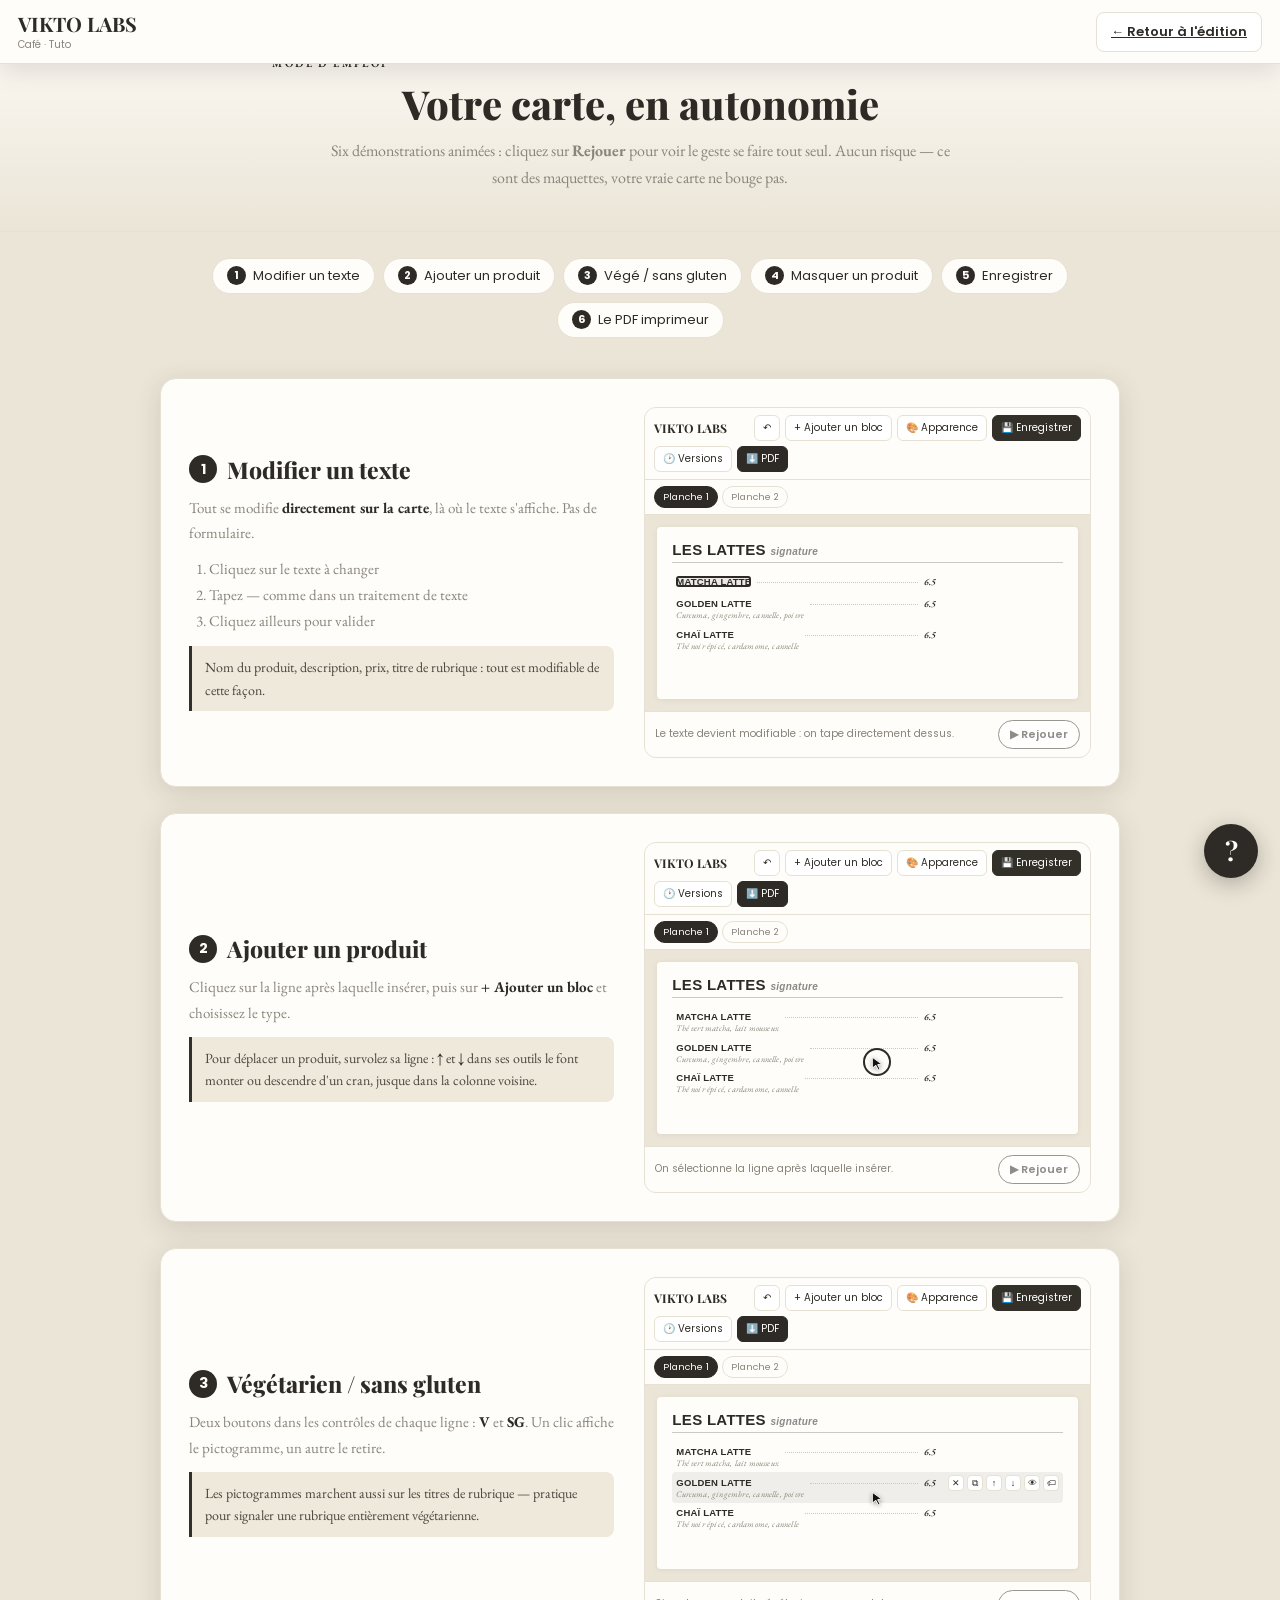
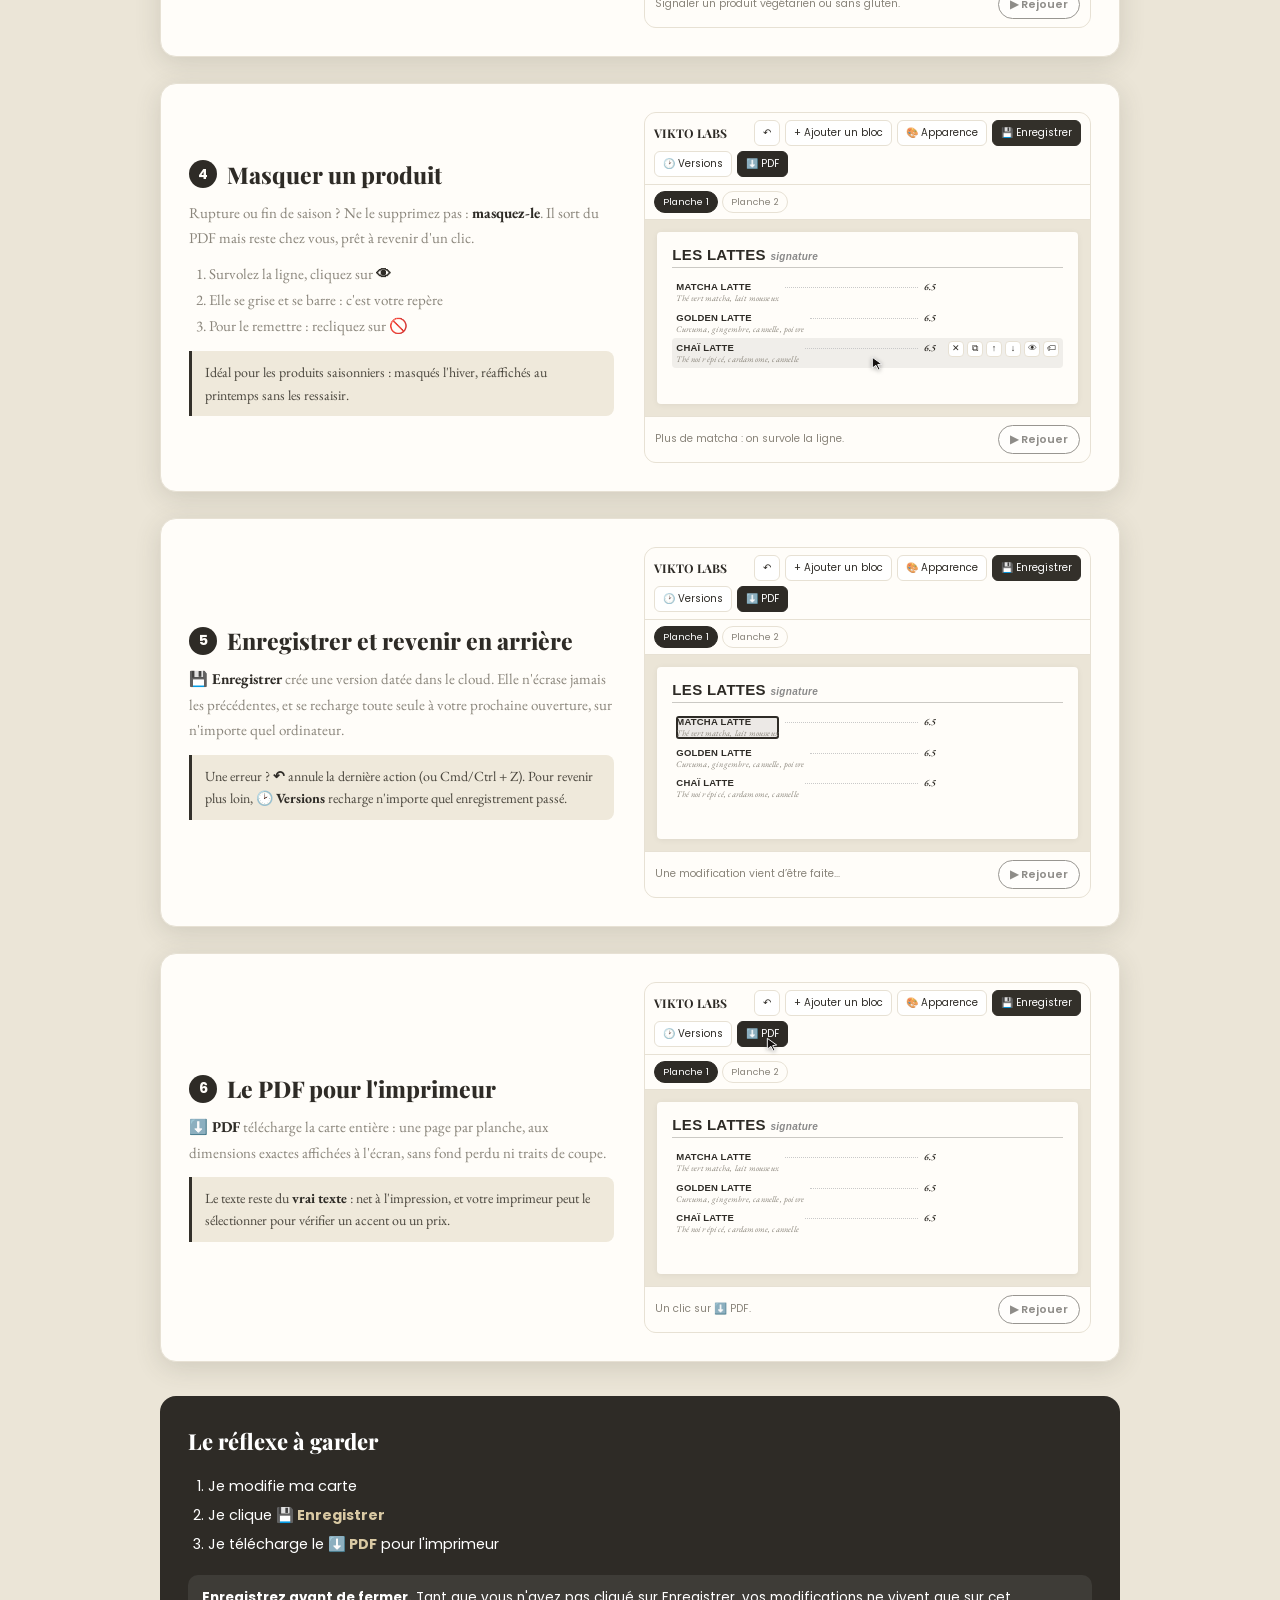
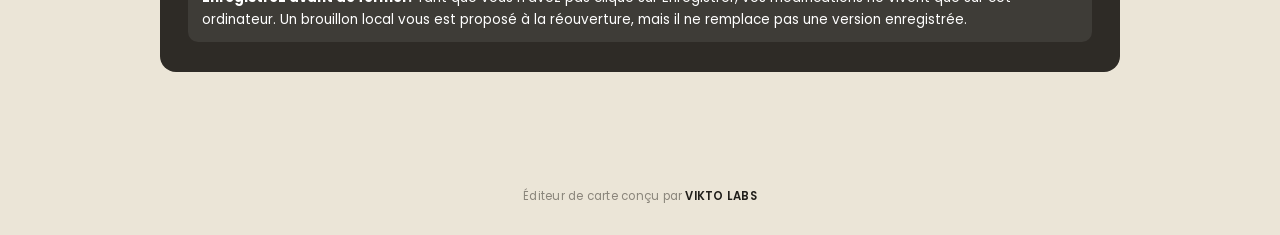
==== commit 785c13bc: "Retour au dépliant 3 volets, avec les outils de ligne de La Coursive La démo reprend l'ancienne mise" ====
--- a/tuto.html
+++ b/tuto.html
@@ -3,40 +3,37 @@
 <head>
 <meta charset="utf-8">
 <meta name="viewport" content="width=device-width, initial-scale=1">
-<title>VIKTO LABS Café — Tuto : prendre en main l'éditeur</title>
+<title>VIKTO LABS CAFÉ — Tuto</title>
 <link rel="preconnect" href="https://fonts.googleapis.com">
-<link href="https://fonts.googleapis.com/css2?family=Playfair+Display:wght@700;800&family=Poppins:ital,wght@0,400;0,500;0,600;0,700;1,400&display=swap" rel="stylesheet">
-<link rel="stylesheet" href="styles.css?v=40">
-<link rel="stylesheet" href="tuto.css?v=40">
+<link href="https://fonts.googleapis.com/css2?family=Playfair+Display:ital,wght@0,700;0,800;1,600&family=EB+Garamond:ital,wght@0,400;0,500;1,400&family=Poppins:wght@400;500;600;700&display=swap" rel="stylesheet">
+<link rel="stylesheet" href="styles.css?v=30">
+<link rel="stylesheet" href="tuto.css?v=60">
 </head>
 <body class="tuto-page">
 
 <div id="toolbar">
-  <div class="brand">VIKTO LABS <small>Tuto</small></div>
+  <div class="brand">VIKTO LABS <small>Café · Tuto</small></div>
   <a class="tbtn secondary" href="index.html">← Retour à l'édition</a>
-  <a class="tbtn secondary" href="publier.html">Publier / QR</a>
 </div>
 
 <header class="tuto-hero">
   <p class="kicker">Mode d'emploi</p>
-  <h1>Vos cartes, en autonomie</h1>
-  <p>Sept démonstrations animées : cliquez sur <b>Rejouer</b> pour voir le geste se faire tout seul.
-     Aucun risque — ce sont des maquettes, vos vraies cartes ne bougent pas.</p>
+  <h1>Votre carte, en autonomie</h1>
+  <p>Six démonstrations animées : cliquez sur <b>Rejouer</b> pour voir le geste se faire tout seul.
+     Aucun risque — ce sont des maquettes, votre vraie carte ne bouge pas.</p>
 </header>
 
 <nav class="tuto-toc">
   <a href="#c1"><span class="n">1</span> Modifier un texte</a>
-  <a href="#c2"><span class="n">2</span> Ajouter un plat</a>
-  <a href="#c3"><span class="n">3</span> Masquer un plat</a>
-  <a href="#c4"><span class="n">4</span> Enregistrer</a>
-  <a href="#c5"><span class="n">5</span> Revenir en arrière</a>
-  <a href="#c6"><span class="n">6</span> Publier sur le QR</a>
-  <a href="#c7"><span class="n">7</span> Le PDF imprimeur</a>
+  <a href="#c2"><span class="n">2</span> Ajouter un produit</a>
+  <a href="#c3"><span class="n">3</span> Végé / sans gluten</a>
+  <a href="#c4"><span class="n">4</span> Masquer un produit</a>
+  <a href="#c5"><span class="n">5</span> Enregistrer</a>
+  <a href="#c6"><span class="n">6</span> Le PDF imprimeur</a>
 </nav>
 
 <main class="tuto-wrap">
 
-  <!-- 1 -->
   <section class="chap" id="c1">
     <div class="chap-txt">
       <h2><span class="n">1</span> Modifier un texte</h2>
@@ -46,87 +43,62 @@
         <li>Tapez — comme dans un traitement de texte</li>
         <li>Cliquez ailleurs pour valider</li>
       </ol>
-      <div class="chap-note">Nom du plat, traduction anglaise, prix, titre de section : tout est modifiable de cette façon.</div>
+      <div class="chap-note">Nom du produit, description, prix, titre de rubrique : tout est modifiable de cette façon.</div>
     </div>
     <div class="demo" data-demo="edit"></div>
   </section>
 
-  <!-- 2 -->
   <section class="chap" id="c2">
     <div class="chap-txt">
-      <h2><span class="n">2</span> Ajouter un plat</h2>
+      <h2><span class="n">2</span> Ajouter un produit</h2>
       <p>Cliquez sur la ligne après laquelle insérer, puis sur <b>+ Ajouter un bloc</b> et choisissez le type.</p>
-      <div class="chap-note">Les blocs proposés s'adaptent à la carte ouverte : la carte cuisine propose une image,
-        les vins et boissons proposent un sous-titre. Vous ne voyez que ce qui existe dans cette carte-là.</div>
+      <div class="chap-note">Pour déplacer un produit, survolez sa ligne&nbsp;: <b>↑</b> et <b>↓</b> dans ses outils le font
+        monter ou descendre d'un cran, jusque dans la colonne voisine.</div>
     </div>
     <div class="demo" data-demo="add"></div>
   </section>
 
-  <!-- 3 -->
   <section class="chap" id="c3">
     <div class="chap-txt">
-      <h2><span class="n">3</span> Masquer un plat en rupture</h2>
-      <p>Produit épuisé ? Ne le supprimez pas : <b>masquez-le</b>. Il disparaît côté clients mais reste chez vous,
+      <h2><span class="n">3</span> Végétarien / sans gluten</h2>
+      <p>Deux boutons dans les contrôles de chaque ligne : <b>V</b> et <b>SG</b>. Un clic affiche le pictogramme, un autre le retire.</p>
+      <div class="chap-note">Les pictogrammes marchent aussi sur les titres de rubrique — pratique pour signaler
+        une rubrique entièrement végétarienne.</div>
+    </div>
+    <div class="demo" data-demo="picto"></div>
+  </section>
+
+  <section class="chap" id="c4">
+    <div class="chap-txt">
+      <h2><span class="n">4</span> Masquer un produit</h2>
+      <p>Rupture ou fin de saison ? Ne le supprimez pas : <b>masquez-le</b>. Il sort du PDF mais reste chez vous,
          prêt à revenir d'un clic.</p>
       <ol>
         <li>Survolez la ligne, cliquez sur <b>👁</b></li>
         <li>Elle se grise et se barre : c'est votre repère</li>
         <li>Pour le remettre : recliquez sur <b>🚫</b></li>
       </ol>
-      <div class="chap-note">Une fois publié, le plat disparaît <b>du QR, du site et du PDF</b>. Vous seul continuez à le voir, en grisé.</div>
+      <div class="chap-note">Idéal pour les produits saisonniers : masqués l'hiver, réaffichés au printemps sans les ressaisir.</div>
     </div>
     <div class="demo" data-demo="hide"></div>
   </section>
 
-  <!-- 4 -->
-  <section class="chap" id="c4">
+  <section class="chap" id="c5">
     <div class="chap-txt">
-      <h2><span class="n">4</span> Enregistrer</h2>
+      <h2><span class="n">5</span> Enregistrer et revenir en arrière</h2>
       <p><b>💾 Enregistrer</b> crée une version datée dans le cloud. Elle n'écrase jamais les précédentes,
          et se recharge toute seule à votre prochaine ouverture, sur n'importe quel ordinateur.</p>
-      <div class="chap-note warn">Tant que vous n'avez pas enregistré, vos modifications ne vivent que sur cet ordinateur —
-        et ne partiront pas à la publication.</div>
+      <div class="chap-note">Une erreur ? <b>↶</b> annule la dernière action (ou Cmd/Ctrl + Z).
+        Pour revenir plus loin, <b>🕑 Versions</b> recharge n'importe quel enregistrement passé.</div>
     </div>
     <div class="demo" data-demo="save"></div>
   </section>
 
-  <!-- 5 -->
-  <section class="chap" id="c5">
-    <div class="chap-txt">
-      <h2><span class="n">5</span> Revenir en arrière</h2>
-      <p>Deux filets de sécurité, selon l'ampleur du retour :</p>
-      <ol>
-        <li><b>↶</b> annule la dernière action (ou Cmd/Ctrl + Z)</li>
-        <li><b>🕑 Versions</b> recharge n'importe quel enregistrement passé</li>
-      </ol>
-      <div class="chap-note">Rien n'est jamais perdu : chaque enregistrement reste consultable, daté à la minute.</div>
-    </div>
-    <div class="demo" data-demo="versions"></div>
-  </section>
-
-  <!-- 6 -->
   <section class="chap" id="c6">
     <div class="chap-txt">
-      <h2><span class="n">6</span> Publier sur le QR</h2>
-      <p>Vos clients ne voient <b>que ce que vous avez publié</b>. Vous pouvez donc travailler vos cartes
-         tranquillement pendant des jours : rien ne bouge en salle tant que vous n'avez pas cliqué Publier.</p>
-      <ol>
-        <li>Onglet <b>Publier / QR</b></li>
-        <li>Cochez les cartes à montrer</li>
-        <li><b>📱 Publier la sélection</b></li>
-      </ol>
-      <div class="chap-note">Le QR imprimé sur vos tables ne change <b>jamais</b> : c'est son contenu qui se met à jour.
-        Comptez jusqu'à 5 minutes avant que les clients voient la nouveauté.</div>
-    </div>
-    <div class="demo" data-demo="publish"></div>
-  </section>
-
-  <!-- 7 -->
-  <section class="chap" id="c7">
-    <div class="chap-txt">
-      <h2><span class="n">7</span> Le PDF pour l'imprimeur</h2>
-      <p><b>⬇️ PDF</b> télécharge la carte de l'onglet en cours, au format exact réglé dans 🎨 Apparence
-         (A4, 14 × 34 cm…), sans fond perdu ni traits de coupe.</p>
+      <h2><span class="n">6</span> Le PDF pour l'imprimeur</h2>
+      <p><b>⬇️ PDF</b> télécharge la carte entière : une page par planche, aux dimensions exactes
+         affichées à l'écran, sans fond perdu ni traits de coupe.</p>
       <div class="chap-note">Le texte reste du <b>vrai texte</b> : net à l'impression, et votre imprimeur peut le
         sélectionner pour vérifier un accent ou un prix.</div>
     </div>
@@ -138,11 +110,12 @@
     <ol>
       <li>Je modifie ma carte</li>
       <li>Je clique <b>💾 Enregistrer</b></li>
-      <li>Je vais dans <b>Publier / QR</b> et je clique <b>📱 Publier</b></li>
+      <li>Je télécharge le <b>⬇️ PDF</b> pour l'imprimeur</li>
     </ol>
     <div class="rappel">
-      <b>L'ordre compte.</b> La publication envoie la dernière version <i>enregistrée</i> — pas ce qui est à l'écran.
-      Si vous oubliez d'enregistrer, la page Publier vous le signalera en orange sur la carte concernée.
+      <b>Enregistrez avant de fermer.</b> Tant que vous n'avez pas cliqué sur Enregistrer, vos modifications
+      ne vivent que sur cet ordinateur. Un brouillon local vous est proposé à la réouverture, mais il ne
+      remplace pas une version enregistrée.
     </div>
   </section>
 
@@ -152,8 +125,7 @@
   Éditeur de carte conçu par <a href="https://vikto-labs.fr" target="_blank" rel="noopener">VIKTO LABS</a>
 </footer>
 
-<script src="menus-config.js?v=40"></script>
-<script src="tuto.js?v=40"></script>
-<script src="aide.js?v=40"></script>
+<script src="tuto.js?v=60"></script>
+<script src="aide.js?v=60"></script>
 </body>
 </html>
--- a/styles.css
+++ b/styles.css
@@ -1,22 +1,27 @@
 :root{
-  --ink:#1a1a1a;
-  --teal:#2f9e97;
-  --teal-dark:#227a75;
-  --grey:#6b6b6b;
-  --paper:#ffffff;
-  --line:#e6e6e6;
-  --bg:#eef1f0;
-  --danger:#c94b4b;
-  --shadow:0 4px 18px rgba(0,0,0,.10);
-  /* A4 à 96 dpi */
-  --page-w:794px;
-  --page-h:1123px;
+  --ink:#2e2b26;
+  --teal:#33302a;         /* charbon (chrome + accents UI) */
+  --teal-dark:#201e1a;
+  --grey:#8a857b;
+  --paper:#fffdf9;
+  --line:#e7e1d4;
+  --bg:#ebe5d7;
+  --danger:#b5503f;
+  --peach:#efe9db;
+  --shadow:0 6px 26px rgba(70,66,58,.16);
+  /* Planche paysage 3 volets — dimensions du dépliant imprimé (1 pt = 1 px, 1325 × 852 pt) */
+  --sheet-w:1325px;
+  --sheet-h:964px;        /* largeur 1325 = imprimé ; hauteur resserrée vers le format paysage de l'imprimé */
+  --sheet-pad:30px;
+  --volet-h:904px;        /* --sheet-h - 2*--sheet-pad ; volets ~410px comme l'imprimé */
   /* Apparence personnalisable (modale 🎨) */
-  --font-title:'Playfair Display', serif;
-  --font-body:'Poppins', sans-serif;
-  --title-color:#1a1a1a;
-  --accent:#227a75;
-  --page-bg:#ffffff;
+  --font-title:'Syne', sans-serif;
+  --font-body:'EB Garamond', serif;
+  --font-name:'Syne', sans-serif;      /* noms de produits — meme famille que les titres */
+  --title-color:#2e2b26;
+  --accent:#a9432f;      /* terre cuite : rouge VIKTO LABS adapte au papier */
+  --page-bg:#f6f2e9;
+  --olive:#5d7a3a;       /* pictogramme vegetarien */
 }
 
 *{box-sizing:border-box;}
@@ -25,69 +30,9 @@
   background:var(--bg);
   font-family:'Poppins',sans-serif;
   color:var(--ink);
-  padding-top:118px;
+  padding-top:74px;
   min-height:100vh;
-}
-
-/* ---------- Barre d'onglets des cartes ---------- */
-#menuTabs{
-  position:fixed; top:64px; left:0; right:0; height:46px; z-index:190;
-  display:flex; gap:4px; align-items:stretch;
-  padding:0 14px; background:#f6f4f1; border-bottom:1px solid var(--line);
-  overflow-x:auto; -webkit-overflow-scrolling:touch;
-}
-.menu-tab{
-  display:flex; flex-direction:column; justify-content:center; align-items:center;
-  padding:0 16px; text-decoration:none; color:#6b6b6b; white-space:nowrap;
-  border-bottom:2.5px solid transparent; font-size:13.5px; font-weight:600;
-  transition:color .12s, border-color .12s, background .12s;
-}
-.menu-tab .hint{font-size:9.5px; font-weight:500; letter-spacing:.06em; text-transform:uppercase; opacity:.6; margin-top:-1px;}
-.menu-tab:hover{color:var(--ink); background:rgba(0,0,0,.03);}
-.menu-tab.active{color:var(--teal-dark); border-bottom-color:var(--teal);}
-.menu-tab.publish-tab{margin-left:auto; color:var(--teal-dark);}
-.menu-tab.publish-tab:hover{background:rgba(47,158,151,.1);}
-
-/* ---------- Page Publier ---------- */
-body.publier-page{padding-top:84px; background:#eef1f0;}
-.publier{max-width:820px; margin:24px auto 80px; padding:0 18px; display:flex; flex-direction:column; gap:22px;}
-.pub-card{background:#fff; border:1px solid var(--line); border-radius:14px; padding:26px 26px 24px; box-shadow:var(--shadow);}
-.pub-card .kicker{font-size:11px; letter-spacing:.22em; text-transform:uppercase; color:var(--teal-dark); font-weight:600; margin:0 0 8px;}
-.pub-card h2{font-family:'Playfair Display',serif; font-size:24px; margin:0 0 10px;}
-.pub-card .muted{color:var(--grey); font-size:13.5px; line-height:1.6; margin:0 0 6px;}
-.qr-card{display:flex; gap:26px; align-items:center;}
-.qr-left img{width:180px; height:180px; border:1px solid var(--line); border-radius:10px; display:block;}
-.qr-right{flex:1;}
-.qr-actions{display:flex; flex-wrap:wrap; gap:8px; margin:16px 0 8px;}
-.public-url{font-size:12px; color:var(--grey); word-break:break-all; background:#f6f4f1; border-radius:6px; padding:8px 10px; margin-top:6px;}
-.pub-list{display:flex; flex-direction:column; gap:8px; margin:16px 0 20px;}
-.pub-row{display:flex; align-items:center; gap:14px; border:1px solid var(--line); border-radius:10px; padding:12px 14px; cursor:pointer;}
-.pub-row:hover{border-color:var(--teal);}
-.pub-chk{width:20px; height:20px; flex:none; accent-color:var(--teal); cursor:pointer;}
-.pub-chk:disabled{cursor:not-allowed;}
-.pub-row-main{flex:1;}
-.pub-row-title{font-weight:600; font-size:15px;}
-.pub-row-title .tag.live{font-size:10px; background:var(--teal); color:#fff; border-radius:10px; padding:1px 8px; margin-left:8px; vertical-align:middle; letter-spacing:.04em;}
-.pub-row-meta{font-size:12px; color:var(--grey); margin-top:2px;}
-.pub-row-warn{
-  font-size:12px; color:#8a5a12; background:#fdf3e0; border:1px solid #f0d9ae;
-  border-radius:8px; padding:6px 9px; margin-top:6px; line-height:1.35;
-}
-
-/* Signature du studio */
-.vikto-credit{
-  text-align:center; font-size:11.5px; color:var(--grey);
-  padding:26px 16px 30px; letter-spacing:.02em;
-}
-.vikto-credit a{color:var(--teal-dark); text-decoration:none; font-weight:600;}
-.vikto-credit a:hover{text-decoration:underline;}
-.pub-row-edit{font-size:12.5px; color:var(--teal-dark); text-decoration:none; font-weight:600; white-space:nowrap;}
-.pub-footer{display:flex; align-items:center; justify-content:space-between; gap:16px; flex-wrap:wrap;}
-@media (max-width:640px){
-  .qr-card{flex-direction:column; text-align:center;}
-  .qr-actions{justify-content:center;}
-  .pub-footer{flex-direction:column; align-items:stretch;}
-  .pub-footer .big{width:100%;}
+  overflow-x:auto;
 }
 
 /* ---------- Toolbar ---------- */
@@ -122,174 +67,275 @@
 #syncStatus.ok .dot{background:var(--teal);}
 #syncStatus.warn .dot{background:#e0a33d;}
 
-/* ---------- Canvas / pages ---------- */
+/* ---------- Canvas / planches ---------- */
 #canvasWrap{
-  max-width:980px; margin:32px auto 120px; padding:0 16px;
-  display:flex; flex-direction:column; align-items:center; gap:40px;
-}
-.pdf-page{
-  background:var(--page-bg); width:var(--page-w); height:var(--page-h);
-  box-shadow:var(--shadow); position:relative;
-  padding:var(--page-pad, 44px 52px 52px);
+  display:flex; flex-direction:column; align-items:center; gap:58px;
+  padding:44px 40px 130px; min-width:min-content;
+}
+.sheet{
+  background:var(--page-bg); width:var(--sheet-w); height:var(--sheet-h);
+  box-shadow:var(--shadow); position:relative; flex:none;
+  padding:var(--sheet-pad);
+  display:flex; gap:18px;
   font-family:var(--font-body);
-  flex:none;
-}
-.pdf-page.page-even{padding:var(--page-pad-even, var(--page-pad, 44px 52px 52px));}
-
-/* ---------- Bloc image / logo ---------- */
-.blk-image .img-block-slot{display:flex; justify-content:center;}
-.blk-image img{max-width:100%; height:auto;}
-
-/* ===================== Thème « Vigne » (ornements vectoriels) ===================== */
-
-/* double filet d'encadrement */
-.theme-vigne .pdf-page::before{
-  content:''; position:absolute; inset:12px; pointer-events:none;
-  border:1.5px solid var(--accent);
-  outline:1px solid rgba(163,128,28,.45);
-  outline-offset:3px;
-}
-/* titres de section : centrés, sans filet, ornement de vigne dessous */
-.theme-vigne .blk-section h2{
-  text-align:center; border-bottom:none; padding-bottom:0;
-  letter-spacing:.09em; margin:18px 0 2px;
-}
-.theme-vigne .blk-section h2::after{
-  content:''; display:block; height:16px; margin:4px auto 0; max-width:240px;
-  background:url('assets/ornament-vine.svg') center/contain no-repeat;
-}
-.theme-vigne .blk-section h2 .en{display:block; font-size:11.5px; margin-top:1px;}
-/* sous-titres (formule heading) : centrés, petites capitales dorées */
-.theme-vigne .blk-formule.heading{
-  text-align:center; text-transform:uppercase; letter-spacing:.22em;
-  font-size:11.5px; font-weight:600; color:var(--accent); margin-top:10px;
-}
-/* séparateur : grappe au lieu d'un trait */
-.theme-vigne .blk-divider{
-  height:16px; background:url('assets/ornament-grape.svg') center/contain no-repeat;
-  margin:12px 0; opacity:.9;
-}
-.theme-vigne .blk-item .leader{border-bottom-color:rgba(163,128,28,.38);}
-.theme-vigne .blk-item .fr{font-weight:500;}
-.page-label{
-  position:absolute; top:-28px; left:0; font-size:11px; color:var(--grey);
-  letter-spacing:.06em; text-transform:uppercase; white-space:nowrap;
-}
-.page-label .page-fmt{color:var(--teal-dark); font-weight:700; letter-spacing:.03em;}
-
-/* Pas de filet sous les titres de section (fidèle à la composition d'origine) */
-.no-section-underline .blk-section h2{border-bottom:none;}
-.page-overflow-warning{
+}
+.sheet-label{
+  position:absolute; top:-26px; left:0; font-size:11px; color:var(--grey);
+  letter-spacing:.06em; text-transform:uppercase;
+}
+.sheet-overflow-warning{
   position:absolute; left:0; right:0; bottom:-30px;
   display:none; align-items:center; justify-content:center; gap:8px;
   color:var(--danger); font-size:12px; font-weight:600;
 }
-.pdf-page.overflowing{outline:2px dashed var(--danger);}
-.pdf-page.overflowing .page-overflow-warning{display:flex;}
+/* Le debordement reste signale par son badge texte, sans encadrer la planche. */
+.sheet.overflowing .sheet-overflow-warning{display:flex;}
+
+/* ---------- Volet (colonne) ---------- */
+.volet{
+  flex:1 1 0; min-width:0; height:var(--volet-h);
+  display:flex; flex-direction:column; justify-content:flex-start; overflow:visible;
+}
+/* groupe « section + ses lignes » — espacement CONSTANT entre sections (rythme homogène d'une colonne à l'autre) */
+.section-group{display:flex; flex-direction:column; flex:0 0 auto;}
+.section-group + .section-group{margin-top:15px;}
 
 /* ---------- Blocks (generic) ---------- */
 .block{
-  position:relative; margin-bottom:4px; border-radius:4px;
-  padding:2px 4px; transition:background .12s;
-}
-.block:hover{background:rgba(47,158,151,.06);}
-.block.selected{outline:2px dashed var(--teal);}
-
-/* Contrôles en bout de ligne */
+  position:relative; margin-bottom:0; border-radius:4px;
+  padding:0 3px; transition:background .12s;
+}
+.block:hover{background:rgba(70,66,58,.06);}
+
+
+/* Outils de ligne, comme l'éditeur de La Coursive : une seule rangée
+   ✕ ⧉ ↑ ↓ 👁 🏷. Dans le dépliant à plusieurs volets, la rangée apparaît
+   AU-DESSUS de la ligne survolée, alignée à droite : elle ne couvre ni la
+   ligne elle-même (son prix reste cliquable) ni le volet voisin. */
 .row-controls{
-  position:absolute; right:-6px; top:50%;
-  transform:translate(100%,-50%);
-  display:flex; align-items:center; gap:3px;
-}
+  position:absolute; right:0; bottom:calc(100% - 2px); z-index:30;
+  display:flex; align-items:center; gap:3px; padding:3px;
+  background:#fff; border:1px solid var(--line); border-radius:8px;
+  box-shadow:0 4px 14px rgba(0,0,0,.12);
+  opacity:0; visibility:hidden; transition:opacity .12s, visibility .12s;
+}
+.block:hover > .row-controls,
+.row-controls:focus-within{opacity:1; visibility:visible;}
 .rctrl{
-  width:24px;height:24px; border-radius:6px; border:1px solid var(--line);
-  background:#fff; cursor:pointer; font-size:12px; line-height:1;
-  display:flex; align-items:center; justify-content:center;
-  box-shadow:0 1px 4px rgba(0,0,0,.08);
-  opacity:0; transition:opacity .12s, background .12s;
+  width:22px; height:22px; border-radius:6px; border:1px solid var(--line);
+  background:#fff; cursor:pointer; font-size:11px; line-height:1;
+  display:flex; align-items:center; justify-content:center; gap:2px;
   color:#444; padding:0;
 }
 .rctrl:hover{background:#f2f2f2;}
-/* La croix de suppression reste toujours visible, discrète */
-.rctrl.del{opacity:.30; color:var(--danger); font-weight:700;}
-.rctrl.del:hover{background:#fdeaea; opacity:1;}
-.block:hover .rctrl{opacity:1;}
-.block:hover .rctrl.del{opacity:1;}
+.rctrl.del{color:var(--danger); font-weight:700;}
+.rctrl.del:hover{background:#fdeaea;}
+.rctrl.tag{width:auto; min-width:22px; padding:0 4px;}
+.rctrl.tag img{height:11px; width:auto;}
+.rctrl.tag.on{border-color:var(--teal); background:#ece5d6;}
+.block.dragging{opacity:.35;}
+body.dragging-block, body.dragging-block *{cursor:grabbing !important; user-select:none;}
+.drop-indicator{
+  position:fixed; height:3px; background:var(--teal); border-radius:2px;
+  z-index:900; pointer-events:none; box-shadow:0 0 0 1.5px #fff, 0 1px 4px rgba(0,0,0,.2);
+}
+.drop-indicator::before{content:''; position:absolute; left:-3px; top:-2.5px; width:8px; height:8px; border-radius:50%; background:var(--teal);}
+
+/* Ajout d'un bloc « au curseur » */
+body.placing-block, body.placing-block *{cursor:crosshair !important;}
+.placing-label{
+  position:fixed; z-index:950; pointer-events:none;
+  background:var(--teal); color:#fff; border-radius:8px; padding:6px 10px;
+  font-family:'Poppins',sans-serif; box-shadow:0 4px 16px rgba(0,0,0,.28);
+  display:flex; flex-direction:column; gap:1px; max-width:230px;
+}
+.placing-label b{font-weight:700; font-size:12px;}
+.placing-label span{font-size:10px; opacity:.85;}
 
 [contenteditable="true"]{outline:none; cursor:text; border-radius:3px;}
-[contenteditable="true"]:hover{background:rgba(47,158,151,.08);}
-[contenteditable="true"]:focus{background:rgba(47,158,151,.14); box-shadow:0 0 0 2px var(--teal) inset;}
-
-/* ---------- Header block ---------- */
-.blk-header{display:flex; justify-content:space-between; align-items:flex-start; gap:16px; margin-bottom:6px;}
-.blk-header .titles{flex:1;}
-.blk-header h1{
-  font-family:var(--font-title); font-weight:800; font-size:44px;
-  line-height:1.04; margin:0; color:var(--title-color);
-}
-.blk-header .side{text-align:right; font-size:11.5px; color:var(--ink); min-width:190px;}
-.blk-header .side .chef{margin-bottom:5px;}
-.blk-header .side .insta{color:var(--grey);}
-.blk-header .badgeRow{display:flex; justify-content:center; margin:4px 0;}
-.logo-badge{width:128px; height:128px; object-fit:contain; transform:rotate(-15deg);}
-.img-slot{cursor:pointer; position:relative;}
-.img-slot:hover::after{
-  content:'changer l\2019image'; position:absolute; inset:auto 0 -16px 0;
-  font-size:9px; color:var(--teal-dark); text-align:center; font-weight:600;
-}
-.qr-box{width:70px;height:70px; margin-left:auto; margin-top:6px; display:flex; align-items:center; justify-content:center; background:#fff;}
-.qr-box img{width:100%; height:100%; object-fit:contain;}
+[contenteditable="true"]:hover{background:rgba(70,66,58,.08);}
+[contenteditable="true"]:focus{background:rgba(70,66,58,.13); box-shadow:0 0 0 2px var(--teal) inset;}
 
 /* ---------- Section title ---------- */
 .blk-section h2{
-  font-family:var(--font-title); font-weight:800; font-size:16.5px; color:var(--title-color);
-  margin:12px 0 4px; text-transform:uppercase; letter-spacing:.02em;
-  border-bottom:1.5px solid var(--title-color); padding-bottom:3px;
-}
-.blk-section h2 .en{font-family:'Poppins',sans-serif; font-style:italic; font-weight:400; text-transform:none; color:var(--grey); font-size:13px;}
+  font-family:var(--font-title); font-weight:700; font-size:15px; color:var(--title-color);
+  margin:10px 0 7px; line-height:1.0; text-transform:uppercase; letter-spacing:.04em;
+  display:flex; align-items:baseline; gap:4px;
+}
+.blk-section h2{border-bottom:1px solid rgba(169,67,47,.32); padding-bottom:4px;}
+.blk-section.big h2{font-size:18px; letter-spacing:.02em; border-bottom-width:1.4px; padding-bottom:5px;}
+.blk-section:first-child h2{margin-top:0;}
+.blk-section h2 .en{font-family:var(--font-body); font-style:italic; font-weight:400; text-transform:none; color:var(--grey); font-size:9.5px; letter-spacing:0;}
+.blk-section h2 .en.unit{font-style:normal; letter-spacing:.02em; font-size:8px; margin-left:-1px;}
+.blk-section h2 .sec-price{margin-left:auto; font-family:var(--font-body); font-style:normal; font-weight:600; text-transform:none; font-size:11px; color:var(--accent); letter-spacing:0;}
+.blk-section:first-child h2{margin-top:0;}
 
 /* ---------- Item row ---------- */
-.blk-item{display:flex; justify-content:space-between; align-items:flex-start; gap:12px; padding:var(--item-pad-v,2px) 4px;}
-.item-tag{width:13px; height:13px; margin-left:5px; vertical-align:-2px; display:inline-block;}
-.blk-item .txt{flex:0 1 auto; max-width:78%;}
-.blk-item .fr{font-size:11.8px; font-weight:600; letter-spacing:.01em; line-height:1.3;}
-.blk-item .en{font-size:10.6px; font-style:italic; color:var(--grey); margin-top:0; line-height:1.3;}
-.blk-item .price{font-size:11.8px; font-weight:600; white-space:nowrap; min-width:56px; text-align:right;}
-.blk-item .leader{flex:1; min-width:18px; align-self:flex-start; height:13px; border-bottom:1.5px dotted #c9c9c9; margin:0 2px;}
-body.leaders-off .blk-item .leader{border-bottom:none;}
+.blk-item{display:flex; align-items:flex-start; gap:6px; padding:0 3px; margin-bottom:9px; line-height:1.05;}
+.blk-item.inline, .blk-item.wine{margin-bottom:1.5px;}
+.blk-item.inline{align-items:baseline;}
+.blk-item .txt{flex:1 1 auto; min-width:0;}
+.blk-item .fr{font-family:var(--font-name); font-size:10.5px; font-weight:600; color:var(--title-color); letter-spacing:.03em; line-height:1.22;}
+.blk-item .en{font-size:10.5px; font-style:italic; color:#5b564d; margin-top:2px; line-height:1.3; max-width:320px;}
+.blk-item .en:empty{display:none;}
+/* Item « inline » : qualificatif court sur la même ligne que le nom (ex. « 33 cl ») */
+.blk-item.inline .fr{display:inline;}
+.blk-item.inline .en{display:inline; margin-left:5px;}
+.blk-item .price{flex:none; font-size:10.5px; font-style:normal; font-weight:600; color:var(--accent); white-space:nowrap; text-align:right; margin-left:8px; line-height:1.1;}
+/* Meneur de pointillés (désactivé par défaut — l'imprimé n'en a pas) */
+.blk-item .leader{flex:1 1 auto; align-self:flex-start; height:12px; border-bottom:1.4px dotted rgba(169,67,47,.34); margin:0 2px;}
+body.leaders-off .blk-item .leader{display:none;}
+
+/* Items « half » (cocktails, shots) répartis en 2 sous-colonnes, façon dépliant */
+/* Grille CSS et non column-count : le multi-colonnes fragmentait le bloc
+   situe a la cesure entre les deux colonnes, et sa poignee en position
+   absolue se retrouvait calee sur le mauvais fragment — en haut de la
+   colonne voisine, loin de sa ligne. L'ordre de lecture en colonnes (1-3 a
+   gauche, 4-6 a droite) est conserve par grid-auto-flow:column avec un
+   nombre de lignes explicite, pose par app.js selon le nombre de plats. */
+.item-grid{
+  display:grid; grid-template-columns:1fr 1fr; grid-auto-flow:column;
+  grid-template-rows:repeat(var(--lignes,1), auto);
+  column-gap:18px; margin:2px 0 3px; position:relative;
+}
+.item-grid .blk-item{margin-bottom:5px;}
+.item-grid .blk-item .leader{display:none;}
+/* prix vides (cocktails/shots) invisibles ; prix non vides (petits plus) visibles */
+.item-grid .blk-item .price{flex:1 1 auto; text-align:right;}
+/* libellés compacts : tenir chaque item sur une seule ligne (petits plus, cocktails) */
+.item-grid .blk-item .fr{font-size:8.5px; letter-spacing:0;}
+/* descriptions compactes dans la grille (cocktails/shots/petits plus) : rester sous le nom */
+.item-grid .blk-item .en{font-size:8.5px; line-height:1.15; max-width:none;}
+
+/* Pictos régime (sans gluten / végétarien) */
+.diet{height:13px; width:auto; vertical-align:-1px; margin-left:5px;}
+.blk-section h2 .diet{height:13px; vertical-align:-1px;}
+.diet-legend{display:inline-flex; align-items:center; gap:2px; margin-left:6px; white-space:nowrap;}
+.diet-legend .diet{margin-left:1px;}
+
+/* Colonnes de prix (vins / champagnes) — valeurs centrées + filets verticaux, façon imprimé */
+.pcols{flex:none; display:flex; align-self:flex-start;}
+.pcell{width:34px; text-align:center; font-style:italic; font-size:9.5px; color:var(--ink);}
+.blk-item.wine .pcols .pcell + .pcell{border-left:1px solid rgba(70,66,58,.16);}
+/* nom de vin : serif régulier (pas gras sans) comme l'imprimé */
+.blk-item.wine .fr{display:inline; font-family:var(--font-body); font-weight:400; color:var(--ink); text-transform:none; letter-spacing:0; font-size:9.5px;}
+/* lignes de vins : interligne serré, prix et nom sur la même baseline (façon imprimé) */
+/* réduire la strut : sans font-size, .txt hérite 16px du body → interligne géant */
+.blk-item.wine .txt{font-size:9.5px;}
+.blk-item.wine{align-items:baseline; margin:1px 0; line-height:1.2;}
+.blk-item.wine .fr{line-height:1.2;}
+.blk-item.wine .pcell{line-height:1.2;}
+/* annotation (demi sec / local) : minuscule exposant compact non sécable, sans hauteur ajoutée */
+.blk-item.wine .en{display:inline; font-size:0.55em; vertical-align:super; line-height:0; white-space:nowrap; font-style:italic; margin-left:3px; margin-top:0; color:var(--grey);}
+.blk-pricehead{display:flex; align-items:flex-end; margin:2px 0 1px;}
+.blk-pricehead .ph-spacer{flex:1 1 auto;}
+.pcell.head{width:34px; font-style:normal; font-size:7px; line-height:1.15; color:var(--grey);
+  text-transform:none; letter-spacing:.01em; white-space:pre-line; text-align:center;}
+
+/* Éléments décoratifs (déplaçables) */
+.blk-deco{position:absolute; cursor:move; z-index:4; line-height:0; padding:0; margin:0;}
+.blk-deco:hover{background:transparent; outline:1px solid rgba(70,66,58,.22);}
+.blk-deco.selected{outline:1.5px solid rgba(90,122,106,.5);}
+.deco-img{width:100%; height:auto; display:block; pointer-events:none; user-select:none;}
+.deco-controls{position:absolute; top:-11px; right:-6px; display:flex; gap:3px; opacity:0; transition:opacity .12s;}
+.blk-deco:hover .deco-controls, .blk-deco.selected .deco-controls{opacity:1;}
+.deco-resize{position:absolute; right:-6px; bottom:-6px; width:12px; height:12px; border-radius:50%;
+  background:var(--teal); border:2px solid #fff; cursor:nwse-resize; opacity:0; transition:opacity .12s;}
+.blk-deco:hover .deco-resize, .blk-deco.selected .deco-resize{opacity:1;}
 
 /* ---------- Formule ---------- */
-.blk-formule{color:var(--formule-color-override, var(--accent)); font-weight:600; font-size:12.5px; line-height:1.45;}
-.blk-formule.italic{font-style:italic; font-weight:500;}
-.blk-formule.heading{font-weight:700; letter-spacing:.03em;}
+.blk-formule{color:#5b564d; font-weight:500; font-size:10px; line-height:1.2; font-style:italic;}
+/* l'accent reste rare — prix, filets, couverture — donc il porte */
+.blk-formule.heading{font-family:var(--font-name); font-style:normal; font-weight:700; letter-spacing:.06em; text-transform:uppercase; font-size:10px; color:var(--title-color); margin-top:3px;}
 
 /* ---------- Note ---------- */
-.blk-note{font-size:10.5px; font-style:italic; color:var(--grey);}
+.blk-note{font-size:9px; font-style:italic; color:var(--grey); line-height:1.2; margin:1px 0;}
+/* sous-titre de tête de section (PIADINAS / BUNS) : gras, vert foncé, romain */
+.blk-note.strong{font-style:normal; font-weight:700; color:var(--title-color); font-size:9.5px; margin:1px 0 2px;}
+/* légende AOP/IGP & paiements : bloc étroit centré (3 lignes) comme l'imprimé */
+.blk-note.center{text-align:center; font-size:7.2px; margin-top:6px; color:#6a6a62; max-width:330px; margin-left:auto; margin-right:auto;}
 
 /* ---------- Divider ---------- */
-.blk-divider{height:1px; background:var(--line); margin:10px 0;}
-
-/* ---------- Page break marker ---------- */
-.blk-pagebreak{
-  display:flex; align-items:center; gap:10px; color:var(--accent);
-  font-size:11px; text-transform:uppercase; letter-spacing:.08em; margin:12px 0 0;
-}
-.blk-pagebreak::before,.blk-pagebreak::after{content:''; flex:1; height:1px; background:var(--teal); opacity:.4;}
-
-/* ---------- Empty page hint ---------- */
-.page-empty-hint{color:var(--grey); font-size:13px; text-align:center; padding:40px 0; border:1px dashed var(--line); border-radius:8px;}
+.blk-divider{height:1px; background:var(--line); margin:8px 0;}
+
+/* ---------- Marqueurs colonne / planche ---------- */
+.blk-colbreak, .blk-pagebreak{
+  display:flex; align-items:center; gap:8px; color:var(--accent);
+  font-family:'Poppins',sans-serif; font-size:9px; text-transform:uppercase; letter-spacing:.12em;
+  margin:6px 0 2px; opacity:.6;
+}
+.blk-colbreak::before,.blk-colbreak::after,
+.blk-pagebreak::before,.blk-pagebreak::after{content:''; flex:1; height:1px; background:var(--teal); opacity:.35;}
+.blk-pagebreak{margin-top:auto;}
+
+/* ---------- Couverture typographique (volet 3, planche 1) — sans cadre ---------- */
+.blk-panel{ height:100%; display:flex; padding:0; margin:0; }
+.blk-panel:hover{background:transparent;}
+.panel-type{
+  flex:1 1 auto; height:100%; display:flex; flex-direction:column;
+  align-items:center; justify-content:space-between; text-align:center;
+  padding:11% 8%;
+}
+/* Surtitre et pied de couverture : en terre cuite, ils encadrent le nom
+   et rappellent la couleur d'accent presente sur toute la carte. */
+.panel-kicker, .panel-foot{
+  font-family:'Syne',sans-serif; font-weight:600; font-size:11px;
+  letter-spacing:.3em; text-transform:uppercase; color:var(--accent); opacity:.9;
+}
+.panel-mid{display:flex; flex-direction:column; align-items:center; gap:16px;}
+.panel-name{
+  font-family:var(--font-title); font-weight:800; font-size:52px; line-height:1.06;
+  letter-spacing:-.01em; color:var(--title-color); text-wrap:balance;
+}
+.panel-rule{width:78px; height:2px; background:var(--accent); opacity:1;}
+.panel-caption{
+  font-family:var(--font-body); font-style:italic; font-weight:400;
+  font-size:19px; color:var(--title-color); line-height:1.4; max-width:84%;
+}
+.panel-caption em{font-style:italic;}
+
+/* ---------- Brunch — bloc typographique sans cadre ---------- */
+.blk-brunch{ width:100%; margin:0 0 10px; padding:0; text-align:center; }
+.volet:has(.blk-brunch){justify-content:flex-start;}
+.blk-brunch:hover{background:transparent;}
+.brunch-inner{
+  display:flex; flex-direction:column; align-items:center; text-align:center;
+  color:var(--title-color); padding:4px 5% 2px;
+}
+.brunch-title{font-family:var(--font-title); font-weight:800; font-size:54px; line-height:.92; letter-spacing:.01em;}
+.brunch-sub{font-family:var(--font-body); font-style:italic; font-size:15px; margin-top:8px; color:var(--title-color);}
+.brunch-offer{font-family:var(--font-title); font-weight:700; font-size:15px; letter-spacing:.04em; margin-top:14px; text-transform:uppercase;}
+.brunch-offer i{font-weight:400; font-style:italic; color:var(--accent);}
+.brunch-sep{color:var(--accent); font-size:12px; margin:10px 0; opacity:.7;}
+.brunch-h{font-family:var(--font-name); font-weight:700; font-size:11.5px; letter-spacing:.06em; text-transform:uppercase; color:var(--title-color);}
+.brunch-b{font-family:var(--font-body); font-size:11px; font-style:normal; color:var(--ink); line-height:1.3; margin-top:3px;}
+
+/* ---------- Menu Enfant — bloc typographique sans cadre ---------- */
+.blk-enfant{ width:100%; margin:16px 0 6px; padding:12px 0 0; text-align:center; border-top:1px solid rgba(70,66,58,.22); }
+.blk-enfant:hover{background:transparent;}
+.enfant-inner{
+  display:flex; flex-direction:column; align-items:center; text-align:center;
+  color:var(--title-color); padding:0 5%;
+}
+.enfant-title{font-family:var(--font-title); font-weight:800; font-size:30px; line-height:.95;}
+.enfant-offer{font-family:var(--font-name); font-weight:700; font-size:11px; letter-spacing:.08em; text-transform:uppercase; margin-top:8px;}
+.enfant-offer i{font-family:var(--font-title); font-weight:400; font-style:italic; color:var(--accent);}
+.enfant-b{font-family:var(--font-body); font-size:11px; font-style:normal; color:var(--ink); line-height:1.35; margin-top:6px;}
+
+/* ---------- Empty hint ---------- */
+.page-empty-hint{color:var(--grey); font-size:13px; text-align:center; padding:40px 0; border:1px solid var(--line); border-radius:8px;}
 
 /* ---------- Insert-here bar ---------- */
-.insert-bar{height:12px; margin:-6px 0; display:flex; align-items:center; justify-content:center; opacity:0; transition:opacity .12s; position:relative; z-index:5;}
+.insert-bar{height:0; margin:0; display:flex; align-items:center; justify-content:center; opacity:0; transition:opacity .12s; position:relative; z-index:5; overflow:visible;}
 .insert-bar:hover{opacity:1;}
 .insert-bar button{
-  font-size:11px; background:var(--teal); color:#fff; border:none; border-radius:20px;
-  padding:2px 10px; cursor:pointer;
+  font-size:10px; background:var(--teal); color:#fff; border:none; border-radius:20px;
+  padding:1px 9px; cursor:pointer; font-family:'Poppins',sans-serif;
 }
 
 /* ---------- Reprise de brouillon ---------- */
 #draftBanner{
-  display:none; position:fixed; top:110px; left:0; right:0; z-index:195;
+  display:none; position:fixed; top:64px; left:0; right:0; z-index:190;
   background:#fff7e8; border-bottom:1px solid #eeddb8; color:#7a5b1e;
   padding:10px 18px; font-size:13px; text-align:center;
 }
@@ -318,7 +364,7 @@
   text-align:left; background:#fafafa; transition:border-color .12s, background .12s;
   font-family:'Poppins',sans-serif;
 }
-.block-opt:hover{border-color:var(--teal); background:#f2fbfa;}
+.block-opt:hover{border-color:var(--teal); background:#efe9dc;}
 .block-opt .ttl{font-weight:700; font-size:13.5px; margin-bottom:3px;}
 .block-opt .desc{font-size:11.5px; color:var(--grey);}
 
@@ -342,12 +388,6 @@
   font-family:'Poppins',sans-serif; background:#fff;
 }
 .field select:focus{outline:none; border-color:var(--teal);}
-.margin-inputs{display:flex; gap:6px;}
-.margin-inputs input{
-  width:25%; padding:8px 6px; border:1px solid var(--line); border-radius:8px;
-  font-size:13px; font-family:'Poppins',sans-serif; text-align:center;
-}
-.margin-inputs input:focus{outline:none; border-color:var(--teal);}
 .field input[type="color"]{
   width:100%; height:38px; padding:3px; border:1px solid var(--line); border-radius:8px; background:#fff; cursor:pointer;
 }
@@ -357,7 +397,7 @@
 
 /* ---------- Lien magique ---------- */
 #magicLinkBox{
-  margin-top:16px; padding:14px; border:1px dashed var(--teal); border-radius:10px; background:#f2fbfa;
+  margin-top:16px; padding:14px; border:1px solid var(--teal); border-radius:10px; background:#efe9dc;
 }
 #magicLinkBox .ttl{font-weight:700; font-size:13px; margin-bottom:4px; color:var(--teal-dark);}
 #magicLinkBox p{margin:0 0 10px; font-size:12px; color:#333; line-height:1.5;}
@@ -396,42 +436,118 @@
   font-size:12px; font-weight:700; cursor:pointer; font-family:'Poppins',sans-serif;
 }
 
-/* ---------- Export (html2canvas) : masquer toute l'UI d'édition ---------- */
+/* ---------- Export (html2canvas) : masquer l'UI d'édition ---------- */
 body.exporting .row-controls,
 body.exporting .insert-bar,
-body.exporting .page-label,
+body.exporting .sheet-label,
+body.exporting .blk-colbreak,
 body.exporting .blk-pagebreak,
 body.exporting .page-empty-hint,
-body.exporting .page-overflow-warning{display:none !important;}
+body.exporting .deco-controls,
+body.exporting .deco-resize,
+body.exporting .sheet-overflow-warning{display:none !important;}
 body.exporting .block{background:transparent !important;}
 body.exporting .block.selected{outline:none !important;}
-body.exporting .pdf-page.overflowing{outline:none !important;}
-
-/* ---------- Print (rendu cloud + impression navigateur) ---------- */
-@media print{
-  body{padding-top:0; background:#fff;}
-  #toolbar,#menuTabs,.row-controls,.insert-bar,.modal-backdrop,#toast,#draftBanner,
-  #aideBtn,#aidePanel{display:none !important;}
-  .pdf-page{box-shadow:none; margin:0; break-after:page; page-break-after:always;}
-  #canvasWrap{margin:0; padding:0; gap:0; max-width:none;}
-  .page-label,.page-overflow-warning,.hidden-badge{display:none;}
-  .block.is-hidden{display:none !important;}
-  .pdf-page.overflowing{outline:none;}
-}
-
-/* Mode impression (?print=1) : la page ne montre QUE les cartes,
-   aux dimensions exactes. */
-body.print-mode{padding:0; background:#fff;}
-body.print-mode #toolbar, body.print-mode #menuTabs, body.print-mode #aideBtn,
-body.print-mode #aidePanel, body.print-mode #draftBanner, body.print-mode #toast,
-body.print-mode .page-label, body.print-mode .page-overflow-warning{display:none !important;}
-body.print-mode #canvasWrap{margin:0; padding:0; gap:0; max-width:none; align-items:flex-start;}
-body.print-mode .pdf-page{margin:0;}
-
+body.exporting .blk-deco{outline:none !important;}
+body.exporting .sheet.overflowing{outline:none !important;}
+
+/* ---------- Planche 2 : répartition & grille « petits plus » (fidélité imprimé) ---------- */
+/* volets de la planche 2 : marge haute ET basse (space-evenly) au lieu d'un ancrage tout en haut */
+#canvasWrap > .sheet:nth-of-type(2) .volet{justify-content:flex-start;}
+/* grille « petits plus » : filet vertical entre les 2 sous-colonnes + libellés compacts sur une ligne */
+#canvasWrap > .sheet:nth-of-type(2) .item-grid::before{
+  content:''; position:absolute; top:0; bottom:5px; left:calc(50% - .5px); width:1px;
+  background:rgba(70,66,58,.16); pointer-events:none;
+}
+#canvasWrap > .sheet:nth-of-type(2) .item-grid .blk-item .fr{font-size:7.5px;}
+
+/* ---------- Vue étroite : volets empilés ---------- */
+/* ============================ MOBILE / ÉCRAN ÉTROIT ============================ */
 @media (max-width:900px){
-  .pdf-page{width:100%; height:auto; min-height:60vh; padding:30px 22px;}
-  .row-controls{position:static; transform:none; justify-content:flex-end;}
-}
+  body{overflow-x:hidden; padding-top:0;}
+  /* barre d'outils : ne plus la figer, la laisser passer à la ligne */
+  #toolbar{position:static; height:auto; flex-wrap:wrap; gap:7px; padding:10px 12px; box-shadow:none; border-bottom:1px solid var(--line);}
+  #toolbar .brand{font-size:17px; width:100%; margin:0 0 2px;}
+  .tbtn{padding:8px 11px; font-size:12.5px;}
+  #syncStatus{order:9; font-size:11px; max-width:100%;}
+
+  /* planches empilées, pleine largeur, centrées */
+  #canvasWrap{align-items:stretch; min-width:0; padding:18px 12px 80px; gap:36px;}
+  .sheet{width:auto; max-width:560px; margin:0 auto; height:auto;
+    flex-direction:column; gap:26px; padding:26px 20px;}
+  .sheet-label{position:static; margin-bottom:4px;}
+  .sheet-band{display:none;}
+  .sheet-overflow-warning{display:none !important;}
+  .sheet.overflowing{outline:none;}
+  .volet{width:auto; height:auto; flex:0 0 auto; display:block; justify-content:flex-start;}
+  .section-group{margin:0 0 16px;}
+  .section-group + .section-group{margin-top:16px;}
+  /* contrôles d'édition : masqués par défaut, révélés en touchant le bloc */
+  .row-controls{position:static; justify-content:flex-end; margin-top:6px; gap:8px; flex-wrap:wrap; display:none;
+    opacity:1; visibility:visible; padding:0; border:0; background:transparent; box-shadow:none;}
+  .block.selected .row-controls{display:flex;}
+  .rctrl{width:30px; height:30px; font-size:13px;}
+  .rctrl.tag img{height:14px;}
+
+  /* lisibilité : polices agrandies pour l'écran */
+  .blk-section h2{font-size:17px; margin:16px 0 9px;}
+  .blk-section.big h2{font-size:19px;}
+  .blk-item{margin-bottom:11px;}
+  .blk-item .fr{font-size:13.5px;}
+  .blk-item .en{font-size:12.5px; max-width:none; margin-top:3px;}
+  .blk-item .price{font-size:12.5px; margin-left:10px;}
+  .blk-section h2 .en{font-size:11px;}
+  .blk-section h2 .sec-price{font-size:12px;}
+  .blk-formule{font-size:12.5px;}
+  .blk-formule.heading{font-size:12px;}
+  .blk-note{font-size:11.5px;}
+  .diet{height:15px;}
+
+  /* grilles 2 sous-colonnes → 1 colonne + police lisible sur mobile */
+  .item-grid{grid-template-columns:1fr; grid-auto-flow:row;}
+  .item-grid .blk-item .fr{font-size:13.5px; letter-spacing:.06em;}
+  .item-grid .blk-item .en{font-size:12px;}
+  #canvasWrap > .sheet:nth-of-type(2) .item-grid .blk-item .fr{font-size:13.5px;}
+  #canvasWrap > .sheet:nth-of-type(2) .volet{justify-content:flex-start;}
+
+  /* blocs spéciaux : pleine largeur */
+  .blk-panel{padding:8px 0;}
+  .panel-wrap{width:100%;}
+  .panel-name{font-size:46px;}
+  .blk-brunch, .blk-enfant{margin:6px 0;}
+}
+
+/* Signature du studio */
+.vikto-credit{
+  text-align:center; font-size:11.5px; color:var(--grey);
+  padding:26px 16px 30px; letter-spacing:.02em;
+}
+.vikto-credit a{color:var(--teal-dark); text-decoration:none; font-weight:600;}
+.vikto-credit a:hover{text-decoration:underline;}
+
+/* ---------- Masquage temporaire (produit épuisé) ----------
+   Le bloc reste dans la carte du restaurateur, grisé et barré, mais
+   disparaît du PDF téléchargé. */
+/* L'attenuation porte sur le contenu, jamais sur le bloc lui-meme : une
+   opacite sur .block creerait un contexte d'empilement qui enfermerait le
+   z-index:6 de ses .row-controls. Le bloc de la colonne voisine, plus loin
+   dans le DOM, se peignait alors par-dessus le bouton « Reafficher » et
+   avalait le clic — impossible de demasquer une rubrique. Remonter le bloc
+   avec un z-index le ferait a son tour recouvrir la barre « + ajouter ici ». */
+.block.is-hidden > *:not(.row-controls){opacity:.42;}
+.block.is-hidden .nm, .block.is-hidden .price, .block.is-hidden h2,
+.block.is-hidden .txt, .block.is-hidden > div[contenteditable]{
+  text-decoration:line-through; text-decoration-color:rgba(0,0,0,.35);
+}
+.block.is-hidden::after{
+  content:'👁 Masqué'; position:absolute; left:4px; top:-9px; z-index:3;
+  background:#7a5b1e; color:#fff; font-size:9px; font-weight:600;
+  letter-spacing:.04em; padding:1px 7px; border-radius:10px; white-space:nowrap;
+  text-decoration:none; opacity:1; pointer-events:none;
+}
+.rctrl.is-off{color:#b0782a; opacity:1 !important;}
+/* à l'export : le bloc masqué disparaît complètement */
+body.exporting .block.is-hidden{display:none !important;}
 
 /* =====================================================
    Assistant d'aide (FAQ conversationnelle)
@@ -439,7 +555,7 @@
 #aideBtn{
   position:fixed; right:22px; bottom:22px; z-index:400;
   width:54px; height:54px; border-radius:50%;
-  background:var(--teal); color:#fff; border:none; cursor:pointer;
+  background:var(--ink); color:#fff; border:none; cursor:pointer;
   box-shadow:0 6px 22px rgba(20,17,16,.28);
   font-family:'Playfair Display',serif; font-size:26px; font-weight:700; line-height:1;
   display:flex; align-items:center; justify-content:center;
@@ -454,7 +570,7 @@
   position:fixed; right:22px; bottom:88px; z-index:400;
   width:min(390px, calc(100vw - 32px));
   max-height:min(560px, calc(100vh - 200px));
-  background:#fff; border:1px solid var(--line); border-radius:16px;
+  background:var(--paper); border:1px solid var(--line); border-radius:16px;
   box-shadow:0 18px 50px rgba(20,17,16,.24);
   display:none; flex-direction:column; overflow:hidden;
 }
@@ -463,7 +579,7 @@
 
 .aide-head{
   display:flex; align-items:flex-start; justify-content:space-between; gap:10px;
-  padding:16px 16px 13px; background:var(--teal); color:#fff; flex:none;
+  padding:16px 16px 13px; background:var(--ink); color:#fff; flex:none;
 }
 .aide-title{font-family:'Playfair Display',serif; font-size:18px; font-weight:700;}
 .aide-sub{font-size:11.5px; opacity:.85; margin-top:2px;}
@@ -478,9 +594,9 @@
   border-radius:12px; padding:11px 13px; margin-bottom:10px;
   font-size:13.2px; line-height:1.55; max-width:92%;
 }
-.aide-msg.bot{background:#fff; border:1px solid var(--line); color:var(--ink);}
+.aide-msg.bot{background:var(--paper); border:1px solid var(--line); color:var(--ink);}
 .aide-msg.user{
-  background:var(--teal); color:#fff; margin-left:auto; border-bottom-right-radius:4px;
+  background:var(--ink); color:#fff; margin-left:auto; border-bottom-right-radius:4px;
 }
 .aide-msg .aide-a-title{
   font-weight:700; color:var(--teal-dark); margin-bottom:7px; font-size:13.5px;
@@ -490,7 +606,7 @@
 .aide-msg p{margin:6px 0;}
 .aide-msg code{background:#f0efec; padding:1px 5px; border-radius:4px; font-size:12px;}
 .aide-msg .tip{
-  background:#f2fbfa; border-left:3px solid var(--teal); border-radius:0 6px 6px 0;
+  background:#f2fbfa; border-left:3px solid var(--ink); border-radius:0 6px 6px 0;
   padding:7px 10px; font-size:12.4px; color:#2b544f; margin-top:9px;
 }
 .aide-msg .warn{
@@ -505,21 +621,21 @@
 }
 .aide-chip{
   display:block; width:100%; text-align:left; margin-bottom:6px;
-  background:#fff; border:1px solid var(--line); border-radius:10px;
+  background:var(--paper); border:1px solid var(--line); border-radius:10px;
   padding:9px 12px; font-size:12.8px; font-family:'Poppins',sans-serif;
   color:var(--ink); cursor:pointer; transition:border-color .12s, background .12s;
 }
-.aide-chip:hover{border-color:var(--teal); background:#f2fbfa; color:var(--teal-dark);}
-
-.aide-form{display:flex; gap:8px; padding:11px; border-top:1px solid var(--line); background:#fff; flex:none;}
+.aide-chip:hover{border-color:var(--ink); background:#f2fbfa; color:var(--teal-dark);}
+
+.aide-form{display:flex; gap:8px; padding:11px; border-top:1px solid var(--line); background:var(--paper); flex:none;}
 .aide-form input{
   flex:1; border:1px solid var(--line); border-radius:22px; padding:10px 14px;
   font-size:13px; font-family:'Poppins',sans-serif; outline:none;
 }
-.aide-form input:focus{border-color:var(--teal);}
+.aide-form input:focus{border-color:var(--ink);}
 .aide-form button{
   flex:none; width:40px; height:40px; border-radius:50%; border:none;
-  background:var(--teal); color:#fff; cursor:pointer; font-size:15px;
+  background:var(--ink); color:#fff; cursor:pointer; font-size:15px;
 }
 .aide-form button:hover{background:var(--teal-dark);}
 
@@ -534,20 +650,26 @@
 
 /* Repli « écrire à VIKTO LABS » dans l'assistant */
 .aide-mailbox{
-  background:#fff; border:1px solid var(--teal); border-radius:12px;
+  background:var(--paper); border:1px solid var(--ink); border-radius:12px;
   padding:12px 13px; margin-bottom:12px;
 }
 .aide-mailbox-txt{font-size:12.6px; color:var(--ink); margin-bottom:9px;}
 .aide-mail{
   display:block; text-align:center; text-decoration:none;
-  background:var(--teal); color:#fff; border-radius:9px;
+  background:var(--ink); color:#fff; border-radius:9px;
   padding:10px 12px; font-size:12.8px; font-weight:600;
 }
 .aide-mail:hover{background:var(--teal-dark);}
 .aide-mailbox-alt{font-size:11px; color:var(--grey); margin-top:8px; text-align:center;}
 
 /* ---------- Bloc masqué temporairement (rupture…) ---------- */
-.block.is-hidden{opacity:.42;}
+/* L'attenuation porte sur le contenu, jamais sur le bloc lui-meme : une
+   opacite sur .block creerait un contexte d'empilement qui enfermerait le
+   z-index:6 de ses .row-controls. Le bloc de la colonne voisine, plus loin
+   dans le DOM, se peignait alors par-dessus le bouton « Reafficher » et
+   avalait le clic — impossible de demasquer une rubrique. Remonter le bloc
+   avec un z-index le ferait a son tour recouvrir la barre « + ajouter ici ». */
+.block.is-hidden > *:not(.row-controls){opacity:.42;}
 .block.is-hidden .fr, .block.is-hidden .price, .block.is-hidden > div[contenteditable],
 .block.is-hidden h2, .block.is-hidden .txt{text-decoration:line-through; text-decoration-color:rgba(0,0,0,.35);}
 .hidden-badge{
@@ -560,65 +682,3 @@
 /* À l'export PDF, le plat masqué disparaît aussi — comme sur le site
    et la page QR (demande de Viktor, 26 juil) */
 body.exporting .block.is-hidden{display:none !important;}
-
-/* =====================================================
-   CORRECTIF EXPORT : le PDF doit TOUJOURS sortir au format
-   exact, même si la fenêtre du navigateur est étroite.
-   Sans ça, la media query mobile (≤900px) transforme la page
-   en colonne et le PDF sort condensé.
-   ===================================================== */
-body.exporting .pdf-page{
-  width:var(--page-w) !important;
-  height:var(--page-h) !important;
-  min-height:0 !important;
-  max-width:none !important;
-  padding:var(--page-pad, 44px 52px 52px) !important;
-  /* L'ombre portée est un décor d'éditeur : html2canvas peut la peindre
-     au mauvais endroit (voile gris dans le PDF) quand la géométrie vient
-     de changer. On la retire pendant la capture, elle n'a rien à faire
-     dans un document imprimé. */
-  box-shadow:none !important;
-  /* Bug Safari/WebKit : html2canvas perd les espaces entre les mots
-     (texte « collé ») pour tout texte SANS letter-spacing explicite.
-     Une valeur microscopique — héritée par tous les descendants qui
-     n'ont pas la leur — force le positionnement caractère par
-     caractère, fiable sur tous les navigateurs. Invisible à l'œil. */
-  letter-spacing:0.01px;
-}
-body.exporting .pdf-page.page-even{
-  padding:var(--page-pad-even, var(--page-pad, 44px 52px 52px)) !important;
-}
-body.exporting #canvasWrap{
-  max-width:none !important; padding:0 !important;
-  /* pages alignées à gauche : jamais de position X négative pendant la
-     capture (fenêtre plus étroite que la page = page centrée hors écran) */
-  align-items:flex-start !important;
-}
-
-/* Impression : mêmes règles, mais elles doivent l'emporter sur la vue
-   mobile (la largeur du papier, 794 px en A4, passe sous son seuil). */
-@media print{
-  body.exporting .pdf-page, .pdf-page{
-    width:var(--page-w) !important;
-    height:var(--page-h) !important;
-    min-height:0 !important;
-    max-width:none !important;
-    padding:var(--page-pad, 44px 52px 52px) !important;
-    box-shadow:none !important;
-    margin:0 !important;
-    break-after:page; page-break-after:always;
-  }
-  .pdf-page.page-even{
-    padding:var(--page-pad-even, var(--page-pad, 44px 52px 52px)) !important;
-  }
-  .pdf-page:last-child{break-after:auto; page-break-after:auto;}
-  #canvasWrap{
-    max-width:none !important; padding:0 !important; margin:0 !important;
-    gap:0 !important; align-items:flex-start !important;
-  }
-  /* repères d'édition : jamais imprimés */
-  .blk-pagebreak, .page-label, .page-overflow-warning, .hidden-badge,
-  .row-controls, .insert-bar{display:none !important;}
-  .block.is-hidden{display:none !important;}
-  .block, .block:hover{background:none !important; outline:none !important;}
-}
--- a/tuto.css
+++ b/tuto.css
@@ -5,7 +5,7 @@
 
 /* ---------- Hero ---------- */
 .tuto-hero{
-  background:linear-gradient(180deg,#fff 0%,var(--bg) 100%);
+  background:linear-gradient(180deg,var(--paper) 0%,var(--bg) 100%);
   border-bottom:1px solid var(--line);
   padding:54px 20px 40px; text-align:center;
 }
@@ -17,7 +17,7 @@
   font-family:'Playfair Display',serif; font-size:40px; font-weight:800;
   margin:0 0 12px; color:var(--ink); line-height:1.1;
 }
-.tuto-hero p{max-width:620px; margin:0 auto; color:var(--grey); font-size:15px; line-height:1.6;}
+.tuto-hero p{max-width:620px; margin:0 auto; color:var(--grey); font-size:16px; line-height:1.65; font-family:var(--font-body);}
 
 /* ---------- Sommaire ---------- */
 .tuto-toc{
@@ -26,20 +26,20 @@
 }
 .tuto-toc a{
   display:inline-flex; align-items:center; gap:7px;
-  background:#fff; border:1px solid var(--line); border-radius:999px;
+  background:var(--paper); border:1px solid var(--line); border-radius:999px;
   padding:7px 14px; font-size:13px; color:var(--ink); text-decoration:none;
   transition:border-color .15s, transform .15s;
 }
 .tuto-toc a:hover{border-color:var(--teal); transform:translateY(-1px);}
 .tuto-toc a .n{
-  width:19px; height:19px; border-radius:50%; background:var(--teal); color:#fff;
+  width:19px; height:19px; border-radius:50%; background:var(--ink); color:var(--paper);
   font-size:11px; font-weight:700; display:grid; place-items:center; flex:none;
 }
 
 /* ---------- Chapitres ---------- */
 .tuto-wrap{max-width:1000px; margin:0 auto; padding:40px 20px 90px;}
 .chap{
-  background:#fff; border:1px solid var(--line); border-radius:16px;
+  background:var(--paper); border:1px solid var(--line); border-radius:16px;
   box-shadow:var(--shadow); padding:28px; margin-bottom:26px;
   display:grid; grid-template-columns:minmax(0,1fr) minmax(0,1.05fr); gap:30px; align-items:center;
   scroll-margin-top:80px;
@@ -49,18 +49,18 @@
   margin:0 0 10px; color:var(--ink); display:flex; align-items:center; gap:10px;
 }
 .chap-txt h2 .n{
-  width:28px; height:28px; border-radius:50%; background:var(--teal); color:#fff;
+  width:28px; height:28px; border-radius:50%; background:var(--ink); color:var(--paper);
   font-size:14px; font-weight:700; display:grid; place-items:center; flex:none;
   font-family:'Poppins',sans-serif;
 }
-.chap-txt p{color:var(--grey); font-size:14px; line-height:1.65; margin:0 0 10px;}
-.chap-txt ol{margin:0 0 10px; padding-left:20px; color:var(--grey); font-size:14px; line-height:1.7;}
+.chap-txt p{color:var(--grey); font-size:15px; line-height:1.7; margin:0 0 10px; font-family:var(--font-body);}
+.chap-txt ol{margin:0 0 10px; padding-left:20px; color:var(--grey); font-size:15px; line-height:1.75; font-family:var(--font-body);}
 .chap-txt b{color:var(--ink);}
 .chap-note{
-  background:#f0f7f6; border-left:3px solid var(--teal); border-radius:0 8px 8px 0;
-  padding:9px 12px; font-size:13px; color:#2c5a57; line-height:1.55; margin-top:12px;
-}
-.chap-note.warn{background:#fdf3e0; border-left-color:#d09a2c; color:#7a5b1e;}
+  background:var(--peach); border-left:3px solid var(--teal); border-radius:0 8px 8px 0;
+  padding:10px 13px; font-size:14px; color:#4a463d; line-height:1.6; margin-top:12px; font-family:var(--font-body);
+}
+.chap-note.warn{background:#f7ece0; border-left-color:#b5813f; color:#7a5b1e;}
 
 /* ---------- Maquette animée ---------- */
 .demo{
@@ -69,7 +69,7 @@
 }
 .demo-bar{
   display:flex; align-items:center; gap:5px; padding:7px 9px;
-  background:#fff; border-bottom:1px solid var(--line); flex-wrap:wrap;
+  background:var(--paper); border-bottom:1px solid var(--line); flex-wrap:wrap;
 }
 .demo-brand{
   font-family:'Playfair Display',serif; font-weight:700; font-size:12px;
@@ -81,32 +81,33 @@
 }
 .dbtn.teal{background:var(--teal); border-color:var(--teal); color:#fff;}
 .dbtn.dark{background:var(--ink); border-color:var(--ink); color:#fff;}
-.dbtn.flash{box-shadow:0 0 0 4px rgba(47,158,151,.28); transform:scale(.96);}
-
-.demo-tabs{display:flex; gap:4px; padding:6px 9px; background:#fff; border-bottom:1px solid var(--line);}
+.dbtn.flash{box-shadow:0 0 0 4px rgba(70,66,58,.22); transform:scale(.96);}
+
+.demo-tabs{display:flex; gap:4px; padding:6px 9px; background:var(--paper); border-bottom:1px solid var(--line);}
 .demo-tabs span{
   font-size:9.5px; padding:3px 8px; border-radius:999px; border:1px solid var(--line); color:var(--grey);
 }
 .demo-tabs span.on{background:var(--ink); color:#fff; border-color:var(--ink);}
 
 .demo-page{
-  background:#fff; margin:12px; border-radius:6px; padding:14px 15px;
+  background:var(--paper); margin:12px; border-radius:4px; padding:14px 15px;
   box-shadow:0 1px 6px rgba(0,0,0,.06); min-height:172px;
 }
 .demo-h{
-  font-family:'Playfair Display',serif; font-size:15px; font-weight:800;
-  color:#f79359; margin:0 0 9px;
+  font-family:var(--font-title),serif; font-size:15px; font-weight:800;
+  color:var(--ink); margin:0 0 9px; letter-spacing:.02em;
+  border-bottom:1px solid rgba(70,66,58,.28); padding-bottom:4px;
 }
 .drow{
   display:flex; align-items:baseline; gap:6px; padding:3px 4px; border-radius:4px;
   transition:background .25s, opacity .3s;
 }
-.drow .nm{font-size:9.5px; font-weight:600; color:var(--ink); white-space:nowrap;}
+.drow .nm{font-size:9.5px; font-weight:600; color:var(--ink); white-space:nowrap; font-family:var(--font-name),sans-serif; letter-spacing:.02em;}
 .drow .dots{flex:1; border-bottom:1px dotted #c9c9c9; transform:translateY(-2px);}
-.drow .pr{font-size:9.5px; font-weight:700; color:var(--ink);}
-.drow .en{display:block; font-size:8px; font-style:italic; color:#8a8a8a; font-weight:400;}
-.drow.hl{background:rgba(47,158,151,.10);}
-.drow.editing .nm{box-shadow:0 0 0 2px var(--teal) inset; background:rgba(47,158,151,.12); border-radius:3px;}
+.drow .pr{font-size:9.5px; font-weight:600; color:var(--ink); font-family:var(--font-body),serif; font-style:italic;}
+.drow .en{display:block; font-size:8.5px; font-style:italic; color:var(--grey); font-weight:400; font-family:var(--font-body);}
+.drow.hl{background:rgba(70,66,58,.08);}
+.drow.editing .nm{box-shadow:0 0 0 2px var(--ink) inset; background:rgba(70,66,58,.10); border-radius:3px;}
 .drow.masked{opacity:.4;}
 .drow.masked .nm, .drow.masked .pr{text-decoration:line-through;}
 .drow.gone{opacity:0; height:0; padding:0; overflow:hidden;}
@@ -122,7 +123,7 @@
   background:#fff; display:grid; place-items:center;
 }
 .drow.hl .drow-ctrl{opacity:1;}
-.drow-ctrl span.flash{box-shadow:0 0 0 3px rgba(47,158,151,.3); transform:scale(.9);}
+.drow-ctrl span.flash{box-shadow:0 0 0 3px rgba(70,66,58,.26); transform:scale(.9);}
 
 /* curseur simulé */
 .cursor{
@@ -133,7 +134,7 @@
 .cursor svg{filter:drop-shadow(0 1px 2px rgba(0,0,0,.35));}
 .cursor.click::after{
   content:''; position:absolute; inset:-6px; border-radius:50%;
-  border:2px solid var(--teal); animation:ping .5s ease-out;
+  border:2px solid var(--ink); animation:ping .5s ease-out;
 }
 @keyframes ping{from{transform:scale(.4);opacity:1;} to{transform:scale(1.5);opacity:0;}}
 
@@ -170,7 +171,7 @@
 /* barre de commande */
 .demo-foot{
   display:flex; align-items:center; gap:8px; padding:8px 10px;
-  border-top:1px solid var(--line); background:#fff;
+  border-top:1px solid var(--line); background:var(--paper);
 }
 .demo-foot .step{font-size:10.5px; color:var(--grey); flex:1; line-height:1.4;}
 .replay{
@@ -187,7 +188,7 @@
 }
 .recap h2{font-family:'Playfair Display',serif; font-size:22px; margin:0 0 16px; font-weight:800;}
 .recap ol{margin:0; padding-left:20px; line-height:2; font-size:14.5px;}
-.recap ol b{color:#7fd3cd;}
+.recap ol b{color:#d9c9a3;}
 .recap .rappel{
   margin-top:16px; background:rgba(255,255,255,.08); border-radius:10px;
   padding:12px 14px; font-size:13.5px; line-height:1.6;
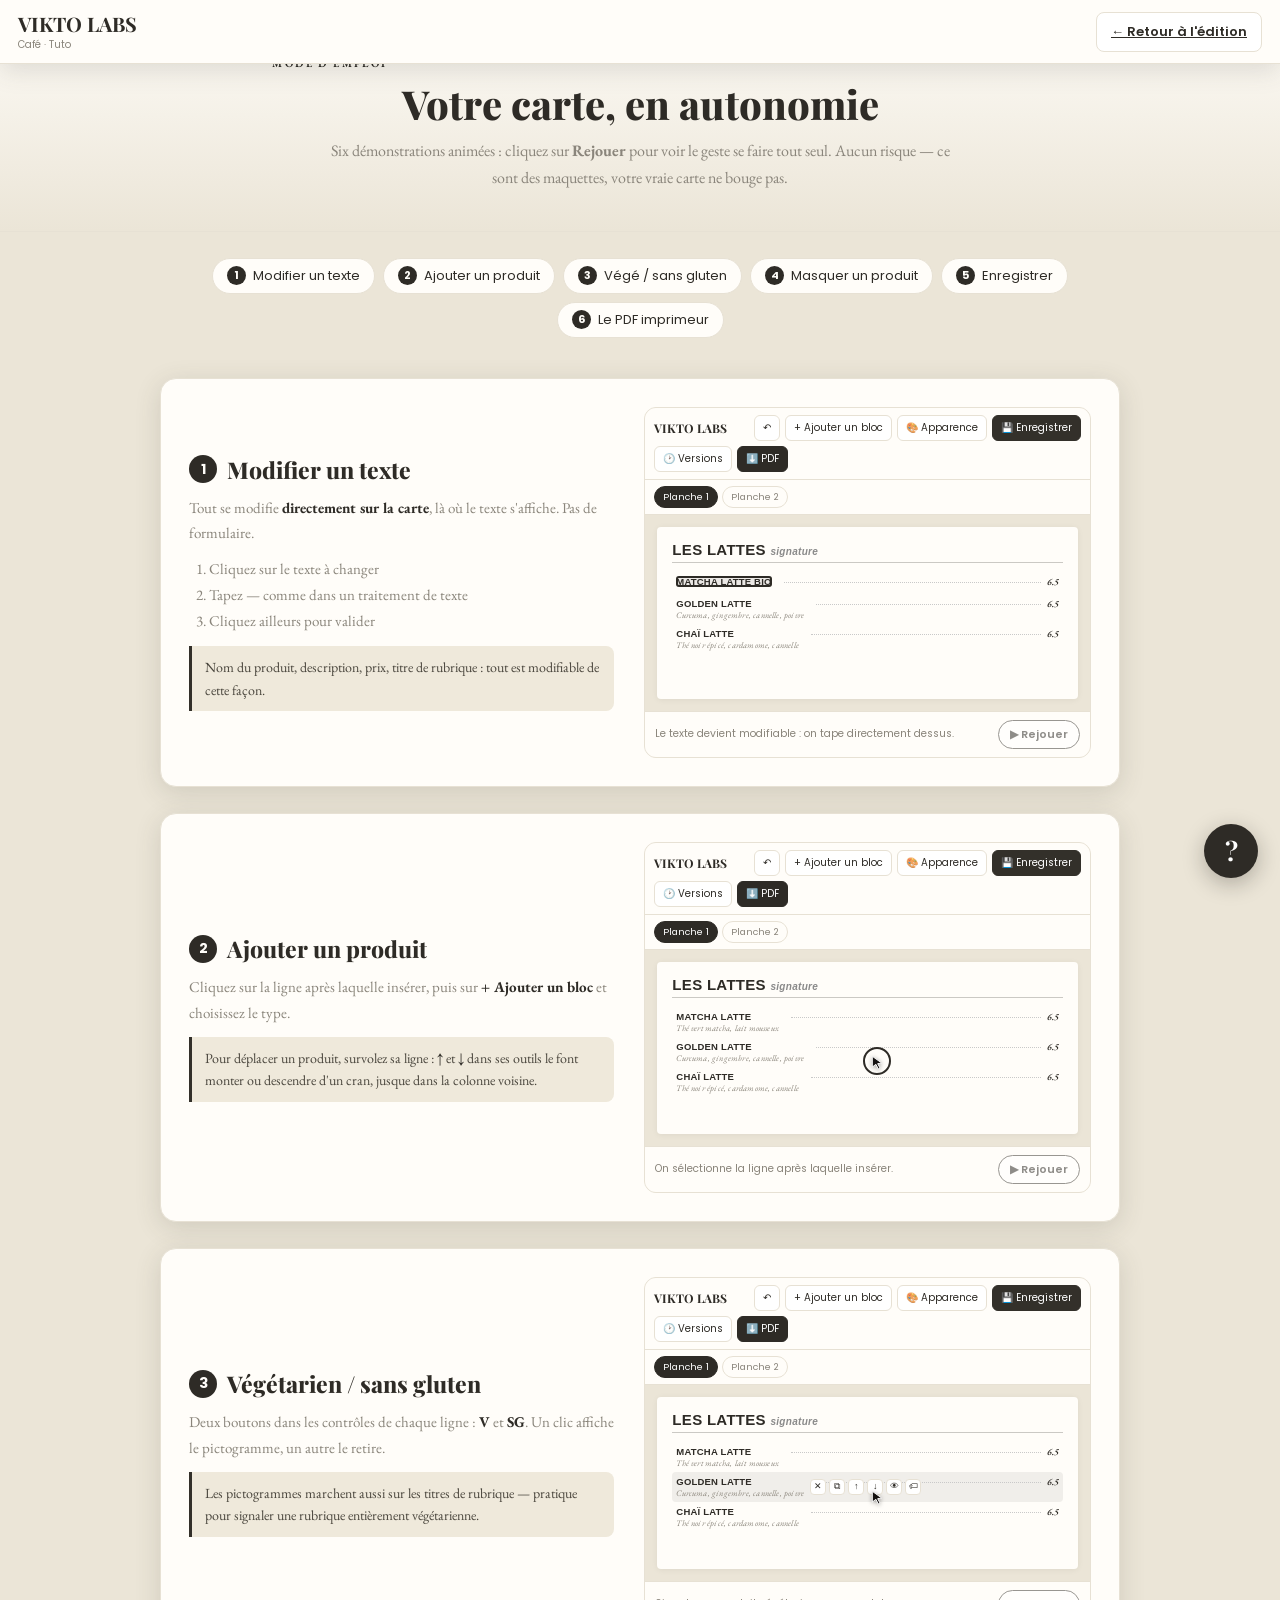
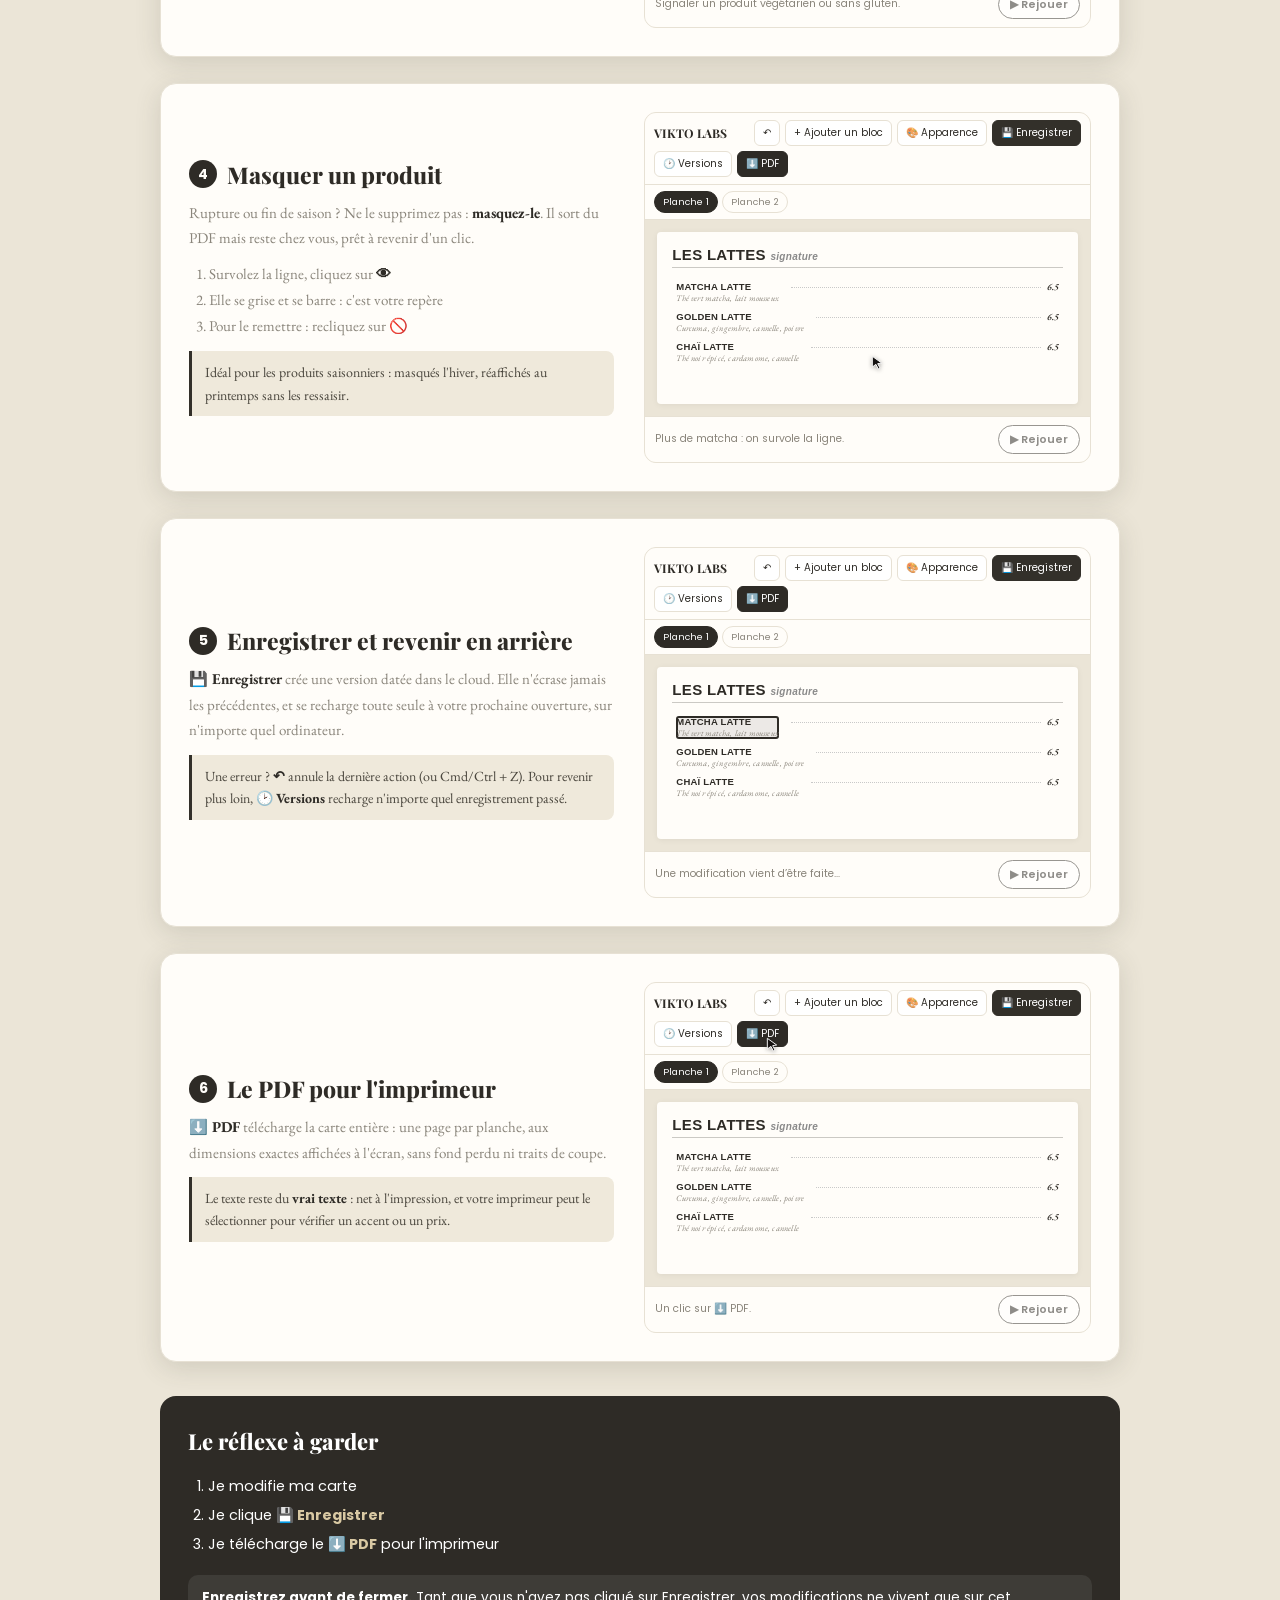
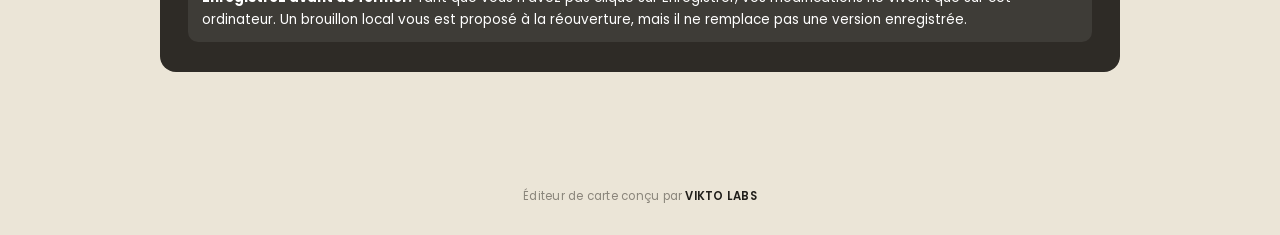
==== commit d082c980: "Outils de ligne : à côté des textes plutôt qu'en bout de ligne Au survol, la rangée ✕ ⧉ ↑ ↓ 👁 🏷 se p" ====
--- a/tuto.html
+++ b/tuto.html
@@ -7,7 +7,7 @@
 <link rel="preconnect" href="https://fonts.googleapis.com">
 <link href="https://fonts.googleapis.com/css2?family=Playfair+Display:ital,wght@0,700;0,800;1,600&family=EB+Garamond:ital,wght@0,400;0,500;1,400&family=Poppins:wght@400;500;600;700&display=swap" rel="stylesheet">
 <link rel="stylesheet" href="styles.css?v=30">
-<link rel="stylesheet" href="tuto.css?v=60">
+<link rel="stylesheet" href="tuto.css?v=61">
 </head>
 <body class="tuto-page">
 
@@ -125,7 +125,7 @@
   Éditeur de carte conçu par <a href="https://vikto-labs.fr" target="_blank" rel="noopener">VIKTO LABS</a>
 </footer>
 
-<script src="tuto.js?v=60"></script>
-<script src="aide.js?v=60"></script>
+<script src="tuto.js?v=61"></script>
+<script src="aide.js?v=61"></script>
 </body>
 </html>
--- a/styles.css
+++ b/styles.css
@@ -109,9 +109,11 @@
 
 
 /* Outils de ligne, comme l'éditeur de La Coursive : une seule rangée
-   ✕ ⧉ ↑ ↓ 👁 🏷. Dans le dépliant à plusieurs volets, la rangée apparaît
-   AU-DESSUS de la ligne survolée, alignée à droite : elle ne couvre ni la
-   ligne elle-même (son prix reste cliquable) ni le volet voisin. */
+   ✕ ⧉ ↑ ↓ 👁 🏷. Au survol, placerOutils() (app.js) la pose juste à côté
+   des textes de la ligne, dans le blanc avant le prix (.a-cote). Faute de
+   place, elle apparaît AU-DESSUS de la ligne, alignée à droite : elle ne
+   couvre alors ni la ligne elle-même (son prix reste cliquable) ni le volet
+   voisin. */
 .row-controls{
   position:absolute; right:0; bottom:calc(100% - 2px); z-index:30;
   display:flex; align-items:center; gap:3px; padding:3px;
@@ -121,6 +123,7 @@
 }
 .block:hover > .row-controls,
 .row-controls:focus-within{opacity:1; visibility:visible;}
+.row-controls.a-cote{right:auto; bottom:auto;}   /* left / top posés par placerOutils() */
 .rctrl{
   width:22px; height:22px; border-radius:6px; border:1px solid var(--line);
   background:#fff; cursor:pointer; font-size:11px; line-height:1;
--- a/tuto.css
+++ b/tuto.css
@@ -115,9 +115,14 @@
   font-size:7.5px; background:#7a5b1e; color:#fff; border-radius:8px;
   padding:1px 5px; margin-left:5px; white-space:nowrap;
 }
+/* Les outils se posent juste après les textes, comme dans l'éditeur : un
+   élément de largeur nulle dont les boutons débordent par-dessus les pointillés,
+   pour que la ligne garde sa mise en page quand ils sont cachés. */
 .drow-ctrl{
-  margin-left:6px; display:flex; gap:3px; opacity:0; transition:opacity .25s;
-}
+  flex:0 0 0; width:0; align-self:center; position:relative; z-index:1;
+  display:flex; gap:3px; opacity:0; transition:opacity .25s;
+}
+.drow-ctrl span{flex:0 0 auto;}
 .drow-ctrl span{
   font-size:9px; width:16px; height:16px; border-radius:4px; border:1px solid var(--line);
   background:#fff; display:grid; place-items:center;
